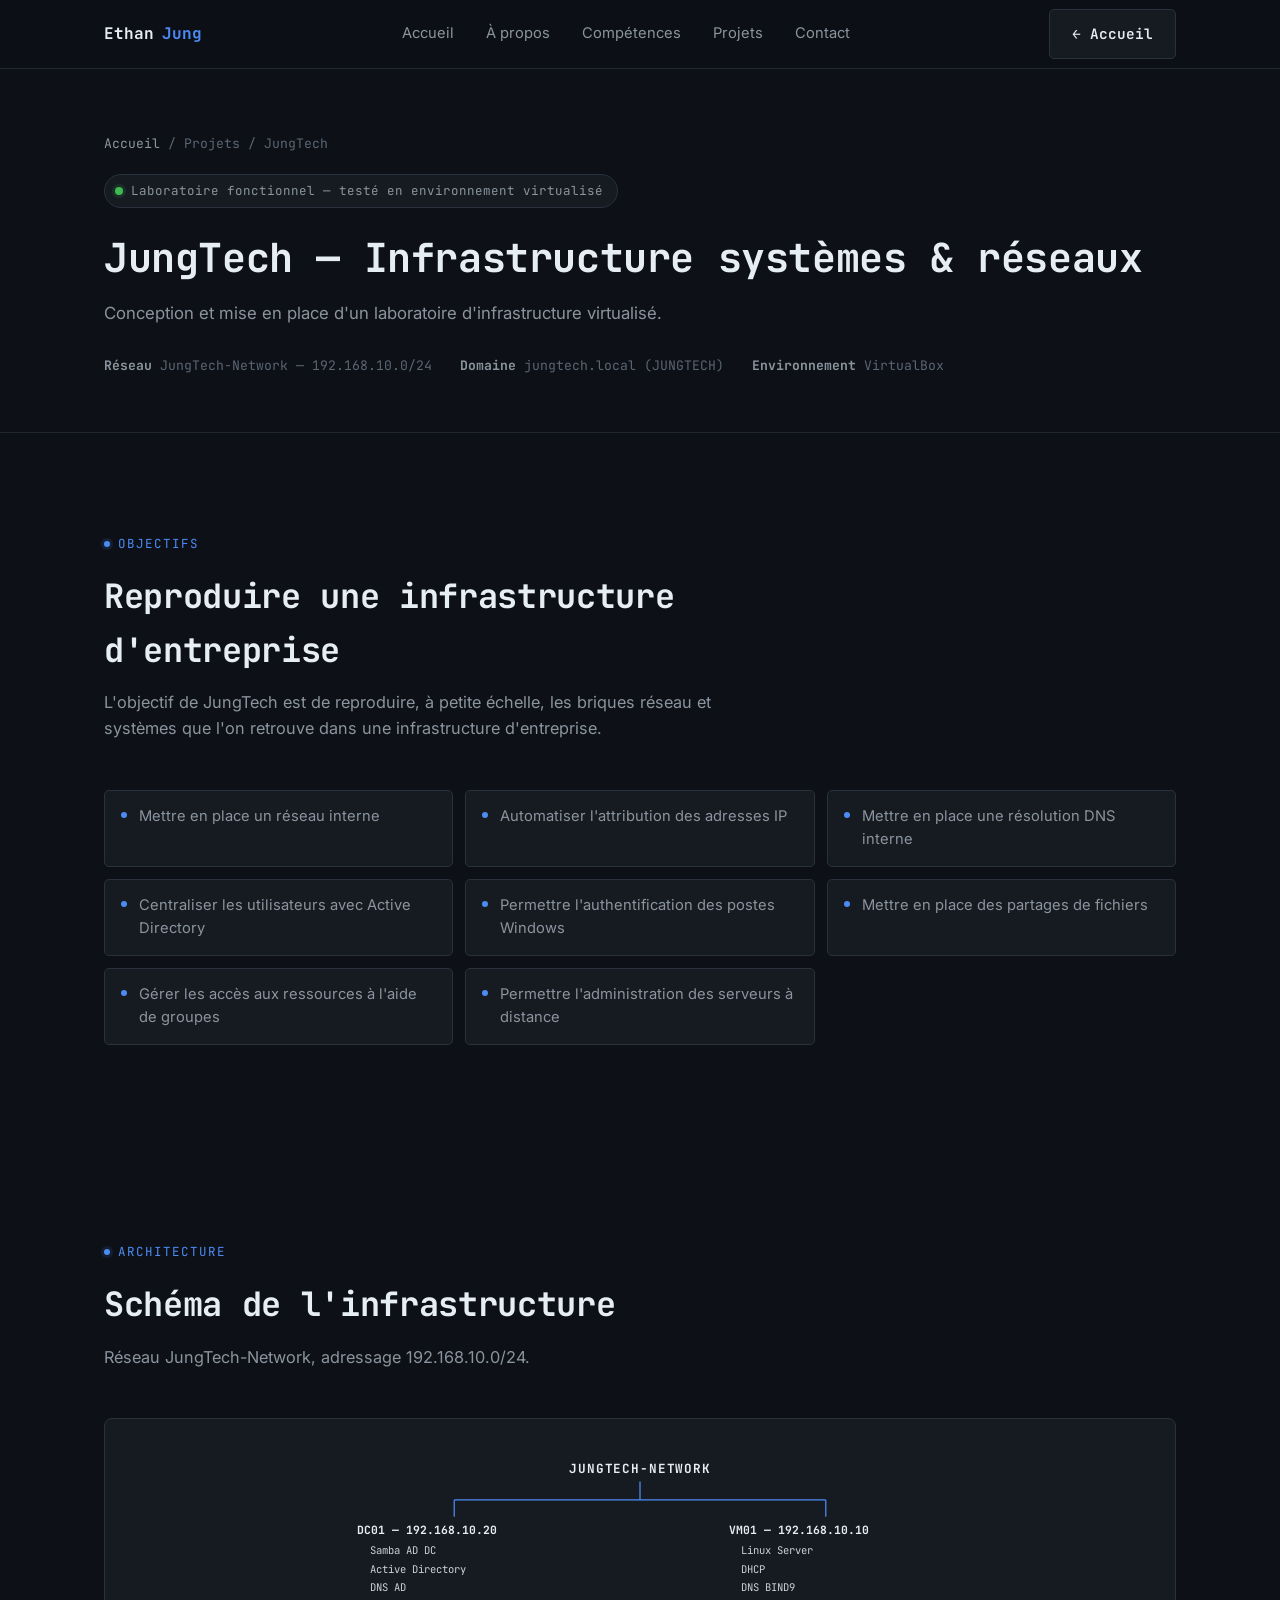
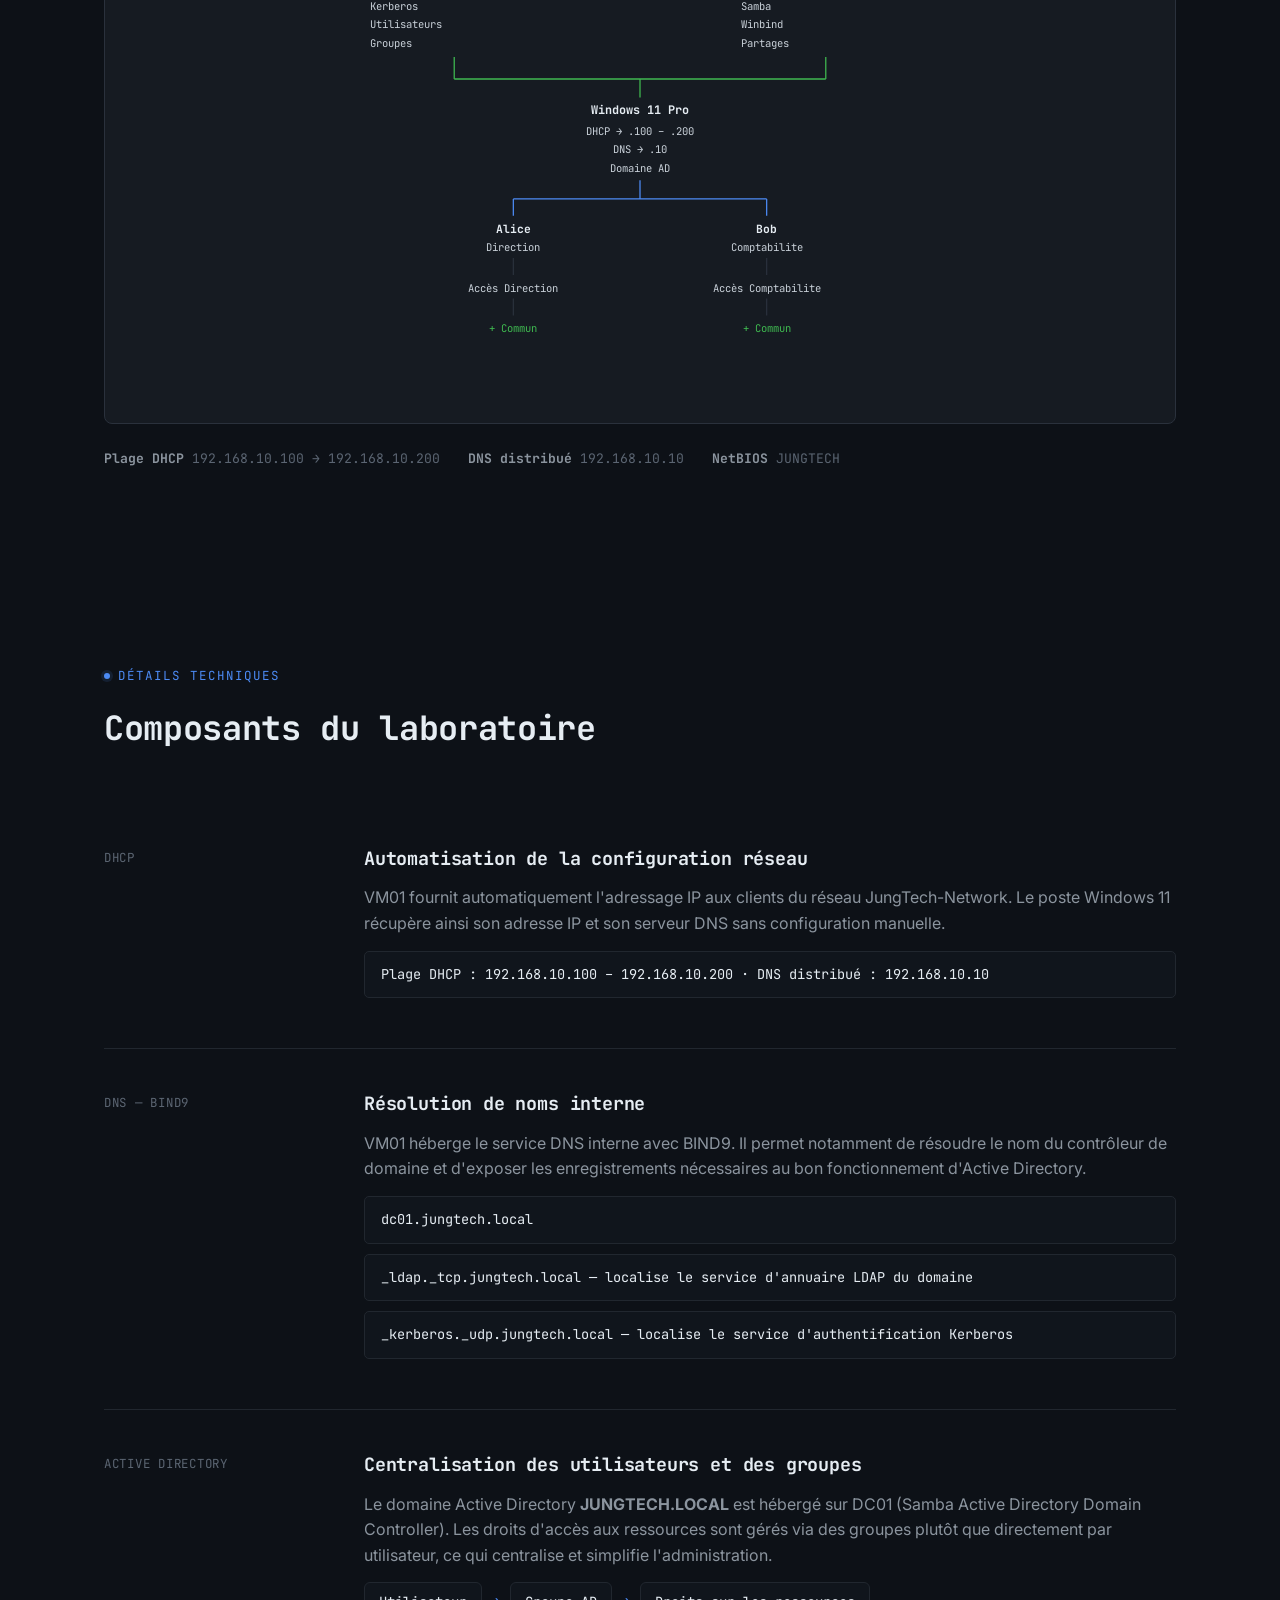
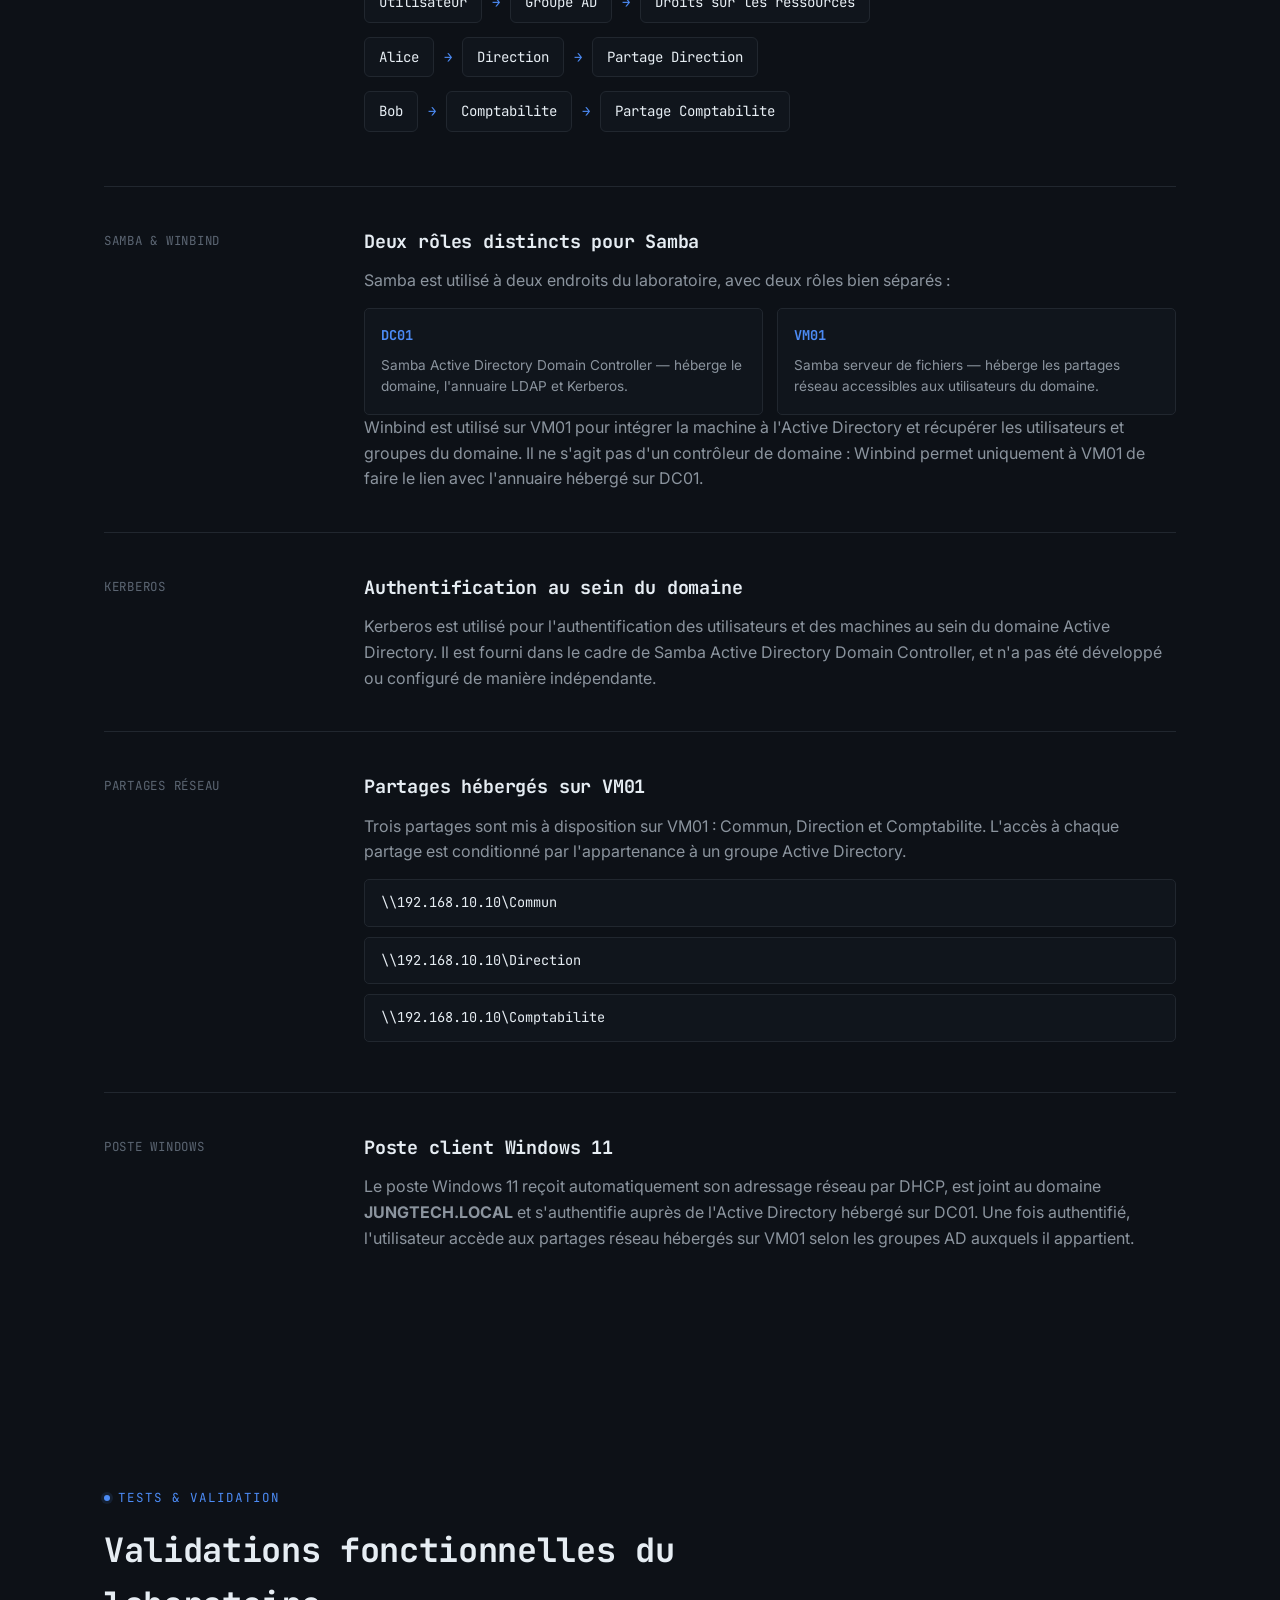
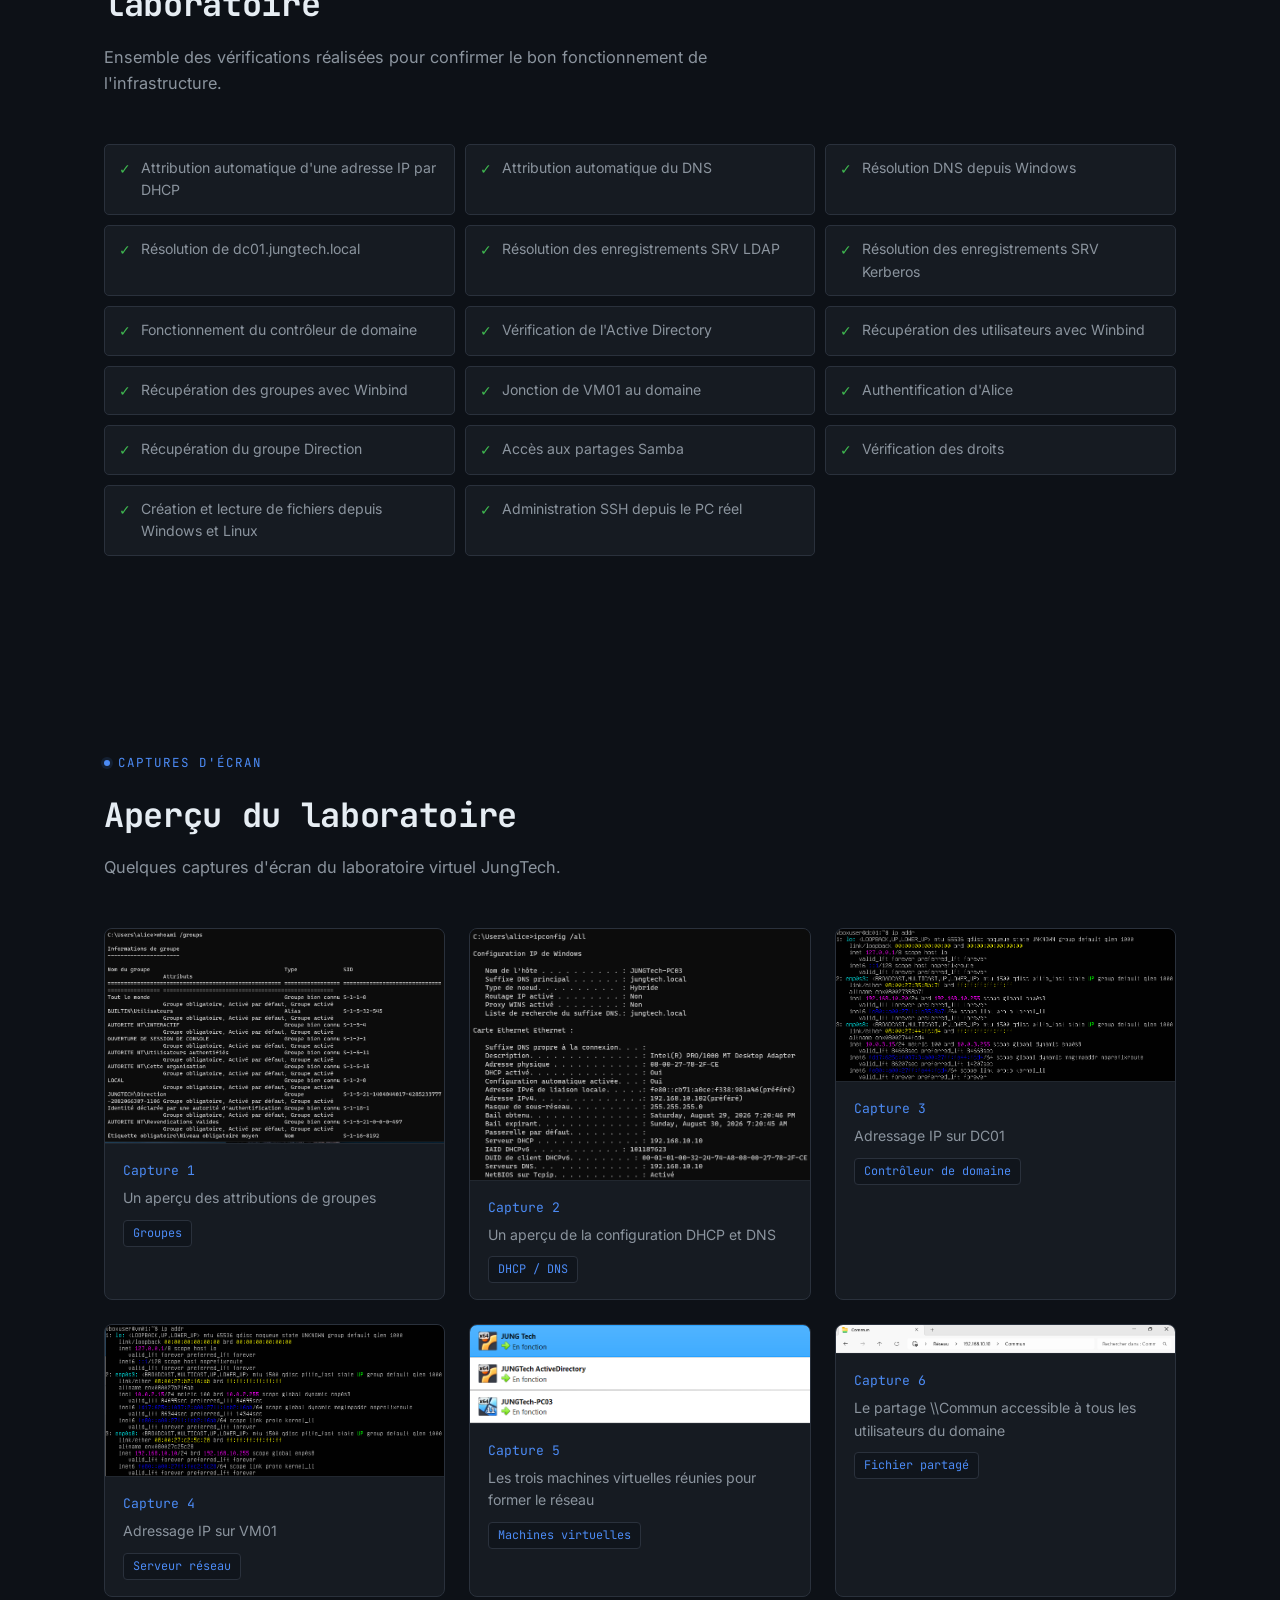
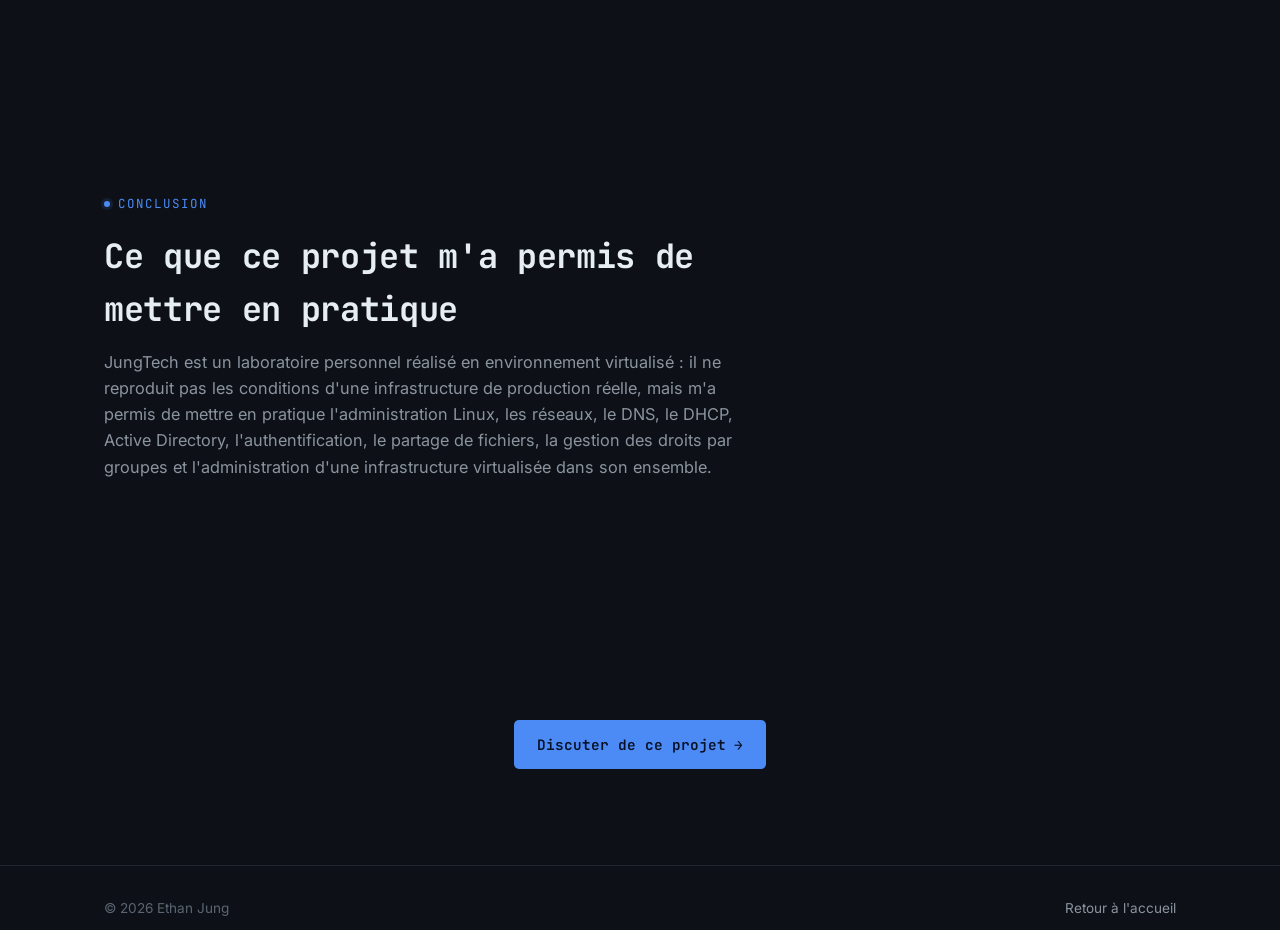
==== Infra-Reseau.html @ 81f97634 "Add files via upload" ====
<!DOCTYPE html>
<html lang="fr">
<head>
<meta charset="UTF-8">
<meta name="viewport" content="width=device-width, initial-scale=1.0">
<title>JungTech — Infrastructure systèmes &amp; réseaux | Ethan Jung</title>
<meta name="description" content="Détail du projet JungTech : laboratoire virtualisé DHCP, DNS BIND9, Active Directory (Samba AD DC), Winbind, Kerberos et partages Samba.">
<link rel="preconnect" href="https://fonts.googleapis.com">
<link rel="preconnect" href="https://fonts.gstatic.com" crossorigin>
<link href="https://fonts.googleapis.com/css2?family=Inter:wght@400;500;600;700&family=JetBrains+Mono:wght@500;700&display=swap" rel="stylesheet">
<link rel="stylesheet" href="style.css">
</head>
<body>

<header class="site-header">
  <nav class="nav container" id="nav">
    <a href="index.html" class="logo">Ethan<span>Jung</span></a>
    <ul class="nav-links">
      <li><a href="index.html#accueil">Accueil</a></li>
      <li><a href="index.html#a-propos">À propos</a></li>
      <li><a href="index.html#competences">Compétences</a></li>
      <li><a href="index.html#projets">Projets</a></li>
      <li><a href="index.html#contact">Contact</a></li>
    </ul>
    <div class="nav-cta">
      <a href="index.html" class="btn btn-outline">← Accueil</a>
    </div>
    <button class="nav-toggle" id="navToggle" aria-label="Ouvrir le menu" aria-expanded="false">
      <span></span><span></span><span></span>
    </button>
  </nav>
</header>

<main>

  <!-- ============ HERO PROJET ============ -->
  <section class="page-hero">
    <div class="container">
      <div class="breadcrumb"><a href="index.html">Accueil</a> / Projets / JungTech</div>
      <div class="status-pill" style="margin-bottom:18px;">
        <span class="status-dot"></span> Laboratoire fonctionnel — testé en environnement virtualisé
      </div>
      <h1>JungTech — Infrastructure systèmes &amp; réseaux</h1>
      <p class="subtitle">Conception et mise en place d'un laboratoire d'infrastructure virtualisé.</p>
      <div class="info-strip">
        <span><strong>Réseau</strong> JungTech-Network — 192.168.10.0/24</span>
        <span><strong>Domaine</strong> jungtech.local (JUNGTECH)</span>
        <span><strong>Environnement</strong> VirtualBox</span>
      </div>
    </div>
  </section>

  <!-- ============ OBJECTIFS ============ -->
  <section>
    <div class="container">
      <div class="eyebrow">Objectifs</div>
      <div class="section-intro">
        <h2>Reproduire une infrastructure d'entreprise</h2>
        <p>
          L'objectif de JungTech est de reproduire, à petite échelle, les briques
          réseau et systèmes que l'on retrouve dans une infrastructure d'entreprise.
        </p>
      </div>
      <ul class="objectives-list">
        <li>Mettre en place un réseau interne</li>
        <li>Automatiser l'attribution des adresses IP</li>
        <li>Mettre en place une résolution DNS interne</li>
        <li>Centraliser les utilisateurs avec Active Directory</li>
        <li>Permettre l'authentification des postes Windows</li>
        <li>Mettre en place des partages de fichiers</li>
        <li>Gérer les accès aux ressources à l'aide de groupes</li>
        <li>Permettre l'administration des serveurs à distance</li>
      </ul>
    </div>
  </section>

  <!-- ============ ARCHITECTURE ============ -->
  <section>
    <div class="container">
      <div class="eyebrow">Architecture</div>
      <div class="section-intro">
        <h2>Schéma de l'infrastructure</h2>
        <p>Réseau JungTech-Network, adressage 192.168.10.0/24.</p>
      </div>

      <div class="diagram-wrap">
        <svg viewBox="0 0 900 640" xmlns="http://www.w3.org/2000/svg" role="img"
             aria-label="Arbre : JUNGTECH-NETWORK relie DC01 (Samba AD DC, Active Directory, DNS AD, Kerberos, utilisateurs, groupes) et VM01 (Linux Server, DHCP, DNS BIND9, Samba, Winbind, partages) ; les deux mènent au poste Windows 11 Pro (DHCP .100-.200, DNS .10, domaine AD) ; qui se sépare vers Alice (groupe Direction, accès Direction, partage Commun) et Bob (groupe Comptabilite, accès Comptabilite, partage Commun).">

          <!-- Racine -->
          <text x="450" y="26" fill="#e6edf3" font-family="JetBrains Mono, monospace" font-size="15" font-weight="700" text-anchor="middle" letter-spacing="1">JUNGTECH-NETWORK</text>
          <line x1="450" y1="36" x2="450" y2="58" stroke="#4c8bf5" stroke-width="1.5"/>
          <line x1="230" y1="58" x2="670" y2="58" stroke="#4c8bf5" stroke-width="1.5"/>
          <line x1="230" y1="58" x2="230" y2="78" stroke="#4c8bf5" stroke-width="1.5"/>
          <line x1="670" y1="58" x2="670" y2="78" stroke="#4c8bf5" stroke-width="1.5"/>

          <!-- DC01 -->
          <text x="115" y="98" fill="#e6edf3" font-family="JetBrains Mono, monospace" font-size="13.5" font-weight="700">DC01 — 192.168.10.20</text>
          <text x="130" y="122" fill="#c9d1d9" font-family="JetBrains Mono, monospace" font-size="12.5">Samba AD DC</text>
          <text x="130" y="144" fill="#c9d1d9" font-family="JetBrains Mono, monospace" font-size="12.5">Active Directory</text>
          <text x="130" y="166" fill="#c9d1d9" font-family="JetBrains Mono, monospace" font-size="12.5">DNS AD</text>
          <text x="130" y="188" fill="#c9d1d9" font-family="JetBrains Mono, monospace" font-size="12.5">Kerberos</text>
          <text x="130" y="210" fill="#c9d1d9" font-family="JetBrains Mono, monospace" font-size="12.5">Utilisateurs</text>
          <text x="130" y="232" fill="#c9d1d9" font-family="JetBrains Mono, monospace" font-size="12.5">Groupes</text>

          <!-- VM01 -->
          <text x="555" y="98" fill="#e6edf3" font-family="JetBrains Mono, monospace" font-size="13.5" font-weight="700">VM01 — 192.168.10.10</text>
          <text x="570" y="122" fill="#c9d1d9" font-family="JetBrains Mono, monospace" font-size="12.5">Linux Server</text>
          <text x="570" y="144" fill="#c9d1d9" font-family="JetBrains Mono, monospace" font-size="12.5">DHCP</text>
          <text x="570" y="166" fill="#c9d1d9" font-family="JetBrains Mono, monospace" font-size="12.5">DNS BIND9</text>
          <text x="570" y="188" fill="#c9d1d9" font-family="JetBrains Mono, monospace" font-size="12.5">Samba</text>
          <text x="570" y="210" fill="#c9d1d9" font-family="JetBrains Mono, monospace" font-size="12.5">Winbind</text>
          <text x="570" y="232" fill="#c9d1d9" font-family="JetBrains Mono, monospace" font-size="12.5">Partages</text>

          <!-- Fusion vers le poste client -->
          <line x1="230" y1="244" x2="230" y2="270" stroke="#3fb950" stroke-width="1.5"/>
          <line x1="670" y1="244" x2="670" y2="270" stroke="#3fb950" stroke-width="1.5"/>
          <line x1="230" y1="270" x2="670" y2="270" stroke="#3fb950" stroke-width="1.5"/>
          <line x1="450" y1="270" x2="450" y2="292" stroke="#3fb950" stroke-width="1.5"/>

          <!-- Windows 11 Pro -->
          <text x="450" y="312" fill="#e6edf3" font-family="JetBrains Mono, monospace" font-size="14" font-weight="700" text-anchor="middle">Windows 11 Pro</text>
          <text x="450" y="336" fill="#c9d1d9" font-family="JetBrains Mono, monospace" font-size="12.5" text-anchor="middle">DHCP → .100 – .200</text>
          <text x="450" y="358" fill="#c9d1d9" font-family="JetBrains Mono, monospace" font-size="12.5" text-anchor="middle">DNS → .10</text>
          <text x="450" y="380" fill="#c9d1d9" font-family="JetBrains Mono, monospace" font-size="12.5" text-anchor="middle">Domaine AD</text>

          <!-- Branche vers Alice / Bob -->
          <line x1="450" y1="390" x2="450" y2="412" stroke="#4c8bf5" stroke-width="1.5"/>
          <line x1="300" y1="412" x2="600" y2="412" stroke="#4c8bf5" stroke-width="1.5"/>
          <line x1="300" y1="412" x2="300" y2="432" stroke="#4c8bf5" stroke-width="1.5"/>
          <line x1="600" y1="412" x2="600" y2="432" stroke="#4c8bf5" stroke-width="1.5"/>

          <!-- Alice -->
          <text x="300" y="452" fill="#e6edf3" font-family="JetBrains Mono, monospace" font-size="13.5" font-weight="700" text-anchor="middle">Alice</text>
          <text x="300" y="474" fill="#c9d1d9" font-family="JetBrains Mono, monospace" font-size="12.5" text-anchor="middle">Direction</text>
          <line x1="300" y1="482" x2="300" y2="502" stroke="#2a313c" stroke-width="1.5"/>
          <text x="300" y="522" fill="#c9d1d9" font-family="JetBrains Mono, monospace" font-size="12.5" text-anchor="middle">Accès Direction</text>
          <line x1="300" y1="530" x2="300" y2="550" stroke="#2a313c" stroke-width="1.5"/>
          <text x="300" y="570" fill="#3fb950" font-family="JetBrains Mono, monospace" font-size="12.5" text-anchor="middle">+ Commun</text>

          <!-- Bob -->
          <text x="600" y="452" fill="#e6edf3" font-family="JetBrains Mono, monospace" font-size="13.5" font-weight="700" text-anchor="middle">Bob</text>
          <text x="600" y="474" fill="#c9d1d9" font-family="JetBrains Mono, monospace" font-size="12.5" text-anchor="middle">Comptabilite</text>
          <line x1="600" y1="482" x2="600" y2="502" stroke="#2a313c" stroke-width="1.5"/>
          <text x="600" y="522" fill="#c9d1d9" font-family="JetBrains Mono, monospace" font-size="12.5" text-anchor="middle">Accès Comptabilite</text>
          <line x1="600" y1="530" x2="600" y2="550" stroke="#2a313c" stroke-width="1.5"/>
          <text x="600" y="570" fill="#3fb950" font-family="JetBrains Mono, monospace" font-size="12.5" text-anchor="middle">+ Commun</text>
        </svg>
      </div>

      <div class="info-strip" style="margin-top:24px;">
        <span><strong>Plage DHCP</strong> 192.168.10.100 → 192.168.10.200</span>
        <span><strong>DNS distribué</strong> 192.168.10.10</span>
        <span><strong>NetBIOS</strong> JUNGTECH</span>
      </div>
    </div>
  </section>

  <!-- ============ DÉTAILS TECHNIQUES ============ -->
  <section>
    <div class="container">
      <div class="eyebrow">Détails techniques</div>
      <div class="section-intro">
        <h2>Composants du laboratoire</h2>
      </div>

      <div class="detail-block">
        <div class="detail-label">DHCP</div>
        <div class="detail-content">
          <h3>Automatisation de la configuration réseau</h3>
          <p>
            VM01 fournit automatiquement l'adressage IP aux clients du réseau JungTech-Network.
            Le poste Windows 11 récupère ainsi son adresse IP et son serveur DNS sans configuration manuelle.
          </p>
          <div class="code-line">Plage DHCP : 192.168.10.100 – 192.168.10.200 · DNS distribué : 192.168.10.10</div>
        </div>
      </div>

      <div class="detail-block">
        <div class="detail-label">DNS — BIND9</div>
        <div class="detail-content">
          <h3>Résolution de noms interne</h3>
          <p>
            VM01 héberge le service DNS interne avec BIND9. Il permet notamment de résoudre
            le nom du contrôleur de domaine et d'exposer les enregistrements nécessaires
            au bon fonctionnement d'Active Directory.
          </p>
          <div class="code-line">dc01.jungtech.local</div>
          <div class="code-line">_ldap._tcp.jungtech.local — localise le service d'annuaire LDAP du domaine</div>
          <div class="code-line">_kerberos._udp.jungtech.local — localise le service d'authentification Kerberos</div>
        </div>
      </div>

      <div class="detail-block">
        <div class="detail-label">Active Directory</div>
        <div class="detail-content">
          <h3>Centralisation des utilisateurs et des groupes</h3>
          <p>
            Le domaine Active Directory <strong>JUNGTECH.LOCAL</strong> est hébergé sur DC01
            (Samba Active Directory Domain Controller). Les droits d'accès aux ressources
            sont gérés via des groupes plutôt que directement par utilisateur, ce qui centralise
            et simplifie l'administration.
          </p>
          <div class="flow-chain">
            <span class="node">Utilisateur</span>
            <span class="arrow">→</span>
            <span class="node">Groupe AD</span>
            <span class="arrow">→</span>
            <span class="node">Droits sur les ressources</span>
          </div>
          <div class="flow-chain">
            <span class="node">Alice</span>
            <span class="arrow">→</span>
            <span class="node">Direction</span>
            <span class="arrow">→</span>
            <span class="node">Partage Direction</span>
          </div>
          <div class="flow-chain">
            <span class="node">Bob</span>
            <span class="arrow">→</span>
            <span class="node">Comptabilite</span>
            <span class="arrow">→</span>
            <span class="node">Partage Comptabilite</span>
          </div>
        </div>
      </div>

      <div class="detail-block">
        <div class="detail-label">Samba &amp; Winbind</div>
        <div class="detail-content">
          <h3>Deux rôles distincts pour Samba</h3>
          <p>Samba est utilisé à deux endroits du laboratoire, avec deux rôles bien séparés :</p>
          <div class="role-split">
            <div class="role-card">
              <h4>DC01</h4>
              <p>Samba Active Directory Domain Controller — héberge le domaine, l'annuaire LDAP et Kerberos.</p>
            </div>
            <div class="role-card">
              <h4>VM01</h4>
              <p>Samba serveur de fichiers — héberge les partages réseau accessibles aux utilisateurs du domaine.</p>
            </div>
          </div>
          <p>
            Winbind est utilisé sur VM01 pour intégrer la machine à l'Active Directory
            et récupérer les utilisateurs et groupes du domaine. Il ne s'agit pas d'un
            contrôleur de domaine : Winbind permet uniquement à VM01 de faire le lien
            avec l'annuaire hébergé sur DC01.
          </p>
        </div>
      </div>

      <div class="detail-block">
        <div class="detail-label">Kerberos</div>
        <div class="detail-content">
          <h3>Authentification au sein du domaine</h3>
          <p>
            Kerberos est utilisé pour l'authentification des utilisateurs et des machines
            au sein du domaine Active Directory. Il est fourni dans le cadre de Samba
            Active Directory Domain Controller, et n'a pas été développé ou configuré
            de manière indépendante.
          </p>
        </div>
      </div>

      <div class="detail-block">
        <div class="detail-label">Partages réseau</div>
        <div class="detail-content">
          <h3>Partages hébergés sur VM01</h3>
          <p>Trois partages sont mis à disposition sur VM01 : Commun, Direction et Comptabilite.
             L'accès à chaque partage est conditionné par l'appartenance à un groupe Active Directory.</p>
          <div class="code-line">\\192.168.10.10\Commun</div>
          <div class="code-line">\\192.168.10.10\Direction</div>
          <div class="code-line">\\192.168.10.10\Comptabilite</div>
        </div>
      </div>

      <div class="detail-block">
        <div class="detail-label">Poste Windows</div>
        <div class="detail-content">
          <h3>Poste client Windows 11</h3>
          <p>
            Le poste Windows 11 reçoit automatiquement son adressage réseau par DHCP,
            est joint au domaine <strong>JUNGTECH.LOCAL</strong> et s'authentifie auprès
            de l'Active Directory hébergé sur DC01. Une fois authentifié, l'utilisateur
            accède aux partages réseau hébergés sur VM01 selon les groupes AD auxquels il appartient.
          </p>
        </div>
      </div>
    </div>
  </section>

  <!-- ============ TESTS & VALIDATION ============ -->
  <section>
    <div class="container">
      <div class="eyebrow">Tests &amp; validation</div>
      <div class="section-intro">
        <h2>Validations fonctionnelles du laboratoire</h2>
        <p>Ensemble des vérifications réalisées pour confirmer le bon fonctionnement de l'infrastructure.</p>
      </div>

      <div class="tests-grid">
        <div class="test-item"><span class="check">✓</span> Attribution automatique d'une adresse IP par DHCP</div>
        <div class="test-item"><span class="check">✓</span> Attribution automatique du DNS</div>
        <div class="test-item"><span class="check">✓</span> Résolution DNS depuis Windows</div>
        <div class="test-item"><span class="check">✓</span> Résolution de dc01.jungtech.local</div>
        <div class="test-item"><span class="check">✓</span> Résolution des enregistrements SRV LDAP</div>
        <div class="test-item"><span class="check">✓</span> Résolution des enregistrements SRV Kerberos</div>
        <div class="test-item"><span class="check">✓</span> Fonctionnement du contrôleur de domaine</div>
        <div class="test-item"><span class="check">✓</span> Vérification de l'Active Directory</div>
        <div class="test-item"><span class="check">✓</span> Récupération des utilisateurs avec Winbind</div>
        <div class="test-item"><span class="check">✓</span> Récupération des groupes avec Winbind</div>
        <div class="test-item"><span class="check">✓</span> Jonction de VM01 au domaine</div>
        <div class="test-item"><span class="check">✓</span> Authentification d'Alice</div>
        <div class="test-item"><span class="check">✓</span> Récupération du groupe Direction</div>
        <div class="test-item"><span class="check">✓</span> Accès aux partages Samba</div>
        <div class="test-item"><span class="check">✓</span> Vérification des droits</div>
        <div class="test-item"><span class="check">✓</span> Création et lecture de fichiers depuis Windows et Linux</div>
        <div class="test-item"><span class="check">✓</span> Administration SSH depuis le PC réel</div>
      </div>
    </div>
  </section>

  <!-- ============ CAPTURES D'ÉCRAN ============ -->
  <section>
    <div class="container">
      <div class="eyebrow">Captures d'écran</div>
      <div class="section-intro">
        <h2>Aperçu du laboratoire</h2>
        <p>Quelques captures d'écran du laboratoire virtuel JungTech.</p>
      </div>

      <div class="gallery-grid">
        <div class="gallery-item">
          <figure>
            <img src="1.png" alt="Attribution des groupes Active Directory dans le laboratoire JungTech">
            <figcaption>
              <div class="cap-title">Capture 1</div>
              <div class="cap-desc">Un aperçu des attributions de groupes</div>
              <span class="cap-tag">Groupes</span>
            </figcaption>
          </figure>
        </div>
        <div class="gallery-item">
          <figure>
            <img src="2.png" alt="Configuration DHCP et DNS sur VM01 dans le laboratoire JungTech">
            <figcaption>
              <div class="cap-title">Capture 2</div>
              <div class="cap-desc">Un aperçu de la configuration DHCP et DNS</div>
              <span class="cap-tag">DHCP / DNS</span>
            </figcaption>
          </figure>
        </div>
        <div class="gallery-item">
          <figure>
            <img src="3.png" alt="Adressage IP du contrôleur de domaine DC01 dans le laboratoire JungTech">
            <figcaption>
              <div class="cap-title">Capture 3</div>
              <div class="cap-desc">Adressage IP sur DC01</div>
              <span class="cap-tag">Contrôleur de domaine</span>
            </figcaption>
          </figure>
        </div>
        <div class="gallery-item">
          <figure>
            <img src="4.png" alt="Adressage IP du serveur réseau VM01 dans le laboratoire JungTech">
            <figcaption>
              <div class="cap-title">Capture 4</div>
              <div class="cap-desc">Adressage IP sur VM01</div>
              <span class="cap-tag">Serveur réseau</span>
            </figcaption>
          </figure>
        </div>
        <div class="gallery-item">
          <figure>
            <img src="5.png" alt="Les trois machines virtuelles du laboratoire JungTech en cours d'exécution">
            <figcaption>
              <div class="cap-title">Capture 5</div>
              <div class="cap-desc">Les trois machines virtuelles réunies pour former le réseau</div>
              <span class="cap-tag">Machines virtuelles</span>
            </figcaption>
          </figure>
        </div>
        <div class="gallery-item">
          <figure>
            <img src="6.png" alt="Accès au partage réseau Commun depuis un poste du domaine JungTech">
            <figcaption>
              <div class="cap-title">Capture 6</div>
              <div class="cap-desc">Le partage \\Commun accessible à tous les utilisateurs du domaine</div>
              <span class="cap-tag">Fichier partagé</span>
            </figcaption>
          </figure>
        </div>
      </div>
    </div>
  </section>

  <!-- ============ CONCLUSION ============ -->
  <section>
    <div class="container">
      <div class="eyebrow">Conclusion</div>
      <div class="section-intro">
        <h2>Ce que ce projet m'a permis de mettre en pratique</h2>
        <p>
          JungTech est un laboratoire personnel réalisé en environnement virtualisé : il ne
          reproduit pas les conditions d'une infrastructure de production réelle, mais m'a permis
          de mettre en pratique l'administration Linux, les réseaux, le DNS, le DHCP,
          Active Directory, l'authentification, le partage de fichiers, la gestion des droits
          par groupes et l'administration d'une infrastructure virtualisée dans son ensemble.
        </p>
      </div>
    </div>
  </section>

  <!-- ============ CTA RETOUR ============ -->
  <section>
    <div class="container" style="text-align:center;">
      <a href="index.html#contact" class="btn btn-primary">Discuter de ce projet <span class="btn-arrow">→</span></a>
    </div>
  </section>

</main>

<footer class="site-footer">
  <div class="container footer-row">
    <span>© <span id="year"></span> Ethan Jung</span>
    <span><a href="index.html">Retour à l'accueil</a></span>
  </div>
</footer>

<script src="script.js"></script>
</body>
</html>
---- style.css ----
/* =========================================================
   JungTech Portfolio — Ethan Jung
   Design : esthétique "monitoring systèmes/réseaux" sobre
   ========================================================= */

:root {
  /* Couleurs */
  --bg: #0d1117;
  --bg-alt: #10151c;
  --surface: #161b22;
  --surface-elevated: #1c222b;
  --border: #2a313c;
  --border-soft: #21272f;
  --text: #e6edf3;
  --text-muted: #8b949e;
  --text-faint: #5b6572;
  --accent: #4c8bf5;
  --accent-soft: rgba(76, 139, 245, 0.12);
  --status-ok: #3fb950;
  --status-ok-soft: rgba(63, 185, 80, 0.12);
  --warn: #d29922;

  /* Typographie */
  --font-display: 'JetBrains Mono', 'IBM Plex Mono', ui-monospace, monospace;
  --font-body: 'Inter', -apple-system, BlinkMacSystemFont, 'Segoe UI', sans-serif;

  /* Layout */
  --max-width: 1120px;
  --radius: 8px;
  --radius-sm: 5px;
}

* {
  margin: 0;
  padding: 0;
  box-sizing: border-box;
}

html {
  scroll-behavior: smooth;
}

@media (prefers-reduced-motion: reduce) {
  html {
    scroll-behavior: auto;
  }
  * {
    animation-duration: 0.001ms !important;
    animation-iteration-count: 1 !important;
    transition-duration: 0.001ms !important;
    scroll-behavior: auto !important;
  }
}

body {
  background:
    radial-gradient(ellipse 900px 500px at 15% -10%, rgba(76, 139, 245, 0.08), transparent),
    var(--bg);
  color: var(--text);
  font-family: var(--font-body);
  font-size: 16px;
  line-height: 1.6;
  -webkit-font-smoothing: antialiased;
}

a {
  color: inherit;
  text-decoration: none;
}

img {
  max-width: 100%;
  display: block;
}

ul {
  list-style: none;
}

section {
  padding: 96px 0;
}

.container {
  max-width: var(--max-width);
  margin: 0 auto;
  padding: 0 24px;
}

.eyebrow {
  display: inline-flex;
  align-items: center;
  gap: 8px;
  font-family: var(--font-display);
  font-size: 12.5px;
  letter-spacing: 0.08em;
  text-transform: uppercase;
  color: var(--accent);
  margin-bottom: 16px;
}

.eyebrow::before {
  content: '';
  width: 6px;
  height: 6px;
  border-radius: 50%;
  background: var(--accent);
  box-shadow: 0 0 0 3px var(--accent-soft);
}

h1, h2, h3, h4 {
  font-family: var(--font-display);
  font-weight: 700;
  letter-spacing: -0.01em;
  color: var(--text);
}

h2 {
  font-size: clamp(1.6rem, 3vw, 2.1rem);
  margin-bottom: 12px;
}

.section-intro {
  max-width: 640px;
  margin-bottom: 48px;
}

.section-intro p {
  color: var(--text-muted);
  font-size: 1.02rem;
}

/* -------------------- Status pill (élément signature) -------------------- */

.status-pill {
  display: inline-flex;
  align-items: center;
  gap: 8px;
  padding: 6px 14px 6px 10px;
  border: 1px solid var(--border);
  border-radius: 999px;
  background: var(--surface);
  font-family: var(--font-display);
  font-size: 12.5px;
  color: var(--text-muted);
}

.status-dot {
  width: 8px;
  height: 8px;
  border-radius: 50%;
  background: var(--status-ok);
  box-shadow: 0 0 0 3px var(--status-ok-soft);
  animation: pulse 2.4s ease-in-out infinite;
  flex-shrink: 0;
}

@keyframes pulse {
  0%, 100% { opacity: 1; }
  50% { opacity: 0.45; }
}

/* -------------------- Header / Nav -------------------- */

.site-header {
  position: sticky;
  top: 0;
  z-index: 100;
  background: rgba(13, 17, 23, 0.85);
  backdrop-filter: blur(10px);
  border-bottom: 1px solid var(--border-soft);
}

.nav {
  display: flex;
  align-items: center;
  justify-content: space-between;
  height: 68px;
}

.logo {
  font-family: var(--font-display);
  font-weight: 700;
  font-size: 1rem;
  color: var(--text);
  display: flex;
  align-items: baseline;
  gap: 8px;
}

.logo span {
  color: var(--accent);
}

.nav-links {
  display: flex;
  gap: 32px;
  font-size: 0.92rem;
  color: var(--text-muted);
}

.nav-links a {
  transition: color 0.15s ease;
  position: relative;
}

.nav-links a:hover,
.nav-links a:focus-visible {
  color: var(--text);
}

.nav-cta {
  display: inline-flex;
  align-items: center;
  gap: 8px;
}

.nav-toggle {
  display: none;
  flex-direction: column;
  gap: 5px;
  background: none;
  border: none;
  cursor: pointer;
  padding: 8px;
}

.nav-toggle span {
  width: 22px;
  height: 2px;
  background: var(--text);
  border-radius: 2px;
}

/* -------------------- Buttons -------------------- */

.btn {
  display: inline-flex;
  align-items: center;
  gap: 8px;
  padding: 12px 22px;
  border-radius: var(--radius-sm);
  font-family: var(--font-display);
  font-size: 0.9rem;
  font-weight: 600;
  border: 1px solid transparent;
  cursor: pointer;
  transition: transform 0.15s ease, border-color 0.15s ease, background 0.15s ease;
}

.btn:hover {
  transform: translateY(-1px);
}

.btn-primary {
  background: var(--accent);
  color: #061024;
}

.btn-primary:hover {
  background: #5f99f7;
}

.btn-outline {
  border-color: var(--border);
  color: var(--text);
  background: var(--surface);
}

.btn-outline:hover {
  border-color: var(--accent);
  color: var(--accent);
}

.btn-arrow {
  transition: transform 0.15s ease;
}

.btn:hover .btn-arrow {
  transform: translateX(3px);
}

/* -------------------- Hero -------------------- */

.hero {
  padding: 120px 0 96px;
  border-bottom: 1px solid var(--border-soft);
}

.hero-grid {
  display: grid;
  grid-template-columns: 1.1fr 0.9fr;
  gap: 56px;
  align-items: center;
}

.hero h1 {
  font-size: clamp(2.1rem, 5vw, 3.1rem);
  line-height: 1.15;
  margin-bottom: 20px;
}

.hero h1 .accent {
  color: var(--accent);
}

.hero-lead {
  color: var(--text-muted);
  font-size: 1.08rem;
  max-width: 520px;
  margin-bottom: 32px;
}

.hero-actions {
  display: flex;
  gap: 14px;
  flex-wrap: wrap;
  margin-bottom: 36px;
}

.hero-meta {
  display: flex;
  gap: 28px;
  flex-wrap: wrap;
  font-family: var(--font-display);
  font-size: 0.82rem;
  color: var(--text-faint);
}

.hero-meta strong {
  color: var(--text-muted);
  font-weight: 600;
}

/* Terminal/monitor card in hero */
.hero-panel {
  background: var(--surface);
  border: 1px solid var(--border);
  border-radius: var(--radius);
  overflow: hidden;
  box-shadow: 0 20px 60px -20px rgba(0, 0, 0, 0.6);
}

.hero-panel-bar {
  display: flex;
  align-items: center;
  gap: 8px;
  padding: 12px 16px;
  border-bottom: 1px solid var(--border-soft);
  background: var(--surface-elevated);
}

.hero-panel-bar .dot {
  width: 9px;
  height: 9px;
  border-radius: 50%;
  background: var(--border);
}

.hero-panel-bar span.label {
  margin-left: auto;
  font-family: var(--font-display);
  font-size: 11px;
  color: var(--text-faint);
}

.hero-panel-body {
  padding: 20px;
  font-family: var(--font-display);
  font-size: 13.5px;
  line-height: 1.9;
}

.hero-panel-row {
  display: flex;
  justify-content: space-between;
  padding: 7px 0;
  border-bottom: 1px dashed var(--border-soft);
  color: var(--text-muted);
}

.hero-panel-row:last-child {
  border-bottom: none;
}

.hero-panel-row .val {
  color: var(--text);
}

.hero-panel-row .ok {
  color: var(--status-ok);
}

/* -------------------- Cards grid (compétences) -------------------- */

.skills-grid {
  display: grid;
  grid-template-columns: repeat(auto-fit, minmax(240px, 1fr));
  gap: 18px;
}

.skill-card {
  background: var(--surface);
  border: 1px solid var(--border);
  border-radius: var(--radius);
  padding: 24px;
  transition: border-color 0.2s ease, transform 0.2s ease;
}

.skill-card:hover {
  border-color: var(--accent);
  transform: translateY(-2px);
}

.skill-card h3 {
  font-size: 0.95rem;
  margin-bottom: 6px;
  display: flex;
  align-items: center;
  gap: 8px;
}

.skill-card .cat-desc {
  color: var(--text-faint);
  font-size: 0.85rem;
  margin-bottom: 16px;
}

.skill-tags {
  display: flex;
  flex-wrap: wrap;
  gap: 8px;
}

.skill-tag {
  font-family: var(--font-display);
  font-size: 0.78rem;
  color: var(--text-muted);
  background: var(--bg-alt);
  border: 1px solid var(--border-soft);
  border-radius: 5px;
  padding: 5px 10px;
}

/* -------------------- Project card -------------------- */

.project-card {
  display: grid;
  grid-template-columns: 1fr 1fr;
  gap: 0;
  background: var(--surface);
  border: 1px solid var(--border);
  border-radius: var(--radius);
  overflow: hidden;
}

.project-card-content {
  padding: 40px;
  display: flex;
  flex-direction: column;
  justify-content: center;
}

.project-card-content h3 {
  font-size: 1.4rem;
  margin-bottom: 10px;
}

.project-card-content .subtitle {
  color: var(--accent);
  font-size: 0.9rem;
  font-family: var(--font-display);
  margin-bottom: 18px;
}

.project-card-content p {
  color: var(--text-muted);
  margin-bottom: 24px;
}

.project-tags {
  display: flex;
  flex-wrap: wrap;
  gap: 8px;
  margin-bottom: 28px;
}

.project-visual {
  background:
    linear-gradient(160deg, var(--surface-elevated), var(--bg-alt));
  display: flex;
  align-items: center;
  justify-content: center;
  padding: 32px;
  border-left: 1px solid var(--border);
  min-height: 280px;
}

/* -------------------- Contact -------------------- */

.contact-grid {
  display: grid;
  grid-template-columns: repeat(auto-fit, minmax(220px, 1fr));
  gap: 18px;
}

.contact-card {
  background: var(--surface);
  border: 1px solid var(--border);
  border-radius: var(--radius);
  padding: 26px;
  transition: border-color 0.2s ease;
}

.contact-card:hover {
  border-color: var(--accent);
}

.contact-card .label {
  font-family: var(--font-display);
  font-size: 11.5px;
  text-transform: uppercase;
  letter-spacing: 0.06em;
  color: var(--text-faint);
  margin-bottom: 10px;
}

.contact-card .value {
  font-size: 1rem;
  color: var(--text);
  word-break: break-word;
}

/* -------------------- Footer -------------------- */

.site-footer {
  border-top: 1px solid var(--border-soft);
  padding: 32px 0;
}

.footer-row {
  display: flex;
  justify-content: space-between;
  align-items: center;
  flex-wrap: wrap;
  gap: 12px;
  font-size: 0.85rem;
  color: var(--text-faint);
}

.footer-row a {
  color: var(--text-muted);
}

.footer-row a:hover {
  color: var(--accent);
}

/* -------------------- Reveal on scroll -------------------- */

.reveal {
  opacity: 0;
  transform: translateY(14px);
  transition: opacity 0.5s ease, transform 0.5s ease;
}

.reveal.is-visible {
  opacity: 1;
  transform: translateY(0);
}

/* =========================================================
   Page projet — Infra-Reseau.html
   ========================================================= */

.page-hero {
  padding: 64px 0 56px;
  border-bottom: 1px solid var(--border-soft);
}

.breadcrumb {
  font-family: var(--font-display);
  font-size: 0.82rem;
  color: var(--text-faint);
  margin-bottom: 20px;
}

.breadcrumb a {
  color: var(--text-muted);
}

.breadcrumb a:hover {
  color: var(--accent);
}

.page-hero h1 {
  font-size: clamp(1.8rem, 4vw, 2.5rem);
  margin-bottom: 10px;
}

.page-hero .subtitle {
  color: var(--text-muted);
  font-size: 1.05rem;
  max-width: 680px;
}

.info-strip {
  display: flex;
  flex-wrap: wrap;
  gap: 28px;
  margin-top: 28px;
  font-family: var(--font-display);
  font-size: 0.82rem;
  color: var(--text-faint);
}

.info-strip strong {
  color: var(--text-muted);
}

.objectives-list {
  display: grid;
  grid-template-columns: repeat(auto-fit, minmax(260px, 1fr));
  gap: 12px;
}

.objectives-list li {
  display: flex;
  gap: 12px;
  padding: 14px 16px;
  background: var(--surface);
  border: 1px solid var(--border);
  border-radius: var(--radius-sm);
  color: var(--text-muted);
  font-size: 0.92rem;
}

.objectives-list li::before {
  content: '';
  width: 6px;
  height: 6px;
  margin-top: 7px;
  border-radius: 50%;
  background: var(--accent);
  flex-shrink: 0;
}

/* Architecture diagram section */

.diagram-wrap {
  background: var(--surface);
  border: 1px solid var(--border);
  border-radius: var(--radius);
  padding: 32px;
  overflow-x: auto;
}

.diagram-wrap svg {
  display: block;
  margin: 0 auto;
  width: 100%;
  height: auto;
  min-width: 560px;
  max-width: 760px;
}

/* Two-column detail sections */

.detail-block {
  display: grid;
  grid-template-columns: 220px 1fr;
  gap: 40px;
  padding: 40px 0;
  border-bottom: 1px solid var(--border-soft);
}

.detail-block:last-child {
  border-bottom: none;
}

.detail-label {
  font-family: var(--font-display);
  font-size: 0.78rem;
  text-transform: uppercase;
  letter-spacing: 0.06em;
  color: var(--text-faint);
  padding-top: 4px;
}

.detail-content h3 {
  font-size: 1.15rem;
  margin-bottom: 12px;
}

.detail-content p {
  color: var(--text-muted);
  margin-bottom: 14px;
}

.detail-content p:last-child {
  margin-bottom: 0;
}

.code-line {
  font-family: var(--font-display);
  font-size: 0.85rem;
  background: var(--bg-alt);
  border: 1px solid var(--border-soft);
  border-radius: var(--radius-sm);
  padding: 12px 16px;
  color: var(--text);
  margin: 10px 0;
  overflow-x: auto;
}

.flow-chain {
  display: flex;
  align-items: center;
  gap: 10px;
  flex-wrap: wrap;
  font-family: var(--font-display);
  font-size: 0.88rem;
  margin: 14px 0;
}

.flow-chain .node {
  padding: 8px 14px;
  background: var(--bg-alt);
  border: 1px solid var(--border-soft);
  border-radius: 6px;
  color: var(--text);
}

.flow-chain .arrow {
  color: var(--accent);
}

.role-split {
  display: grid;
  grid-template-columns: repeat(auto-fit, minmax(220px, 1fr));
  gap: 14px;
  margin-top: 8px;
}

.role-split .role-card {
  background: var(--bg-alt);
  border: 1px solid var(--border-soft);
  border-radius: var(--radius-sm);
  padding: 16px;
}

.role-split .role-card h4 {
  font-size: 0.85rem;
  color: var(--accent);
  margin-bottom: 8px;
}

.role-split .role-card p {
  font-size: 0.85rem;
  margin: 0;
}

/* Tests checklist */

.tests-grid {
  display: grid;
  grid-template-columns: repeat(auto-fit, minmax(300px, 1fr));
  gap: 10px;
}

.test-item {
  display: flex;
  align-items: flex-start;
  gap: 10px;
  padding: 12px 14px;
  background: var(--surface);
  border: 1px solid var(--border);
  border-radius: var(--radius-sm);
  font-size: 0.88rem;
  color: var(--text-muted);
}

.test-item .check {
  color: var(--status-ok);
  font-family: var(--font-display);
  flex-shrink: 0;
  margin-top: 1px;
}

/* Screenshot gallery */

.gallery-grid {
  display: grid;
  grid-template-columns: repeat(auto-fit, minmax(300px, 1fr));
  gap: 24px;
}

.gallery-item {
  background: var(--surface);
  border: 1px solid var(--border);
  border-radius: var(--radius);
  overflow: hidden;
}

.gallery-item figure {
  margin: 0;
}

.gallery-item img {
  width: 100%;
  height: auto;
  border-bottom: 1px solid var(--border-soft);
}

.gallery-item figcaption {
  padding: 16px 18px;
}

.gallery-item .cap-title {
  font-family: var(--font-display);
  font-size: 0.82rem;
  color: var(--accent);
  margin-bottom: 6px;
}

.gallery-item .cap-desc {
  font-size: 0.88rem;
  color: var(--text-muted);
}

.edit-note {
  display: inline-block;
  margin-top: 10px;
  font-size: 0.76rem;
  color: var(--warn);
  border: 1px dashed var(--warn);
  border-radius: 4px;
  padding: 3px 8px;
}

.cap-tag {
  display: inline-block;
  margin-top: 10px;
  font-family: var(--font-display);
  font-size: 0.74rem;
  color: var(--accent);
  border: 1px solid var(--border);
  background: var(--bg-alt);
  border-radius: 4px;
  padding: 3px 9px;
}

/* -------------------- Responsive -------------------- */

@media (max-width: 860px) {
  .hero-grid {
    grid-template-columns: 1fr;
  }

  .project-card {
    grid-template-columns: 1fr;
  }

  .project-visual {
    border-left: none;
    border-top: 1px solid var(--border);
    min-height: 200px;
  }

  .detail-block {
    grid-template-columns: 1fr;
    gap: 12px;
  }
}

@media (max-width: 720px) {
  .nav-links,
  .nav-cta {
    position: fixed;
    top: 68px;
    left: 0;
    right: 0;
    background: var(--bg-alt);
    border-bottom: 1px solid var(--border-soft);
    flex-direction: column;
    align-items: flex-start;
    padding: 20px 24px;
    gap: 18px;
    transform: translateY(-140%);
    opacity: 0;
    transition: transform 0.25s ease, opacity 0.25s ease;
  }

  .nav-cta {
    top: auto;
    position: static;
    display: none;
  }

  .nav.is-open .nav-links {
    transform: translateY(0);
    opacity: 1;
    position: absolute;
  }

  .nav-toggle {
    display: flex;
  }

  section {
    padding: 64px 0;
  }

  .hero {
    padding: 88px 0 64px;
  }
}
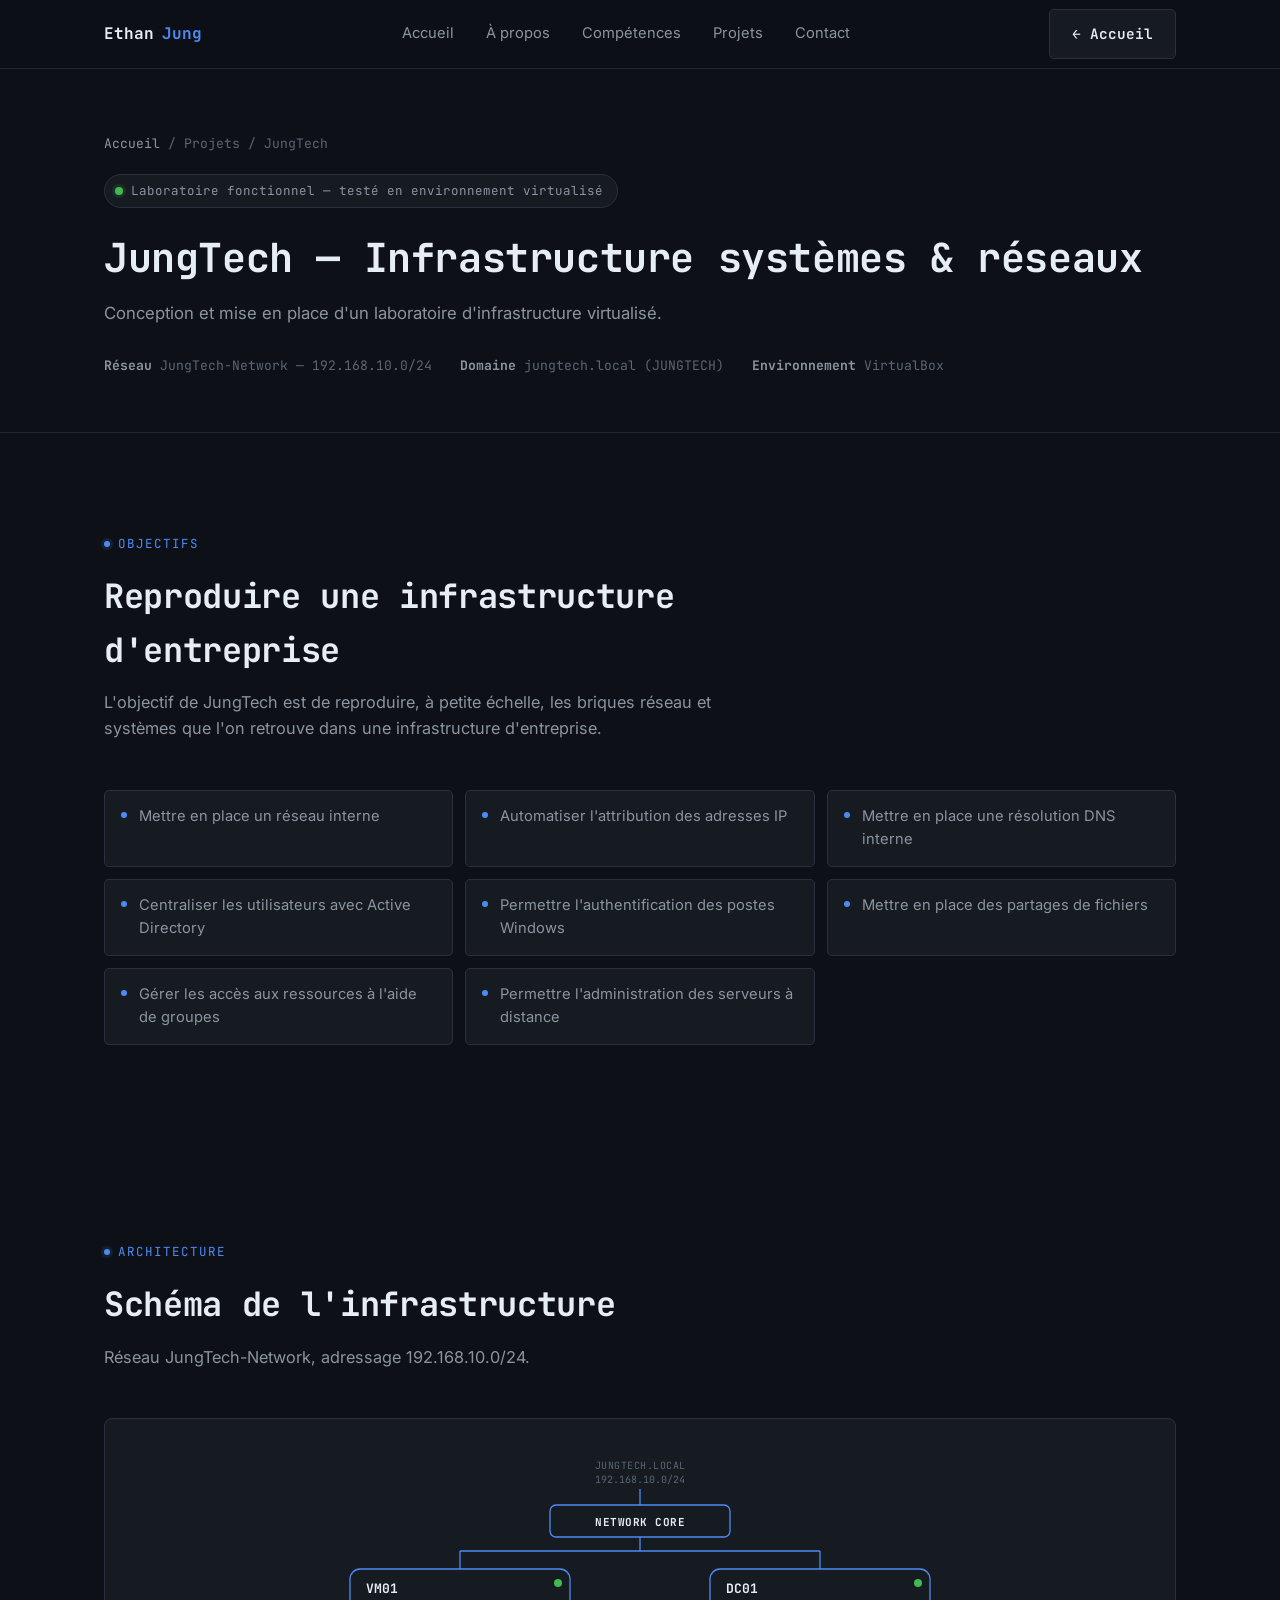
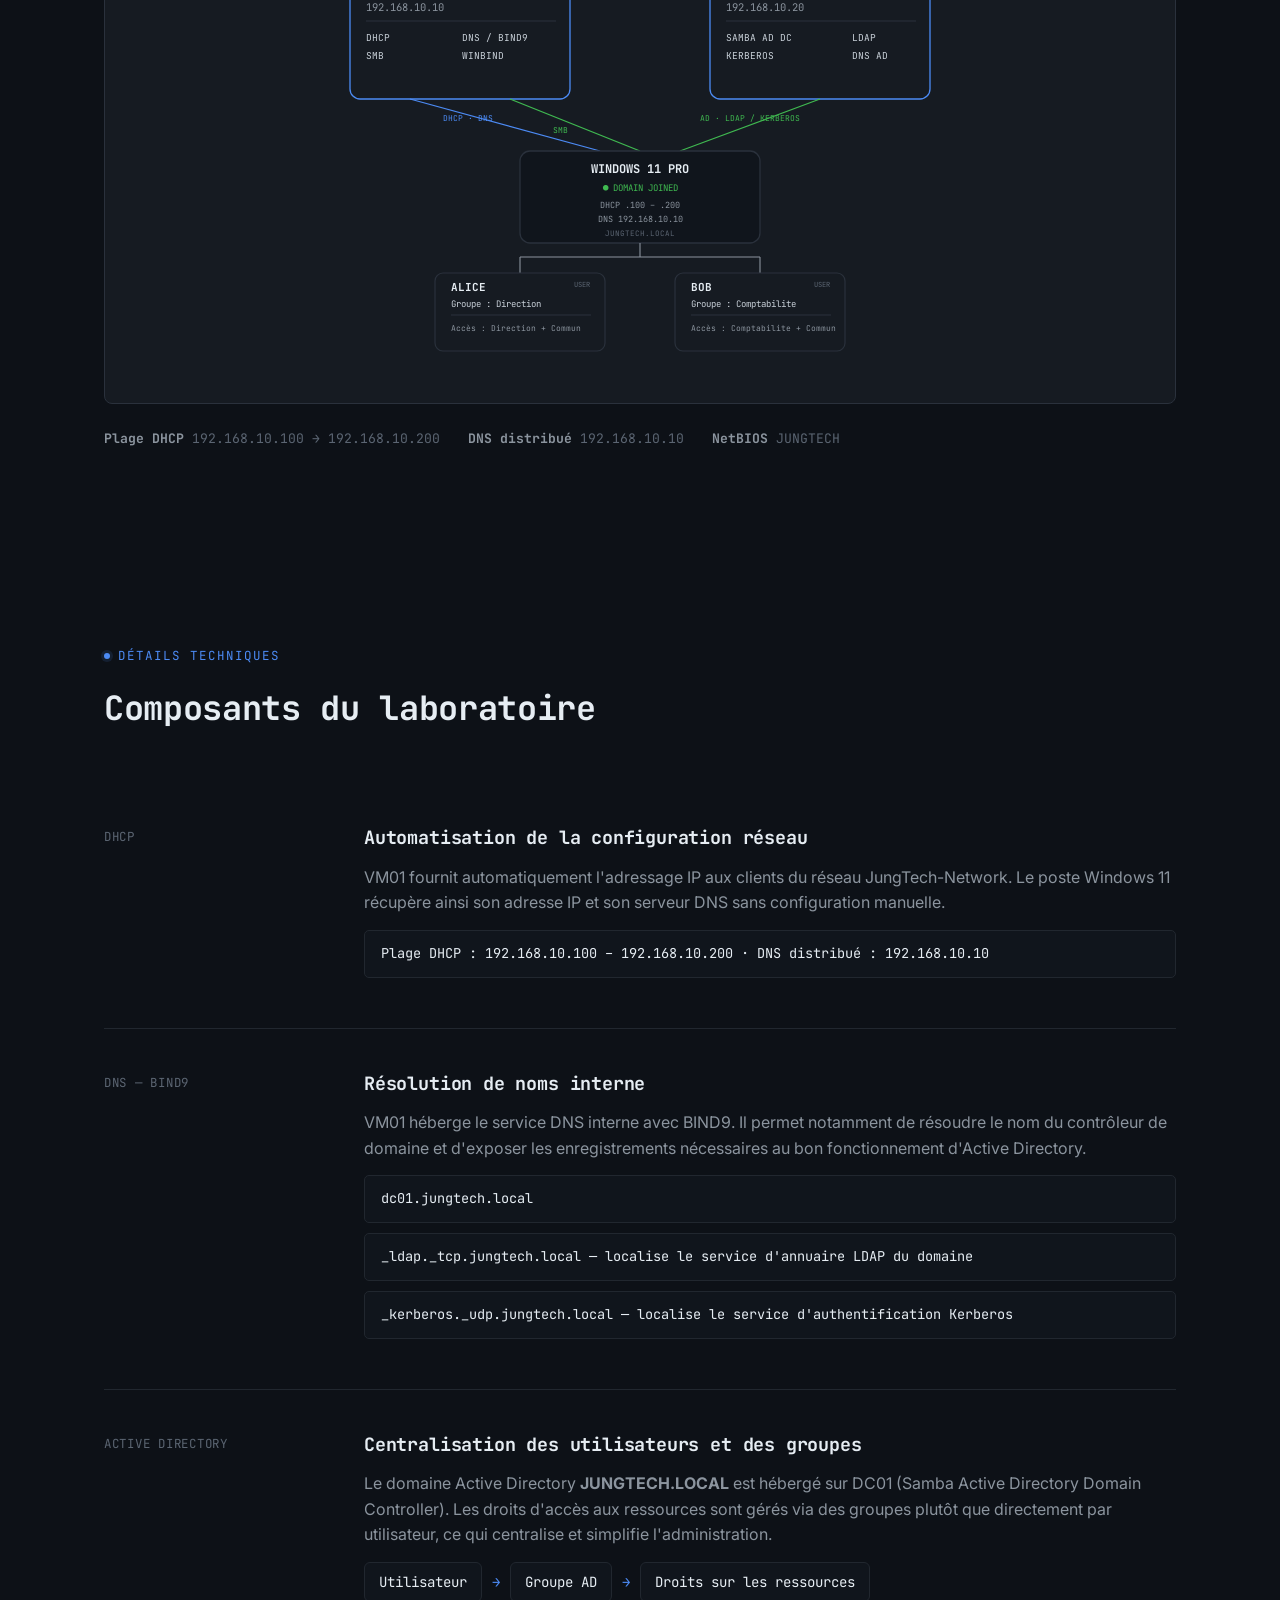
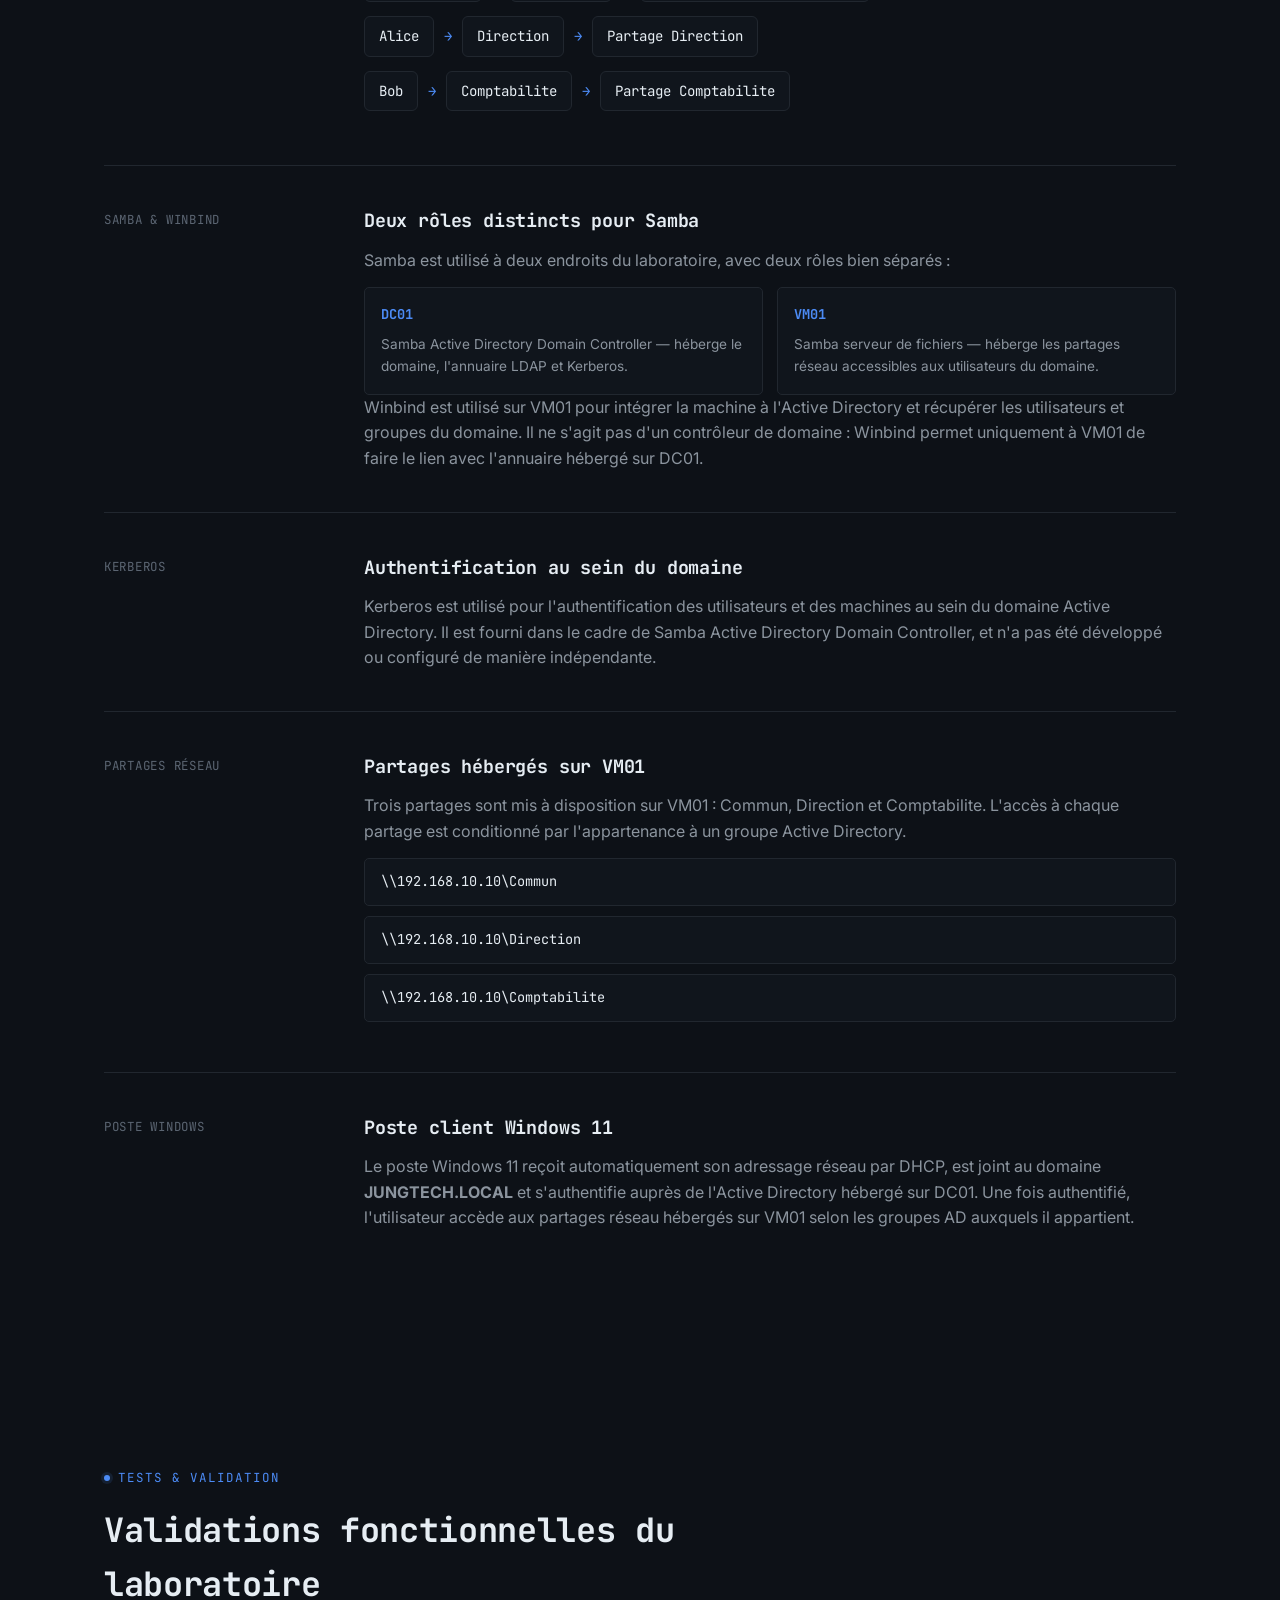
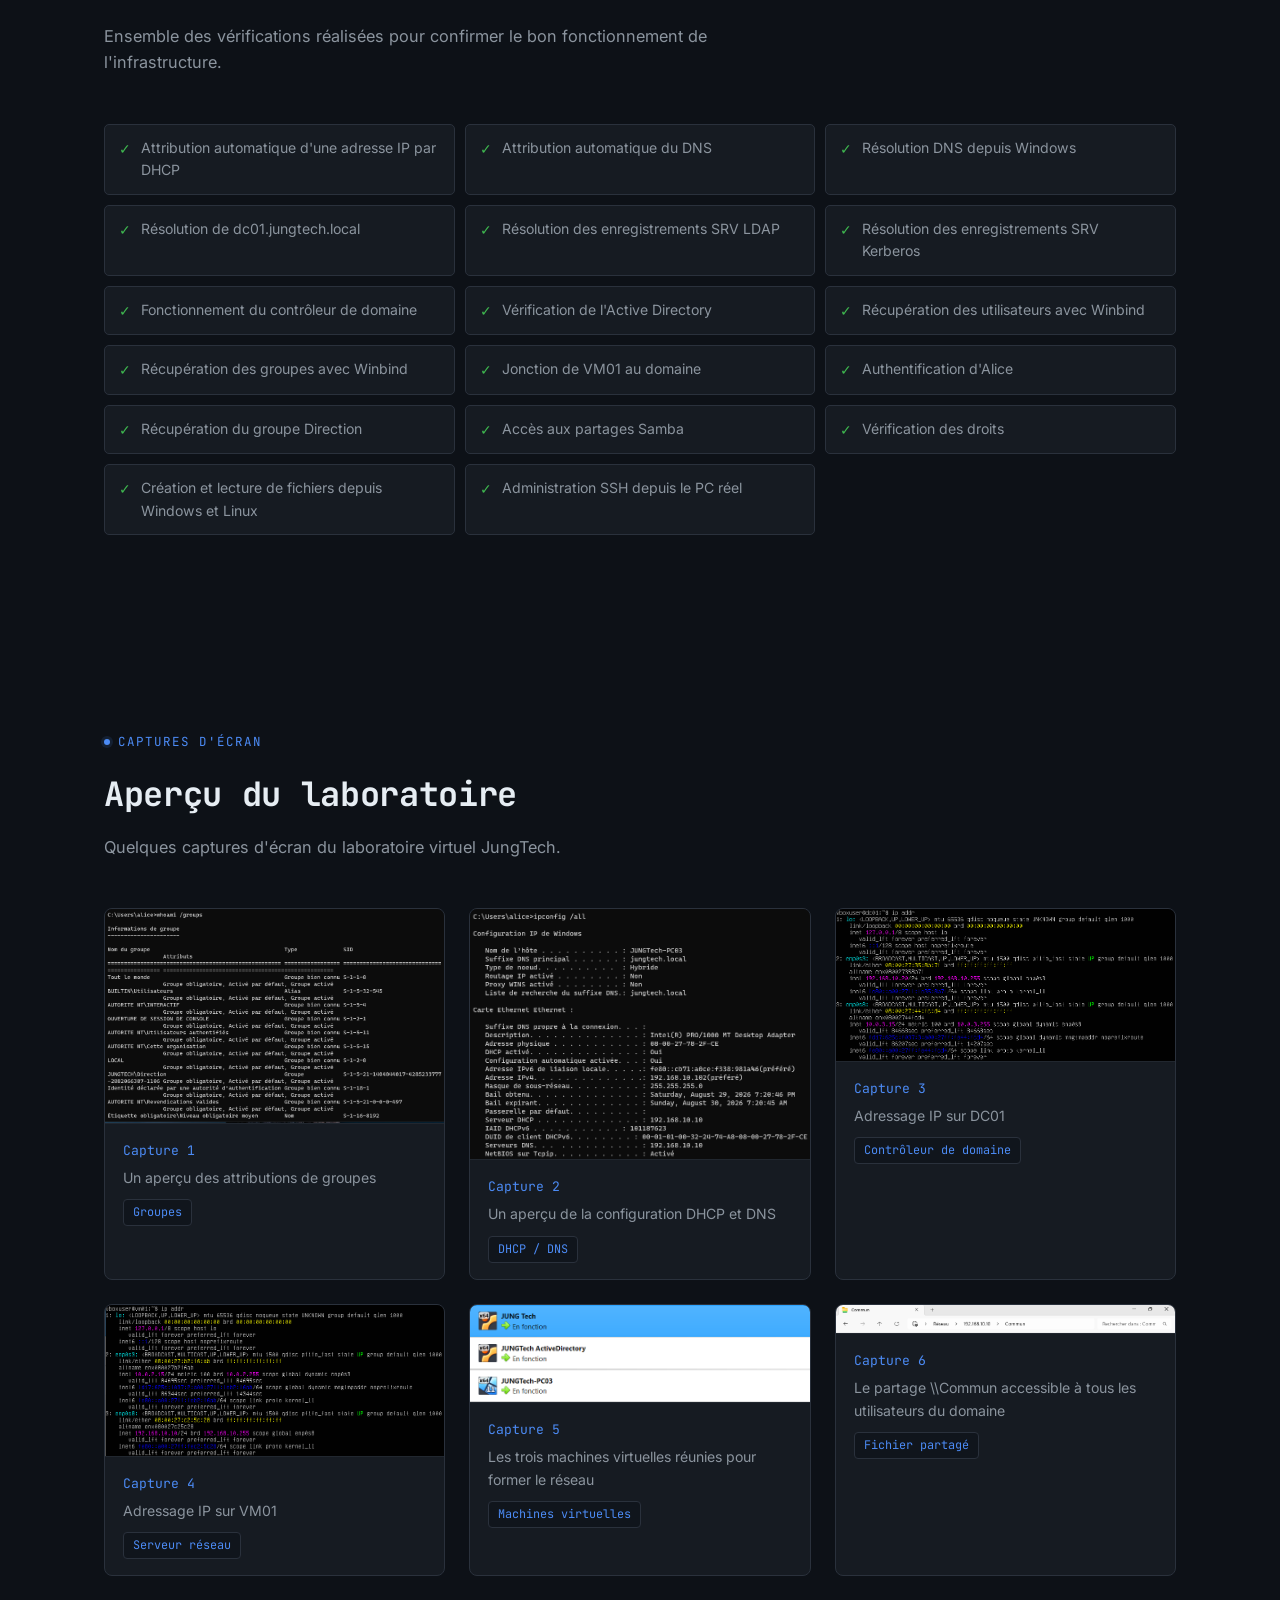
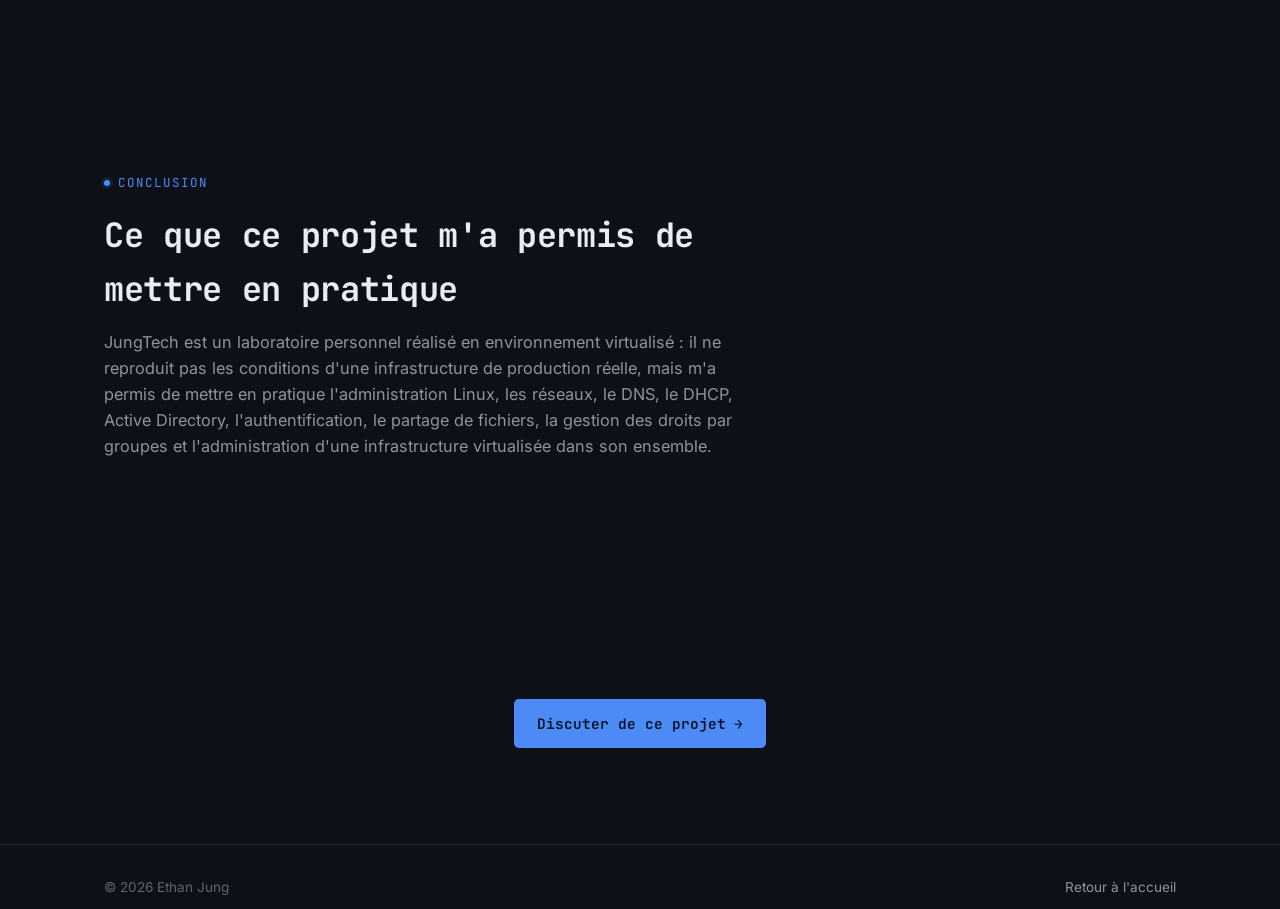
==== commit 0d0e059d: "Add files via upload" ====
--- a/Infra-Reseau.html
+++ b/Infra-Reseau.html
@@ -84,68 +84,86 @@
       </div>
 
       <div class="diagram-wrap">
-        <svg viewBox="0 0 900 640" xmlns="http://www.w3.org/2000/svg" role="img"
-             aria-label="Arbre : JUNGTECH-NETWORK relie DC01 (Samba AD DC, Active Directory, DNS AD, Kerberos, utilisateurs, groupes) et VM01 (Linux Server, DHCP, DNS BIND9, Samba, Winbind, partages) ; les deux mènent au poste Windows 11 Pro (DHCP .100-.200, DNS .10, domaine AD) ; qui se sépare vers Alice (groupe Direction, accès Direction, partage Commun) et Bob (groupe Comptabilite, accès Comptabilite, partage Commun).">
-
-          <!-- Racine -->
-          <text x="450" y="26" fill="#e6edf3" font-family="JetBrains Mono, monospace" font-size="15" font-weight="700" text-anchor="middle" letter-spacing="1">JUNGTECH-NETWORK</text>
-          <line x1="450" y1="36" x2="450" y2="58" stroke="#4c8bf5" stroke-width="1.5"/>
-          <line x1="230" y1="58" x2="670" y2="58" stroke="#4c8bf5" stroke-width="1.5"/>
-          <line x1="230" y1="58" x2="230" y2="78" stroke="#4c8bf5" stroke-width="1.5"/>
-          <line x1="670" y1="58" x2="670" y2="78" stroke="#4c8bf5" stroke-width="1.5"/>
-
-          <!-- DC01 -->
-          <text x="115" y="98" fill="#e6edf3" font-family="JetBrains Mono, monospace" font-size="13.5" font-weight="700">DC01 — 192.168.10.20</text>
-          <text x="130" y="122" fill="#c9d1d9" font-family="JetBrains Mono, monospace" font-size="12.5">Samba AD DC</text>
-          <text x="130" y="144" fill="#c9d1d9" font-family="JetBrains Mono, monospace" font-size="12.5">Active Directory</text>
-          <text x="130" y="166" fill="#c9d1d9" font-family="JetBrains Mono, monospace" font-size="12.5">DNS AD</text>
-          <text x="130" y="188" fill="#c9d1d9" font-family="JetBrains Mono, monospace" font-size="12.5">Kerberos</text>
-          <text x="130" y="210" fill="#c9d1d9" font-family="JetBrains Mono, monospace" font-size="12.5">Utilisateurs</text>
-          <text x="130" y="232" fill="#c9d1d9" font-family="JetBrains Mono, monospace" font-size="12.5">Groupes</text>
-
-          <!-- VM01 -->
-          <text x="555" y="98" fill="#e6edf3" font-family="JetBrains Mono, monospace" font-size="13.5" font-weight="700">VM01 — 192.168.10.10</text>
-          <text x="570" y="122" fill="#c9d1d9" font-family="JetBrains Mono, monospace" font-size="12.5">Linux Server</text>
-          <text x="570" y="144" fill="#c9d1d9" font-family="JetBrains Mono, monospace" font-size="12.5">DHCP</text>
-          <text x="570" y="166" fill="#c9d1d9" font-family="JetBrains Mono, monospace" font-size="12.5">DNS BIND9</text>
-          <text x="570" y="188" fill="#c9d1d9" font-family="JetBrains Mono, monospace" font-size="12.5">Samba</text>
-          <text x="570" y="210" fill="#c9d1d9" font-family="JetBrains Mono, monospace" font-size="12.5">Winbind</text>
-          <text x="570" y="232" fill="#c9d1d9" font-family="JetBrains Mono, monospace" font-size="12.5">Partages</text>
-
-          <!-- Fusion vers le poste client -->
-          <line x1="230" y1="244" x2="230" y2="270" stroke="#3fb950" stroke-width="1.5"/>
-          <line x1="670" y1="244" x2="670" y2="270" stroke="#3fb950" stroke-width="1.5"/>
-          <line x1="230" y1="270" x2="670" y2="270" stroke="#3fb950" stroke-width="1.5"/>
-          <line x1="450" y1="270" x2="450" y2="292" stroke="#3fb950" stroke-width="1.5"/>
-
-          <!-- Windows 11 Pro -->
-          <text x="450" y="312" fill="#e6edf3" font-family="JetBrains Mono, monospace" font-size="14" font-weight="700" text-anchor="middle">Windows 11 Pro</text>
-          <text x="450" y="336" fill="#c9d1d9" font-family="JetBrains Mono, monospace" font-size="12.5" text-anchor="middle">DHCP → .100 – .200</text>
-          <text x="450" y="358" fill="#c9d1d9" font-family="JetBrains Mono, monospace" font-size="12.5" text-anchor="middle">DNS → .10</text>
-          <text x="450" y="380" fill="#c9d1d9" font-family="JetBrains Mono, monospace" font-size="12.5" text-anchor="middle">Domaine AD</text>
-
-          <!-- Branche vers Alice / Bob -->
-          <line x1="450" y1="390" x2="450" y2="412" stroke="#4c8bf5" stroke-width="1.5"/>
-          <line x1="300" y1="412" x2="600" y2="412" stroke="#4c8bf5" stroke-width="1.5"/>
-          <line x1="300" y1="412" x2="300" y2="432" stroke="#4c8bf5" stroke-width="1.5"/>
-          <line x1="600" y1="412" x2="600" y2="432" stroke="#4c8bf5" stroke-width="1.5"/>
-
-          <!-- Alice -->
-          <text x="300" y="452" fill="#e6edf3" font-family="JetBrains Mono, monospace" font-size="13.5" font-weight="700" text-anchor="middle">Alice</text>
-          <text x="300" y="474" fill="#c9d1d9" font-family="JetBrains Mono, monospace" font-size="12.5" text-anchor="middle">Direction</text>
-          <line x1="300" y1="482" x2="300" y2="502" stroke="#2a313c" stroke-width="1.5"/>
-          <text x="300" y="522" fill="#c9d1d9" font-family="JetBrains Mono, monospace" font-size="12.5" text-anchor="middle">Accès Direction</text>
-          <line x1="300" y1="530" x2="300" y2="550" stroke="#2a313c" stroke-width="1.5"/>
-          <text x="300" y="570" fill="#3fb950" font-family="JetBrains Mono, monospace" font-size="12.5" text-anchor="middle">+ Commun</text>
-
-          <!-- Bob -->
-          <text x="600" y="452" fill="#e6edf3" font-family="JetBrains Mono, monospace" font-size="13.5" font-weight="700" text-anchor="middle">Bob</text>
-          <text x="600" y="474" fill="#c9d1d9" font-family="JetBrains Mono, monospace" font-size="12.5" text-anchor="middle">Comptabilite</text>
-          <line x1="600" y1="482" x2="600" y2="502" stroke="#2a313c" stroke-width="1.5"/>
-          <text x="600" y="522" fill="#c9d1d9" font-family="JetBrains Mono, monospace" font-size="12.5" text-anchor="middle">Accès Comptabilite</text>
-          <line x1="600" y1="530" x2="600" y2="550" stroke="#2a313c" stroke-width="1.5"/>
-          <text x="600" y="570" fill="#3fb950" font-family="JetBrains Mono, monospace" font-size="12.5" text-anchor="middle">+ Commun</text>
-        </svg>
+<svg viewBox="0 0 800 520" xmlns="http://www.w3.org/2000/svg" role="img"
+     aria-label="Architecture JungTech (192.168.10.0/24, domaine JUNGTECH.LOCAL) : un cœur réseau relie VM01 (192.168.10.10 — DHCP, DNS BIND9, Samba/SMB, Winbind) et DC01 (192.168.10.20 — Samba AD DC, LDAP, Kerberos, DNS AD). Le poste Windows 11 Pro reçoit son adressage et sa résolution DNS de VM01, accède à ses partages SMB, et s'authentifie auprès du domaine via DC01 (AD, LDAP/Kerberos). Les comptes Alice (groupe Direction, accès aux partages Direction et Commun) et Bob (groupe Comptabilite, accès aux partages Comptabilite et Commun) utilisent ce poste.">
+
+  <!-- En-tête : domaine / réseau -->
+  <text x="400" y="18" fill="#5b6572" font-family="JetBrains Mono, monospace" font-size="10" text-anchor="middle" letter-spacing="0.5">JUNGTECH.LOCAL</text>
+  <text x="400" y="32" fill="#5b6572" font-family="JetBrains Mono, monospace" font-size="10" text-anchor="middle">192.168.10.0/24</text>
+  <line x1="400" y1="38" x2="400" y2="54" stroke="#4c8bf5" stroke-width="1.3"/>
+
+  <!-- Network core -->
+  <rect x="310" y="54" width="180" height="32" rx="6" fill="#161b22" stroke="#4c8bf5" stroke-width="1.3"/>
+  <text x="400" y="75" fill="#e6edf3" font-family="JetBrains Mono, monospace" font-size="11" font-weight="700" text-anchor="middle" letter-spacing="0.5">NETWORK CORE</text>
+
+  <!-- Répartition vers VM01 / DC01 -->
+  <line x1="400" y1="86" x2="400" y2="100" stroke="#4c8bf5" stroke-width="1.3"/>
+  <line x1="220" y1="100" x2="580" y2="100" stroke="#4c8bf5" stroke-width="1.3"/>
+  <line x1="220" y1="100" x2="220" y2="118" stroke="#4c8bf5" stroke-width="1.3"/>
+  <line x1="580" y1="100" x2="580" y2="118" stroke="#4c8bf5" stroke-width="1.3"/>
+
+  <!-- Carte VM01 -->
+  <rect x="110" y="118" width="220" height="130" rx="10" fill="#161b22" stroke="#4c8bf5" stroke-width="1.3"/>
+  <circle cx="318" cy="132" r="4" fill="#3fb950"/>
+  <text x="126" y="142" fill="#e6edf3" font-family="JetBrains Mono, monospace" font-size="13" font-weight="700">VM01</text>
+  <text x="126" y="160" fill="#8b949e" font-family="JetBrains Mono, monospace" font-size="10.5">192.168.10.10</text>
+  <line x1="126" y1="170" x2="316" y2="170" stroke="#2a313c" stroke-width="1"/>
+  <text x="126" y="190" fill="#c9d1d9" font-family="JetBrains Mono, monospace" font-size="9.5">DHCP</text>
+  <text x="222" y="190" fill="#c9d1d9" font-family="JetBrains Mono, monospace" font-size="9.5">DNS / BIND9</text>
+  <text x="126" y="208" fill="#c9d1d9" font-family="JetBrains Mono, monospace" font-size="9.5">SMB</text>
+  <text x="222" y="208" fill="#c9d1d9" font-family="JetBrains Mono, monospace" font-size="9.5">WINBIND</text>
+
+  <!-- Carte DC01 -->
+  <rect x="470" y="118" width="220" height="130" rx="10" fill="#161b22" stroke="#4c8bf5" stroke-width="1.3"/>
+  <circle cx="678" cy="132" r="4" fill="#3fb950"/>
+  <text x="486" y="142" fill="#e6edf3" font-family="JetBrains Mono, monospace" font-size="13" font-weight="700">DC01</text>
+  <text x="486" y="160" fill="#8b949e" font-family="JetBrains Mono, monospace" font-size="10.5">192.168.10.20</text>
+  <line x1="486" y1="170" x2="676" y2="170" stroke="#2a313c" stroke-width="1"/>
+  <text x="486" y="190" fill="#c9d1d9" font-family="JetBrains Mono, monospace" font-size="9.5">SAMBA AD DC</text>
+  <text x="612" y="190" fill="#c9d1d9" font-family="JetBrains Mono, monospace" font-size="9.5">LDAP</text>
+  <text x="486" y="208" fill="#c9d1d9" font-family="JetBrains Mono, monospace" font-size="9.5">KERBEROS</text>
+  <text x="612" y="208" fill="#c9d1d9" font-family="JetBrains Mono, monospace" font-size="9.5">DNS AD</text>
+
+  <!-- Relations annotées vers le client -->
+  <line x1="170" y1="248" x2="360" y2="300" stroke="#4c8bf5" stroke-width="1.2"/>
+  <text x="228" y="270" fill="#4c8bf5" font-family="JetBrains Mono, monospace" font-size="8" text-anchor="middle">DHCP · DNS</text>
+
+  <line x1="270" y1="248" x2="400" y2="300" stroke="#3fb950" stroke-width="1.2"/>
+  <text x="320" y="282" fill="#3fb950" font-family="JetBrains Mono, monospace" font-size="8" text-anchor="middle">SMB</text>
+
+  <line x1="580" y1="248" x2="440" y2="300" stroke="#3fb950" stroke-width="1.2"/>
+  <text x="510" y="270" fill="#3fb950" font-family="JetBrains Mono, monospace" font-size="8" text-anchor="middle">AD · LDAP / KERBEROS</text>
+
+  <!-- Client Windows -->
+  <rect x="280" y="300" width="240" height="92" rx="10" fill="#10151c" stroke="#2a313c" stroke-width="1.3"/>
+  <text x="400" y="322" fill="#e6edf3" font-family="JetBrains Mono, monospace" font-size="12" font-weight="700" text-anchor="middle">WINDOWS 11 PRO</text>
+  <text x="400" y="340" fill="#3fb950" font-family="JetBrains Mono, monospace" font-size="9" text-anchor="middle">● DOMAIN JOINED</text>
+  <text x="400" y="357" fill="#8b949e" font-family="JetBrains Mono, monospace" font-size="8.5" text-anchor="middle">DHCP .100 – .200</text>
+  <text x="400" y="371" fill="#8b949e" font-family="JetBrains Mono, monospace" font-size="8.5" text-anchor="middle">DNS 192.168.10.10</text>
+  <text x="400" y="385" fill="#5b6572" font-family="JetBrains Mono, monospace" font-size="7.5" text-anchor="middle">JUNGTECH.LOCAL</text>
+
+  <!-- Comptes utilisateurs -->
+  <line x1="400" y1="392" x2="400" y2="406" stroke="#8b949e" stroke-width="1.1"/>
+  <line x1="280" y1="406" x2="520" y2="406" stroke="#8b949e" stroke-width="1.1"/>
+  <line x1="280" y1="406" x2="280" y2="422" stroke="#8b949e" stroke-width="1.1"/>
+  <line x1="520" y1="406" x2="520" y2="422" stroke="#8b949e" stroke-width="1.1"/>
+
+  <!-- Alice -->
+  <rect x="195" y="422" width="170" height="78" rx="8" fill="#161b22" stroke="#2a313c" stroke-width="1.2"/>
+  <text x="350" y="436" fill="#5b6572" font-family="JetBrains Mono, monospace" font-size="7" text-anchor="end">USER</text>
+  <text x="211" y="440" fill="#e6edf3" font-family="JetBrains Mono, monospace" font-size="11" font-weight="700">ALICE</text>
+  <text x="211" y="456" fill="#c9d1d9" font-family="JetBrains Mono, monospace" font-size="9">Groupe : Direction</text>
+  <line x1="211" y1="464" x2="351" y2="464" stroke="#2a313c" stroke-width="1"/>
+  <text x="211" y="480" fill="#8b949e" font-family="JetBrains Mono, monospace" font-size="8">Accès : Direction + Commun</text>
+
+  <!-- Bob -->
+  <rect x="435" y="422" width="170" height="78" rx="8" fill="#161b22" stroke="#2a313c" stroke-width="1.2"/>
+  <text x="590" y="436" fill="#5b6572" font-family="JetBrains Mono, monospace" font-size="7" text-anchor="end">USER</text>
+  <text x="451" y="440" fill="#e6edf3" font-family="JetBrains Mono, monospace" font-size="11" font-weight="700">BOB</text>
+  <text x="451" y="456" fill="#c9d1d9" font-family="JetBrains Mono, monospace" font-size="9">Groupe : Comptabilite</text>
+  <line x1="451" y1="464" x2="591" y2="464" stroke="#2a313c" stroke-width="1"/>
+  <text x="451" y="480" fill="#8b949e" font-family="JetBrains Mono, monospace" font-size="8">Accès : Comptabilite + Commun</text>
+</svg>
       </div>
 
       <div class="info-strip" style="margin-top:24px;">
--- a/style.css
+++ b/style.css
@@ -289,9 +289,9 @@
 
 .hero-grid {
   display: grid;
-  grid-template-columns: 1.1fr 0.9fr;
-  gap: 56px;
-  align-items: center;
+  grid-template-columns: minmax(0, 1.15fr) minmax(300px, 0.85fr);
+  gap: 48px;
+  align-items: start;
 }
 
 .hero h1 {
@@ -496,6 +496,14 @@
   min-height: 280px;
 }
 
+.project-visual svg {
+  width: 100%;
+  max-width: 240px;
+  height: auto;
+  display: block;
+  margin: 0 auto;
+}
+
 /* -------------------- Contact -------------------- */
 
 .contact-grid {
@@ -661,7 +669,7 @@
   width: 100%;
   height: auto;
   min-width: 560px;
-  max-width: 760px;
+  max-width: 800px;
 }
 
 /* Two-column detail sections */
@@ -828,16 +836,6 @@
   color: var(--text-muted);
 }
 
-.edit-note {
-  display: inline-block;
-  margin-top: 10px;
-  font-size: 0.76rem;
-  color: var(--warn);
-  border: 1px dashed var(--warn);
-  border-radius: 4px;
-  padding: 3px 8px;
-}
-
 .cap-tag {
   display: inline-block;
   margin-top: 10px;
@@ -852,11 +850,13 @@
 
 /* -------------------- Responsive -------------------- */
 
-@media (max-width: 860px) {
+@media (max-width: 760px) {
   .hero-grid {
     grid-template-columns: 1fr;
   }
-
+}
+
+@media (max-width: 860px) {
   .project-card {
     grid-template-columns: 1fr;
   }
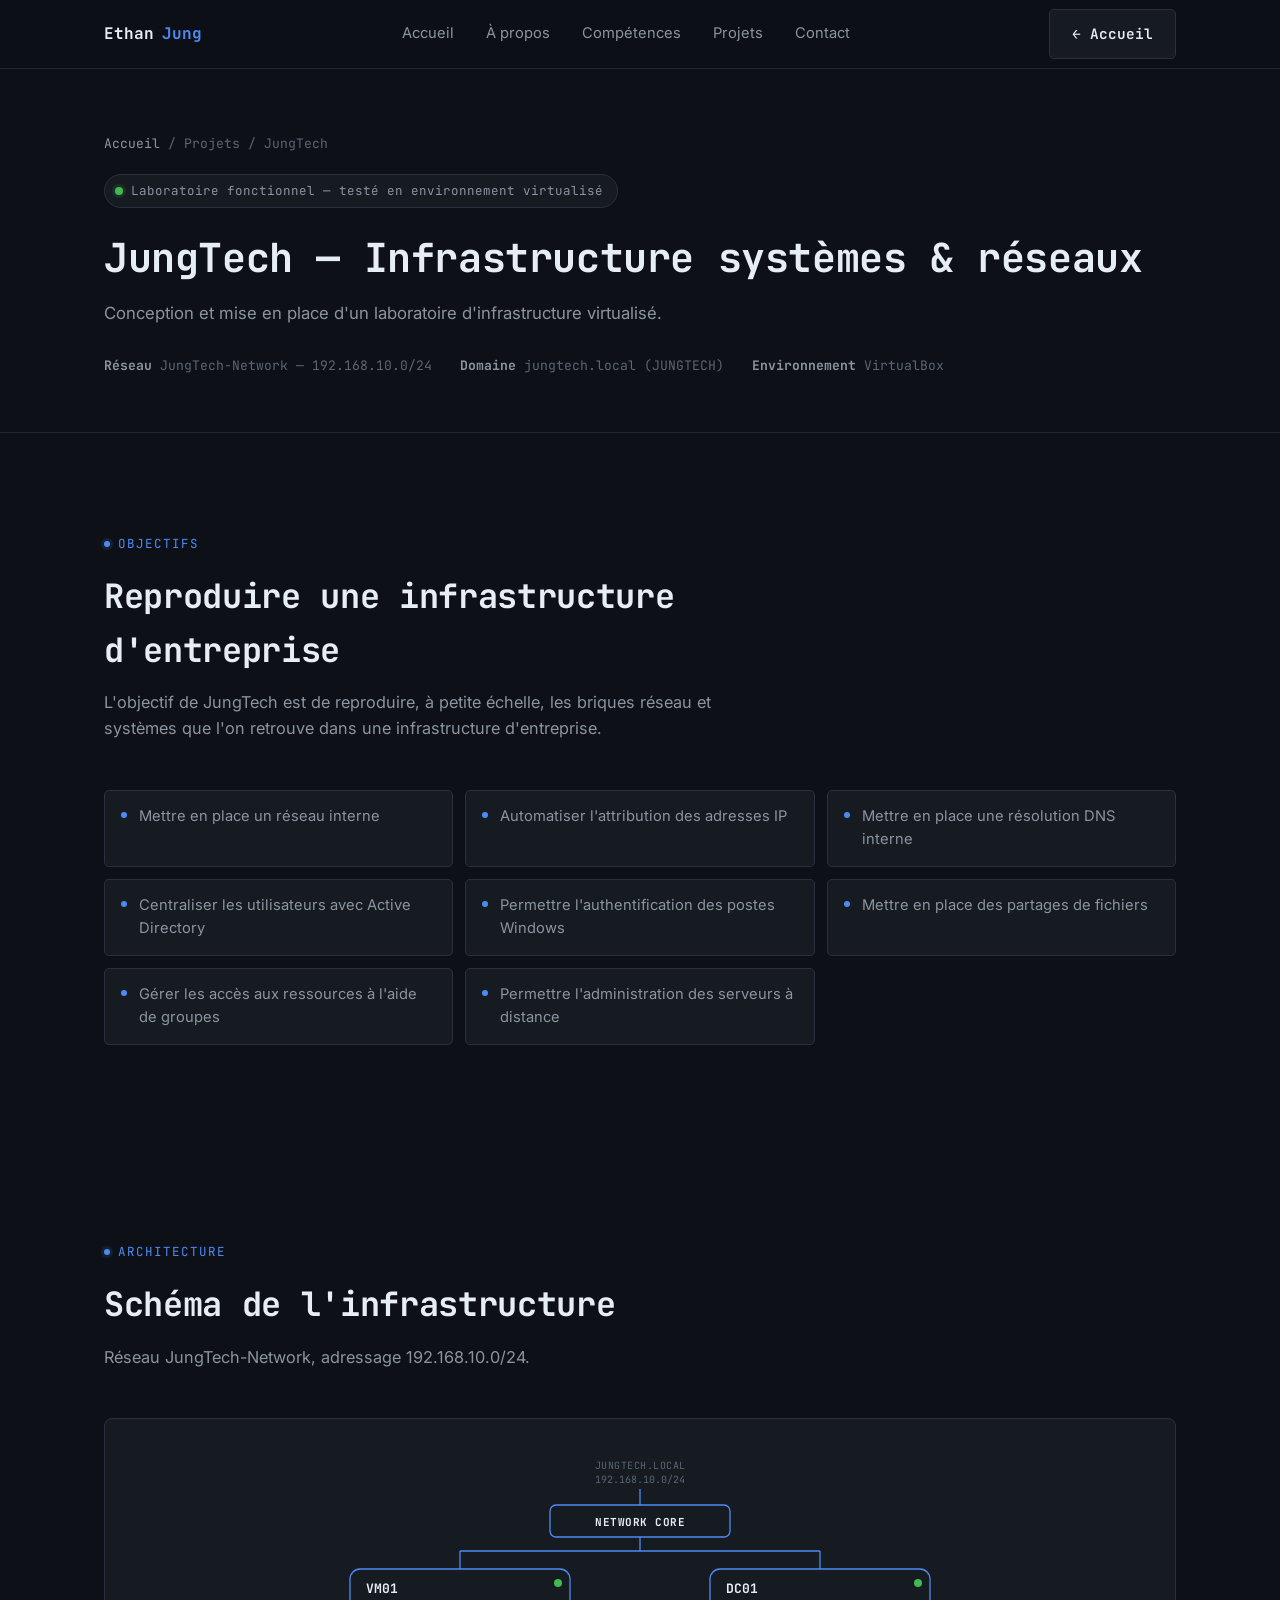
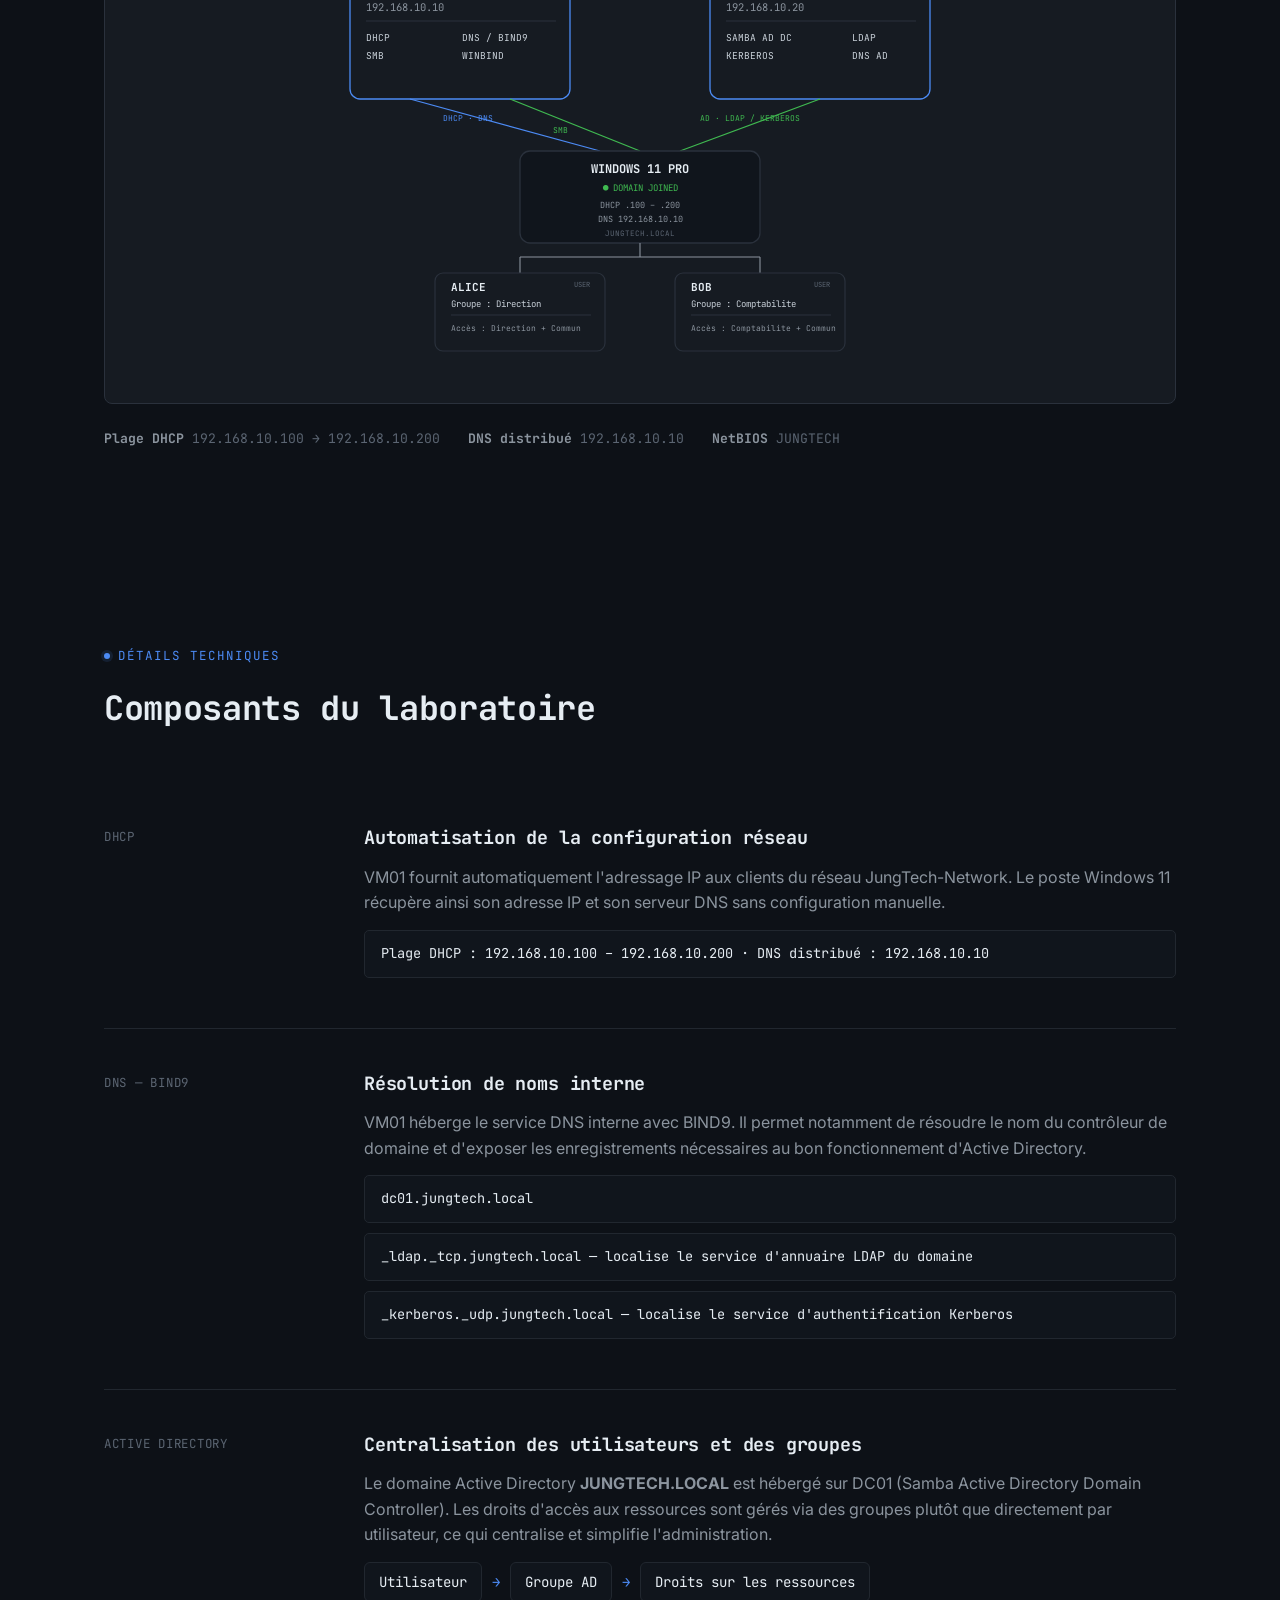
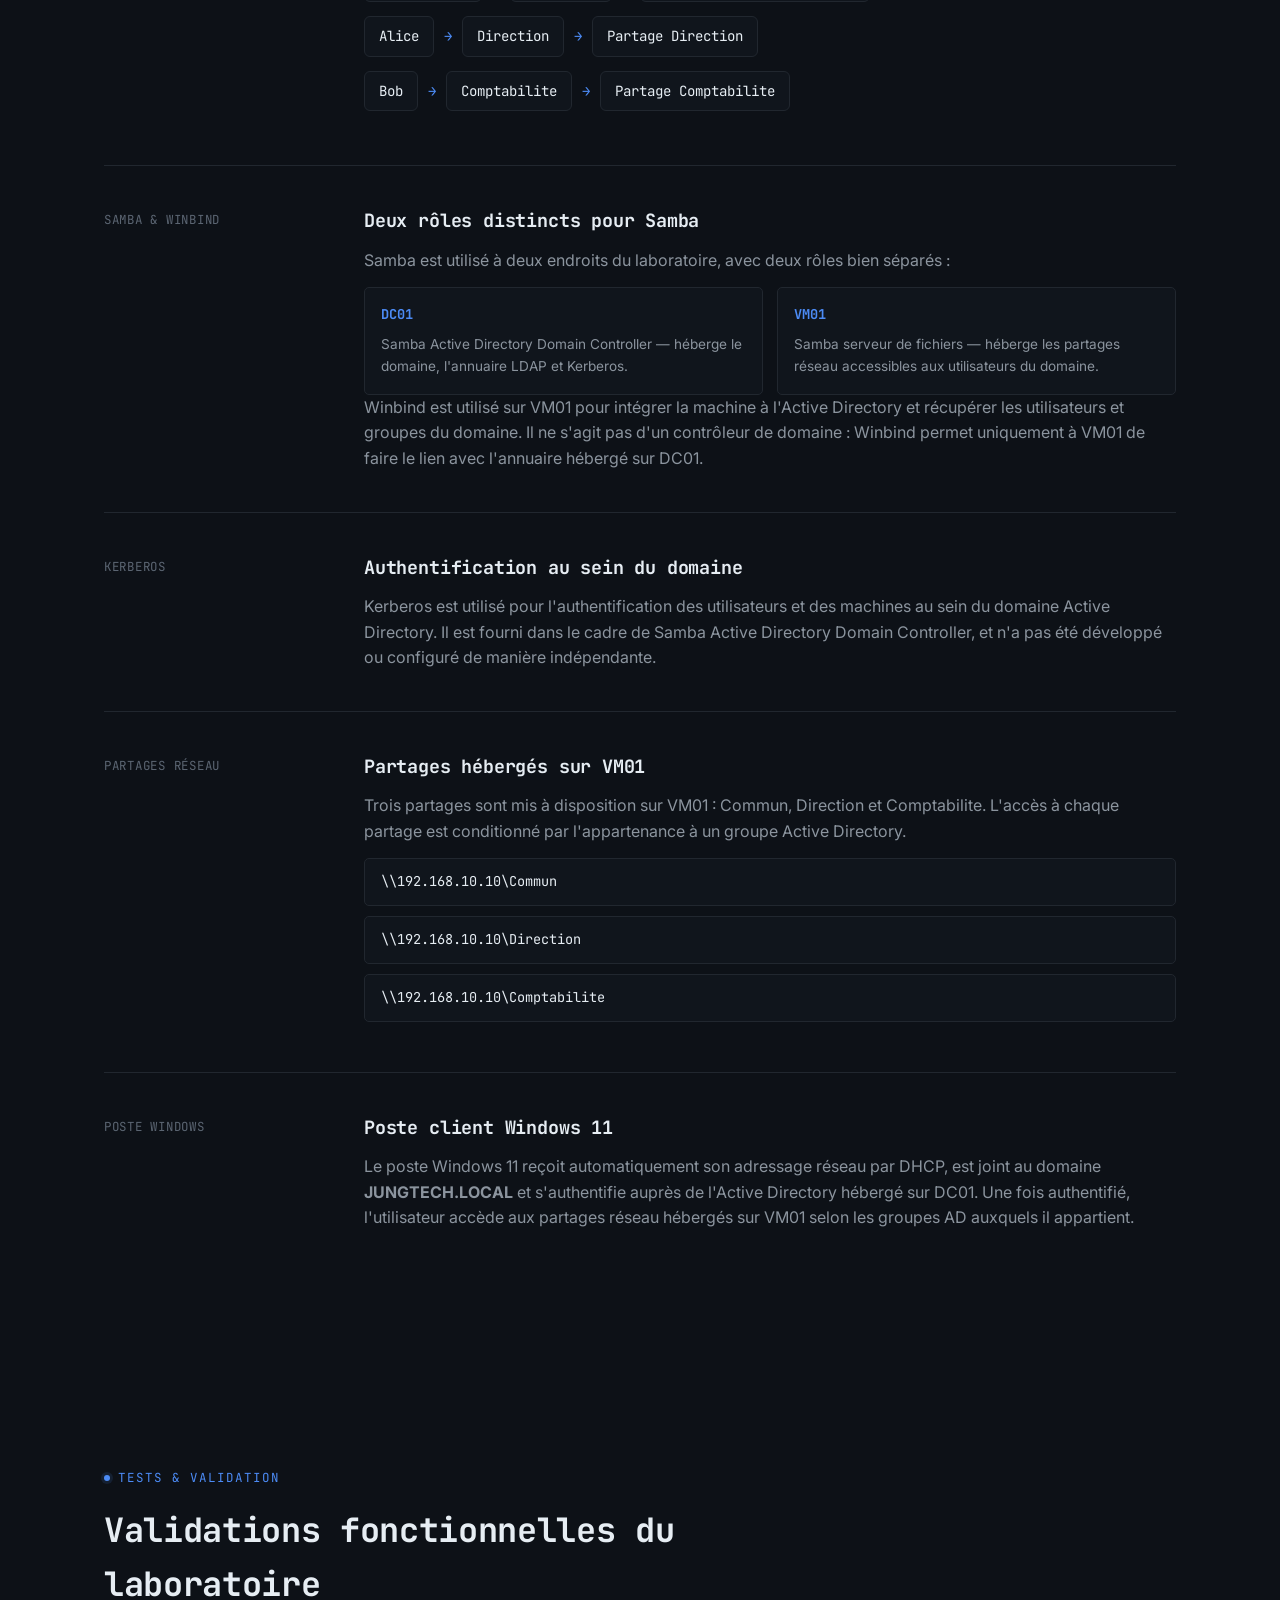
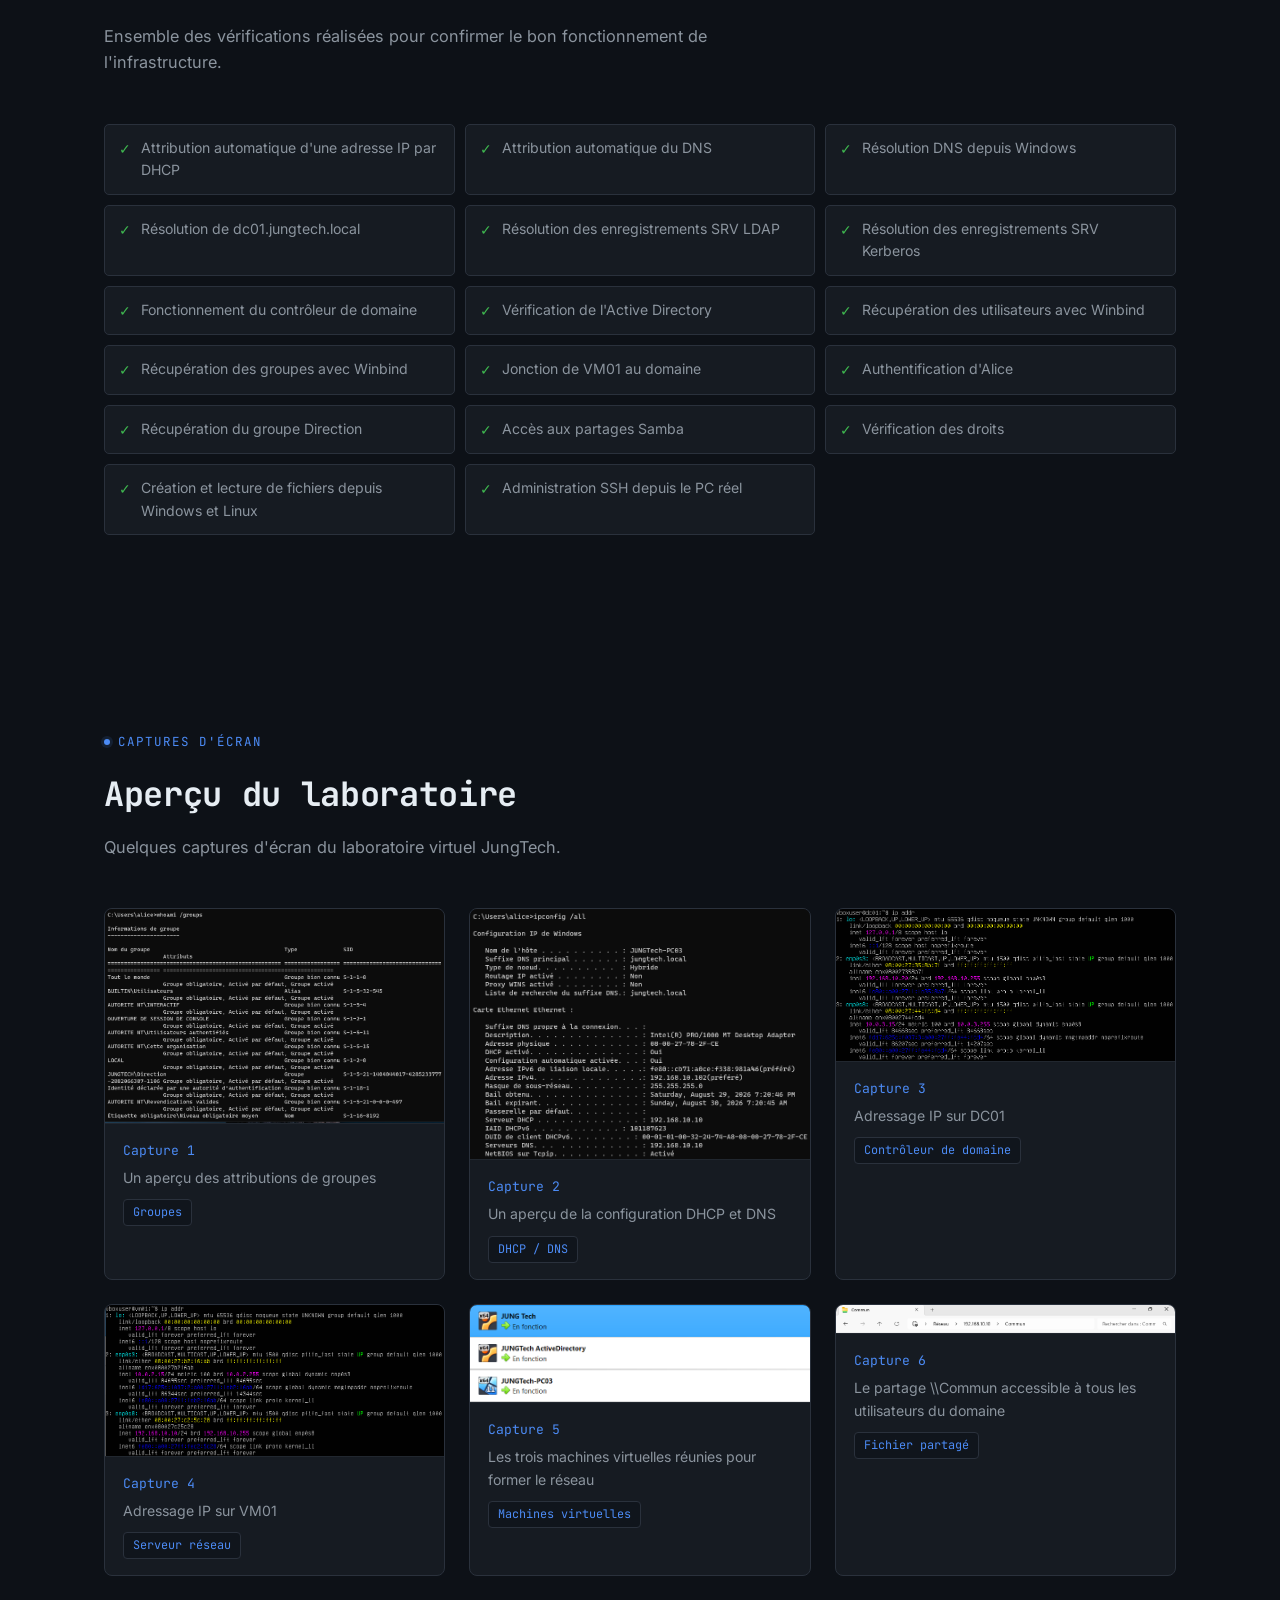
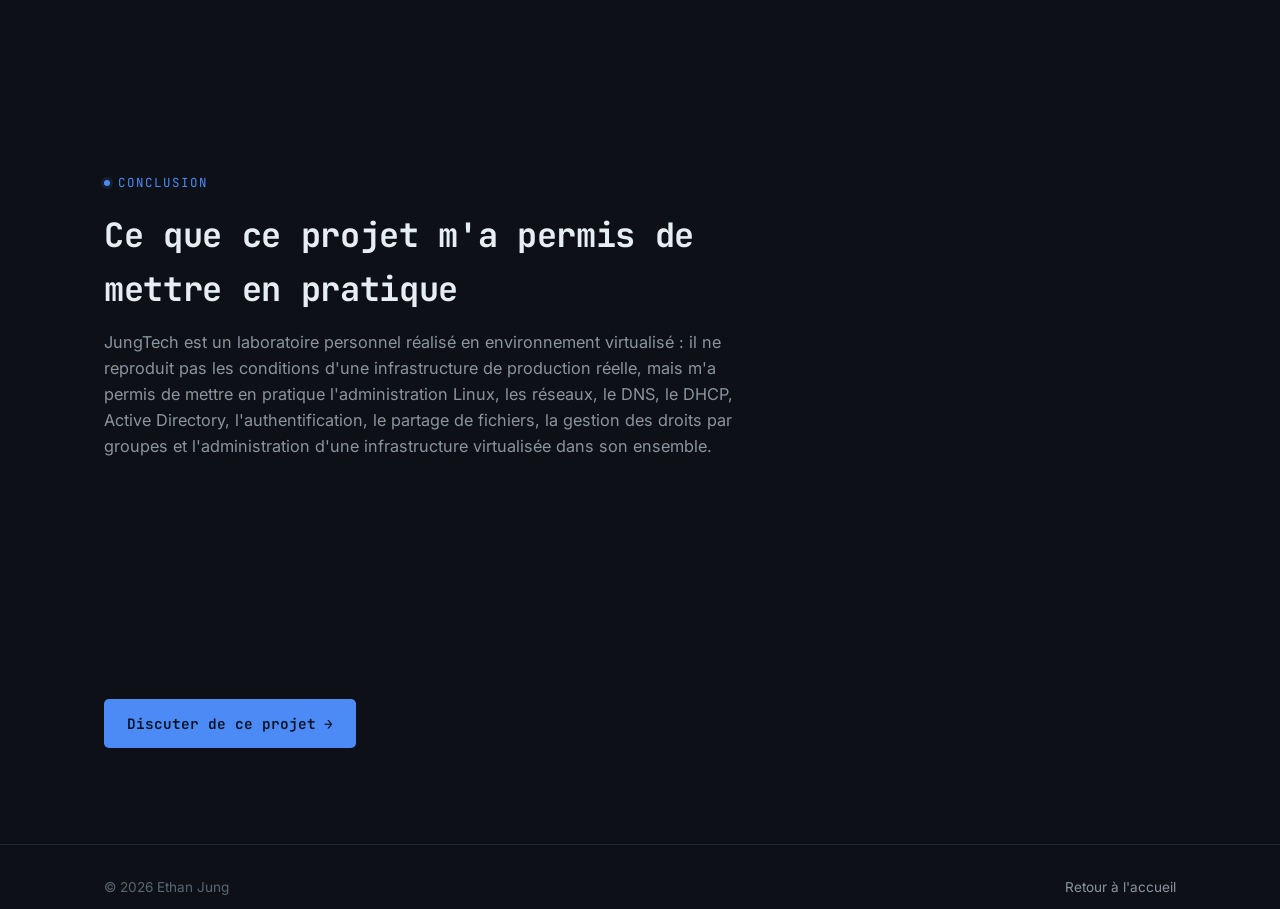
==== commit b2c8a9d5: "Update Infra-Reseau.html" ====
--- a/Infra-Reseau.html
+++ b/Infra-Reseau.html
@@ -1,6 +1,9 @@
 <!DOCTYPE html>
 <html lang="fr">
 <head>
+<link rel="icon" type="image/svg+xml" href="favicon.svg">
+<link rel="icon" type="image/png" sizes="32x32" href="favicon-32.png">
+<link rel="apple-touch-icon" href="apple-touch-icon.png">
 <meta charset="UTF-8">
 <meta name="viewport" content="width=device-width, initial-scale=1.0">
 <title>JungTech — Infrastructure systèmes &amp; réseaux | Ethan Jung</title>
@@ -431,10 +434,10 @@
 
   <!-- ============ CTA RETOUR ============ -->
   <section>
-    <div class="container" style="text-align:center;">
-      <a href="index.html#contact" class="btn btn-primary">Discuter de ce projet <span class="btn-arrow">→</span></a>
-    </div>
-  </section>
+  <div class="container">
+    <a href="index.html#contact" class="btn btn-primary">Discuter de ce projet <span class="btn-arrow">→</span></a>
+  </div>
+</section>
 
 </main>
 
--- a/style.css
+++ b/style.css
@@ -494,11 +494,12 @@
   padding: 32px;
   border-left: 1px solid var(--border);
   min-height: 280px;
+  height: 100%;        /* ajouté */
 }
 
 .project-visual svg {
   width: 100%;
-  max-width: 240px;
+  max-width: 255px;
   height: auto;
   display: block;
   margin: 0 auto;
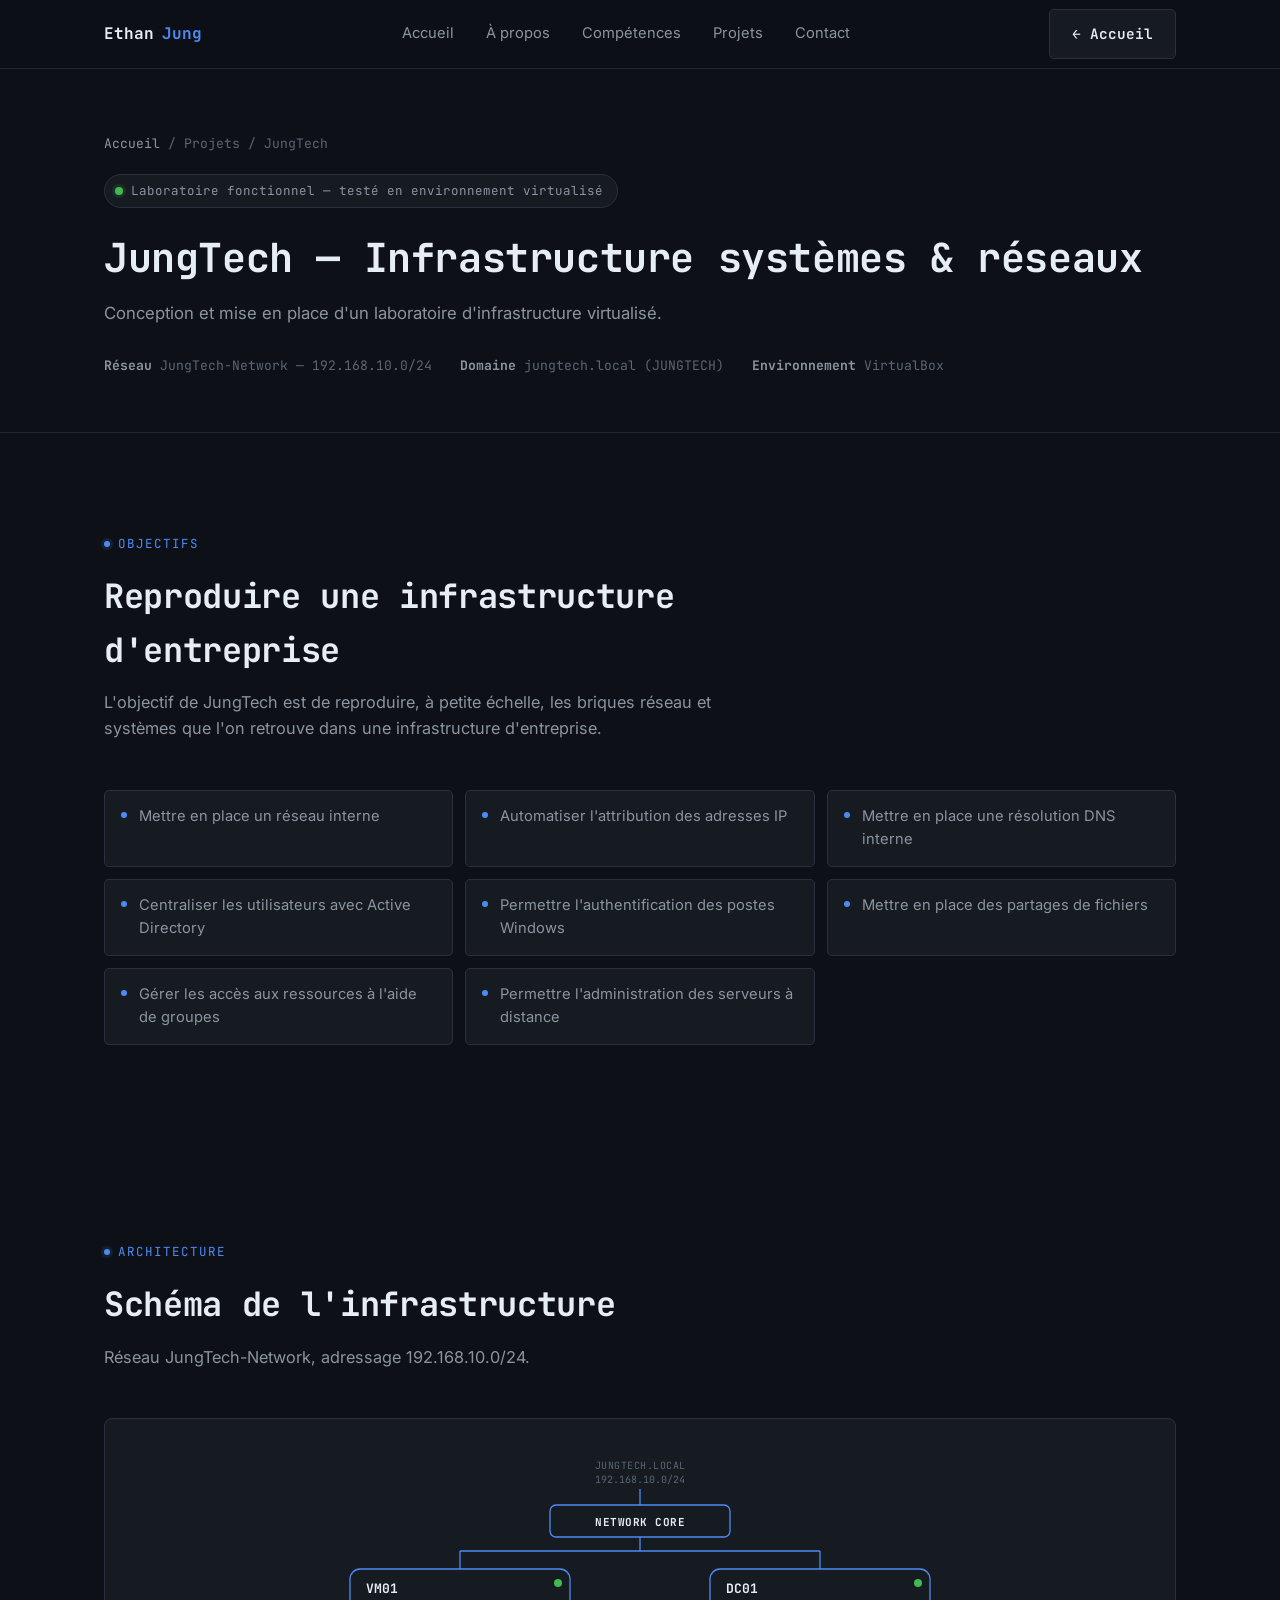
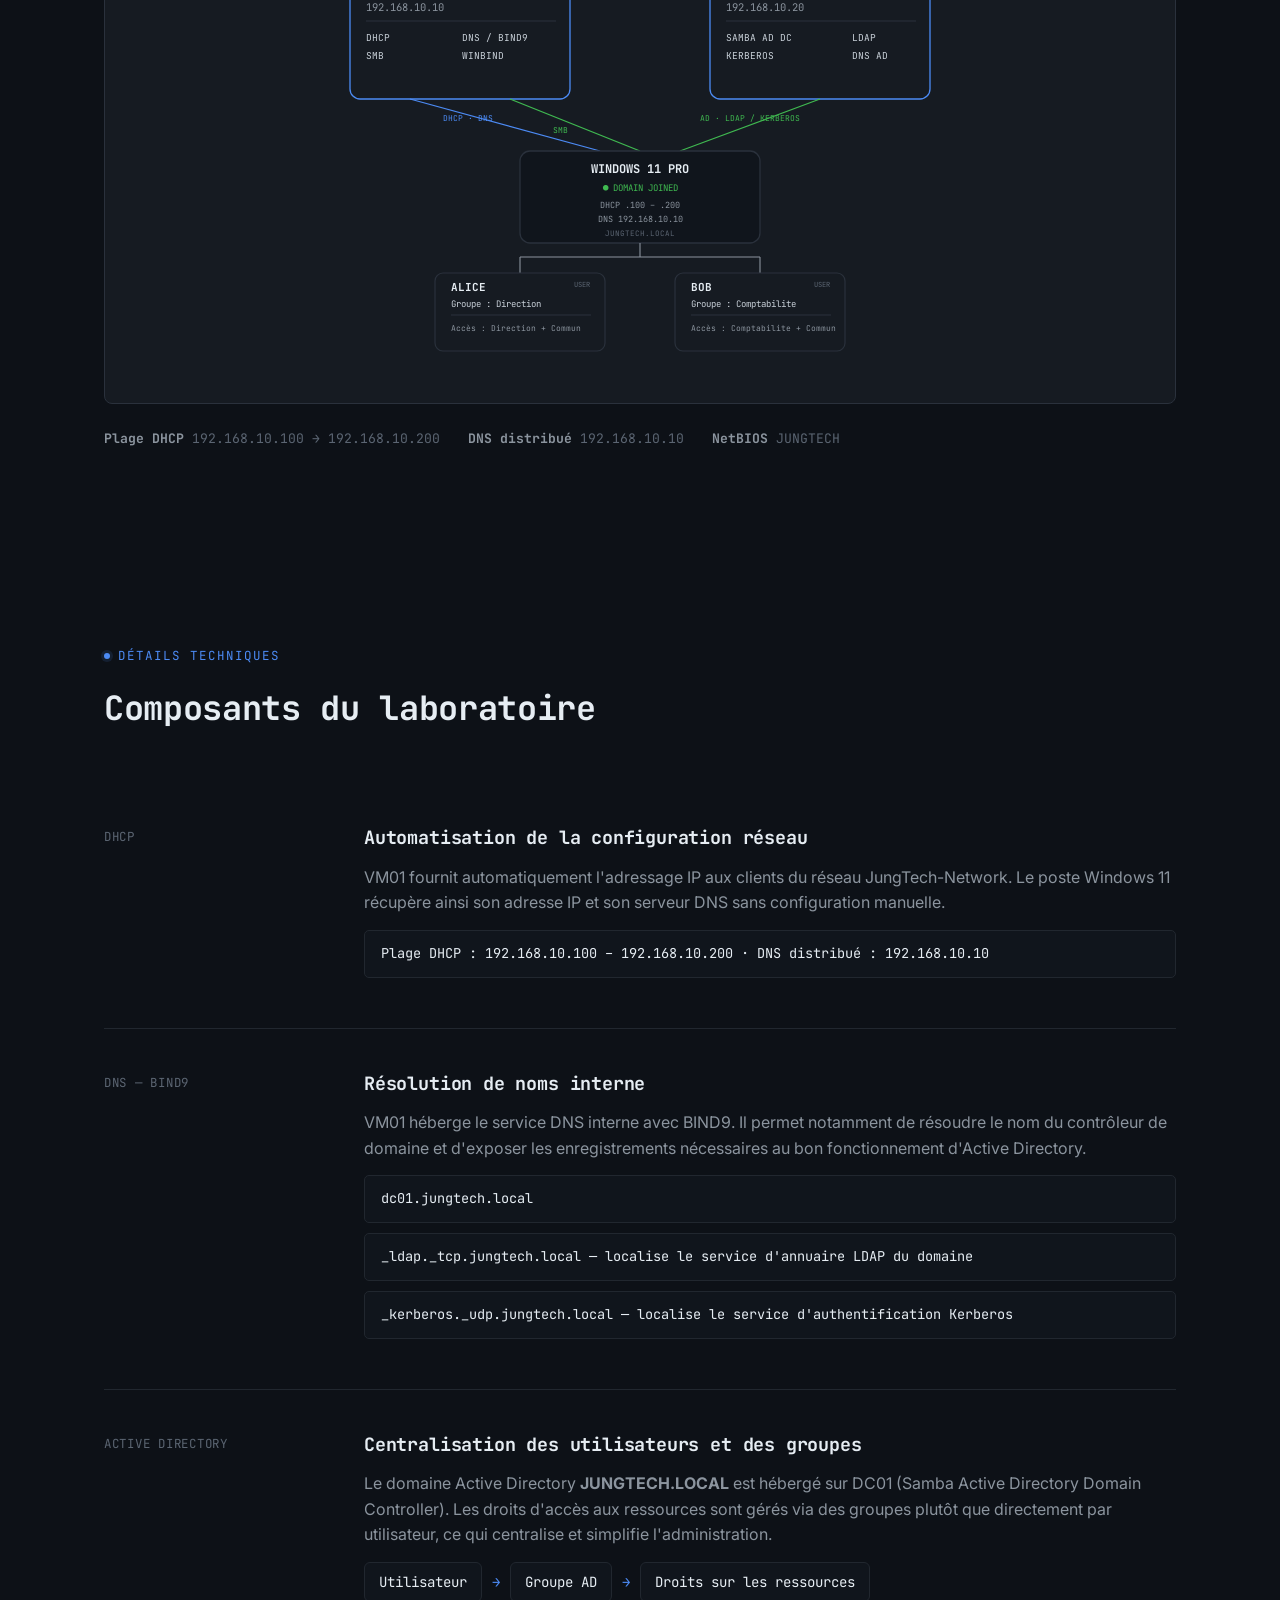
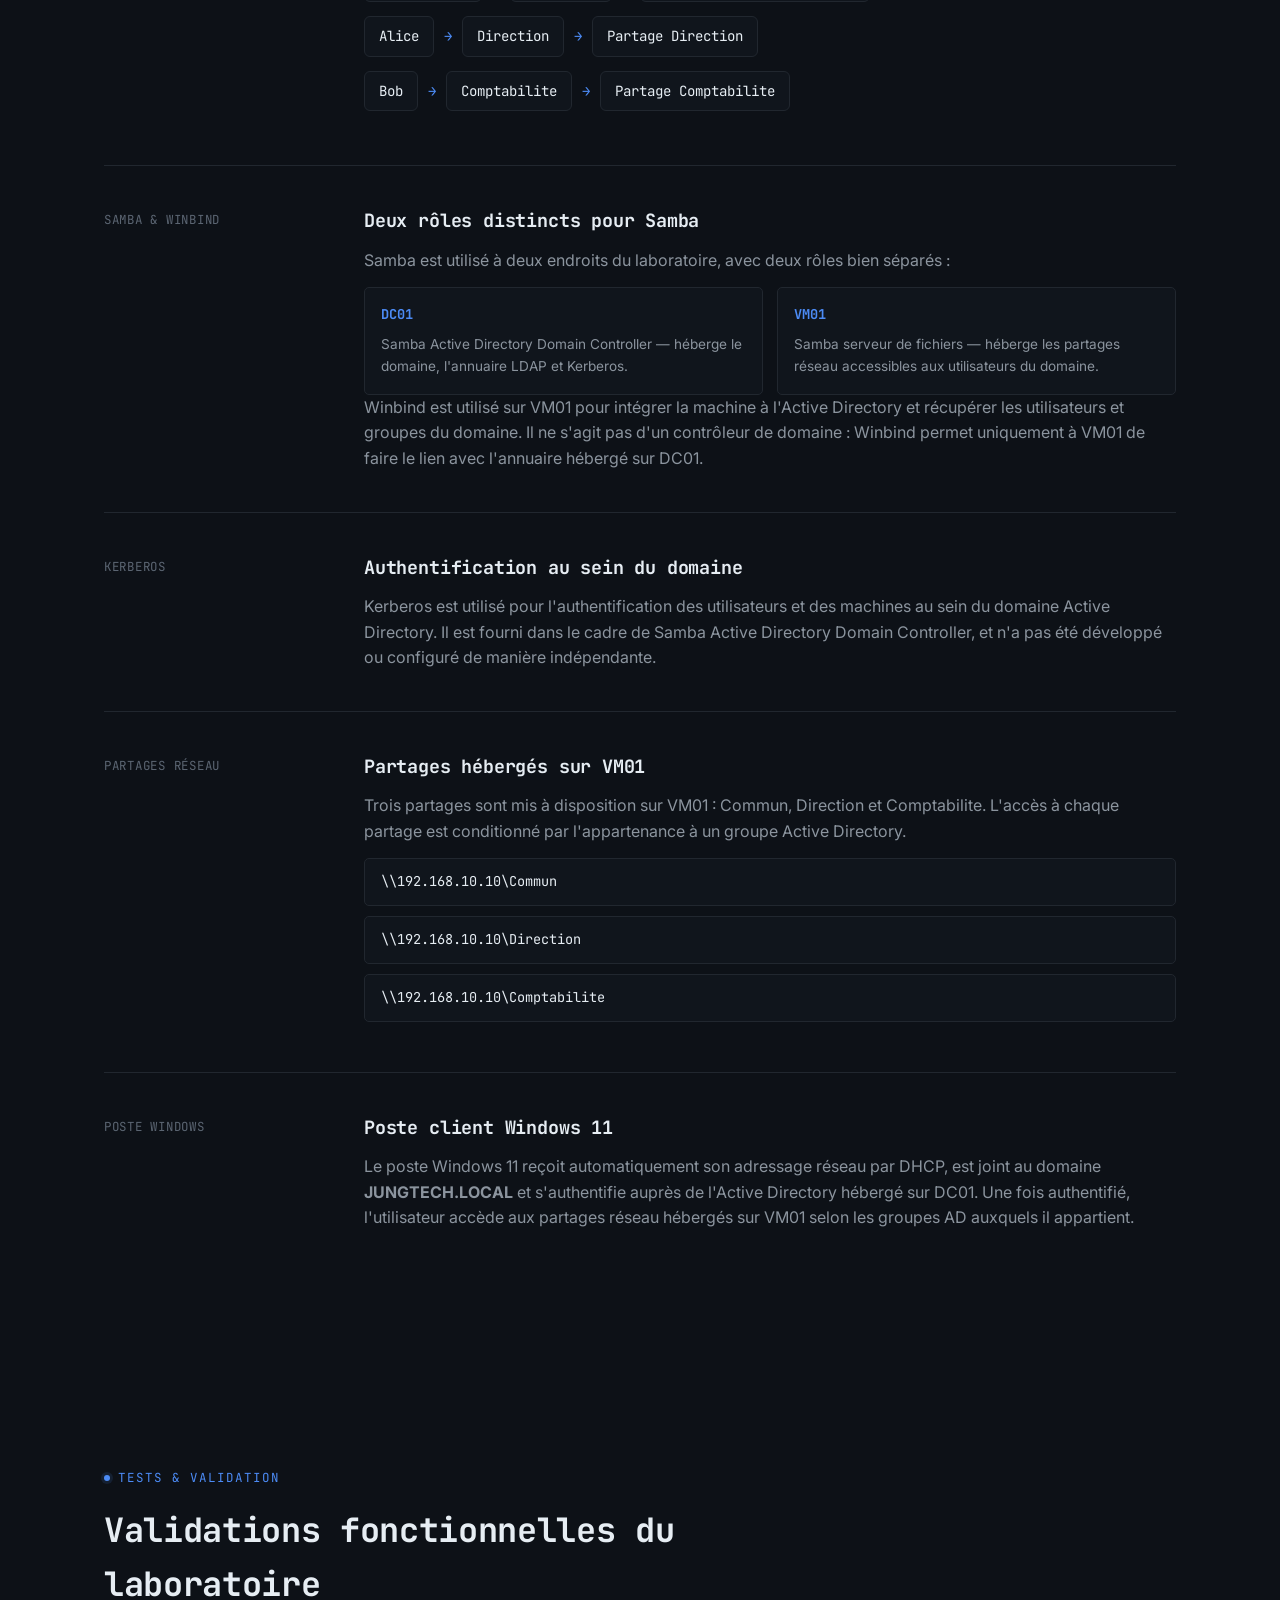
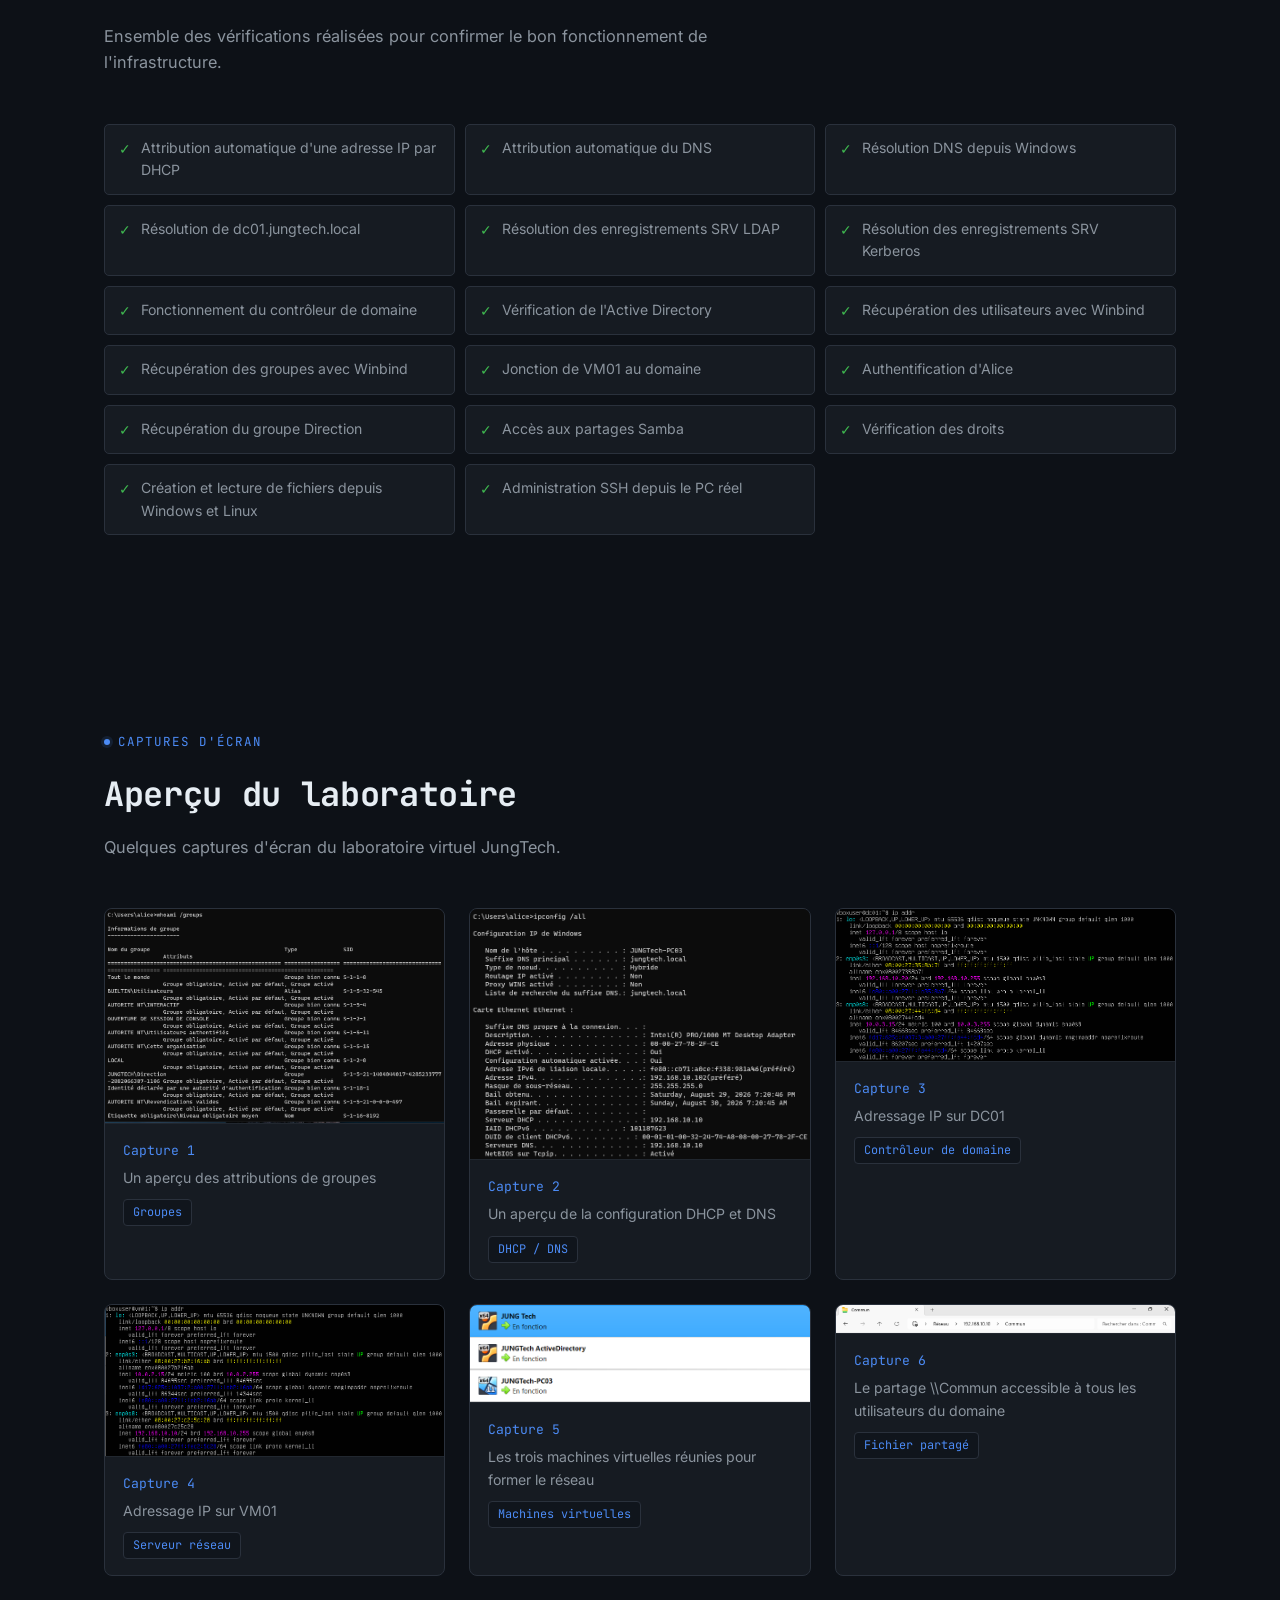
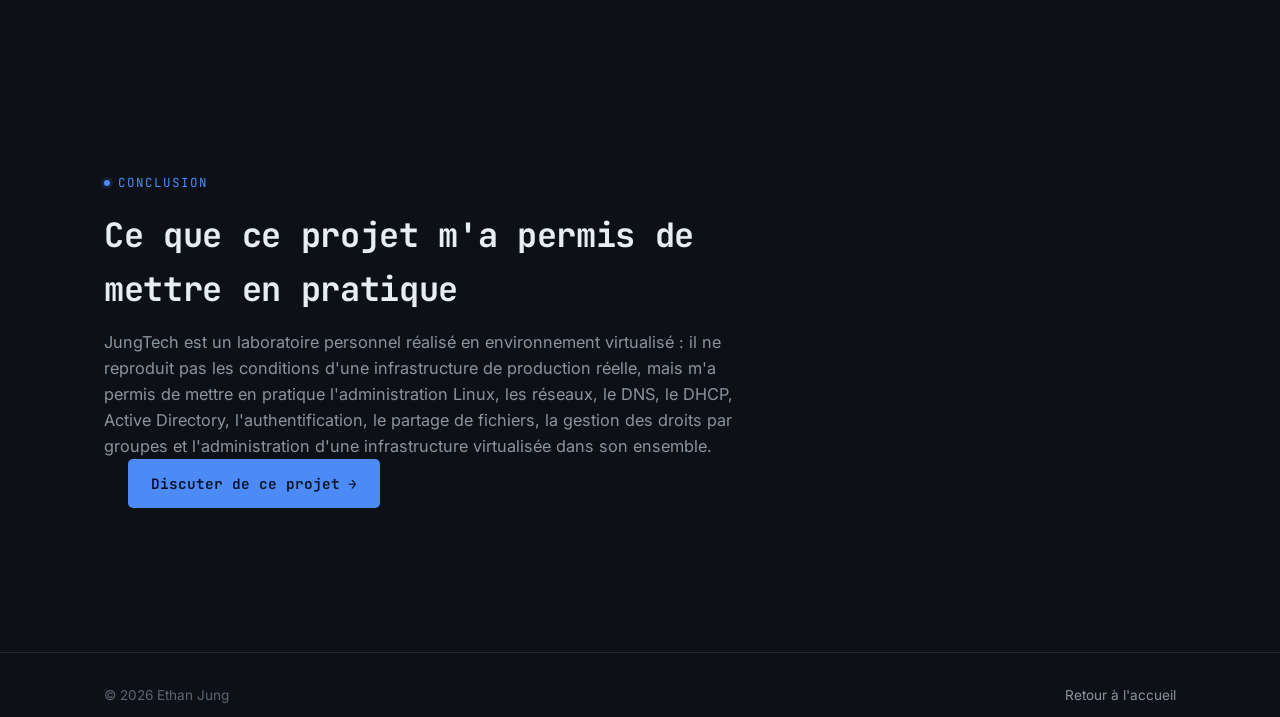
==== commit 61ab7656: "Update Infra-Reseau.html" ====
--- a/Infra-Reseau.html
+++ b/Infra-Reseau.html
@@ -428,19 +428,12 @@
           Active Directory, l'authentification, le partage de fichiers, la gestion des droits
           par groupes et l'administration d'une infrastructure virtualisée dans son ensemble.
         </p>
-      </div>
+        <div class="container">
+    <a href="index.html#contact" class="btn btn-primary">Discuter de ce projet <span class="btn-arrow">→</span></a>
     </div>
   </section>
 
   <!-- ============ CTA RETOUR ============ -->
-  <section>
-  <div class="container">
-    <a href="index.html#contact" class="btn btn-primary">Discuter de ce projet <span class="btn-arrow">→</span></a>
-  </div>
-</section>
-
-</main>
-
 <footer class="site-footer">
   <div class="container footer-row">
     <span>© <span id="year"></span> Ethan Jung</span>
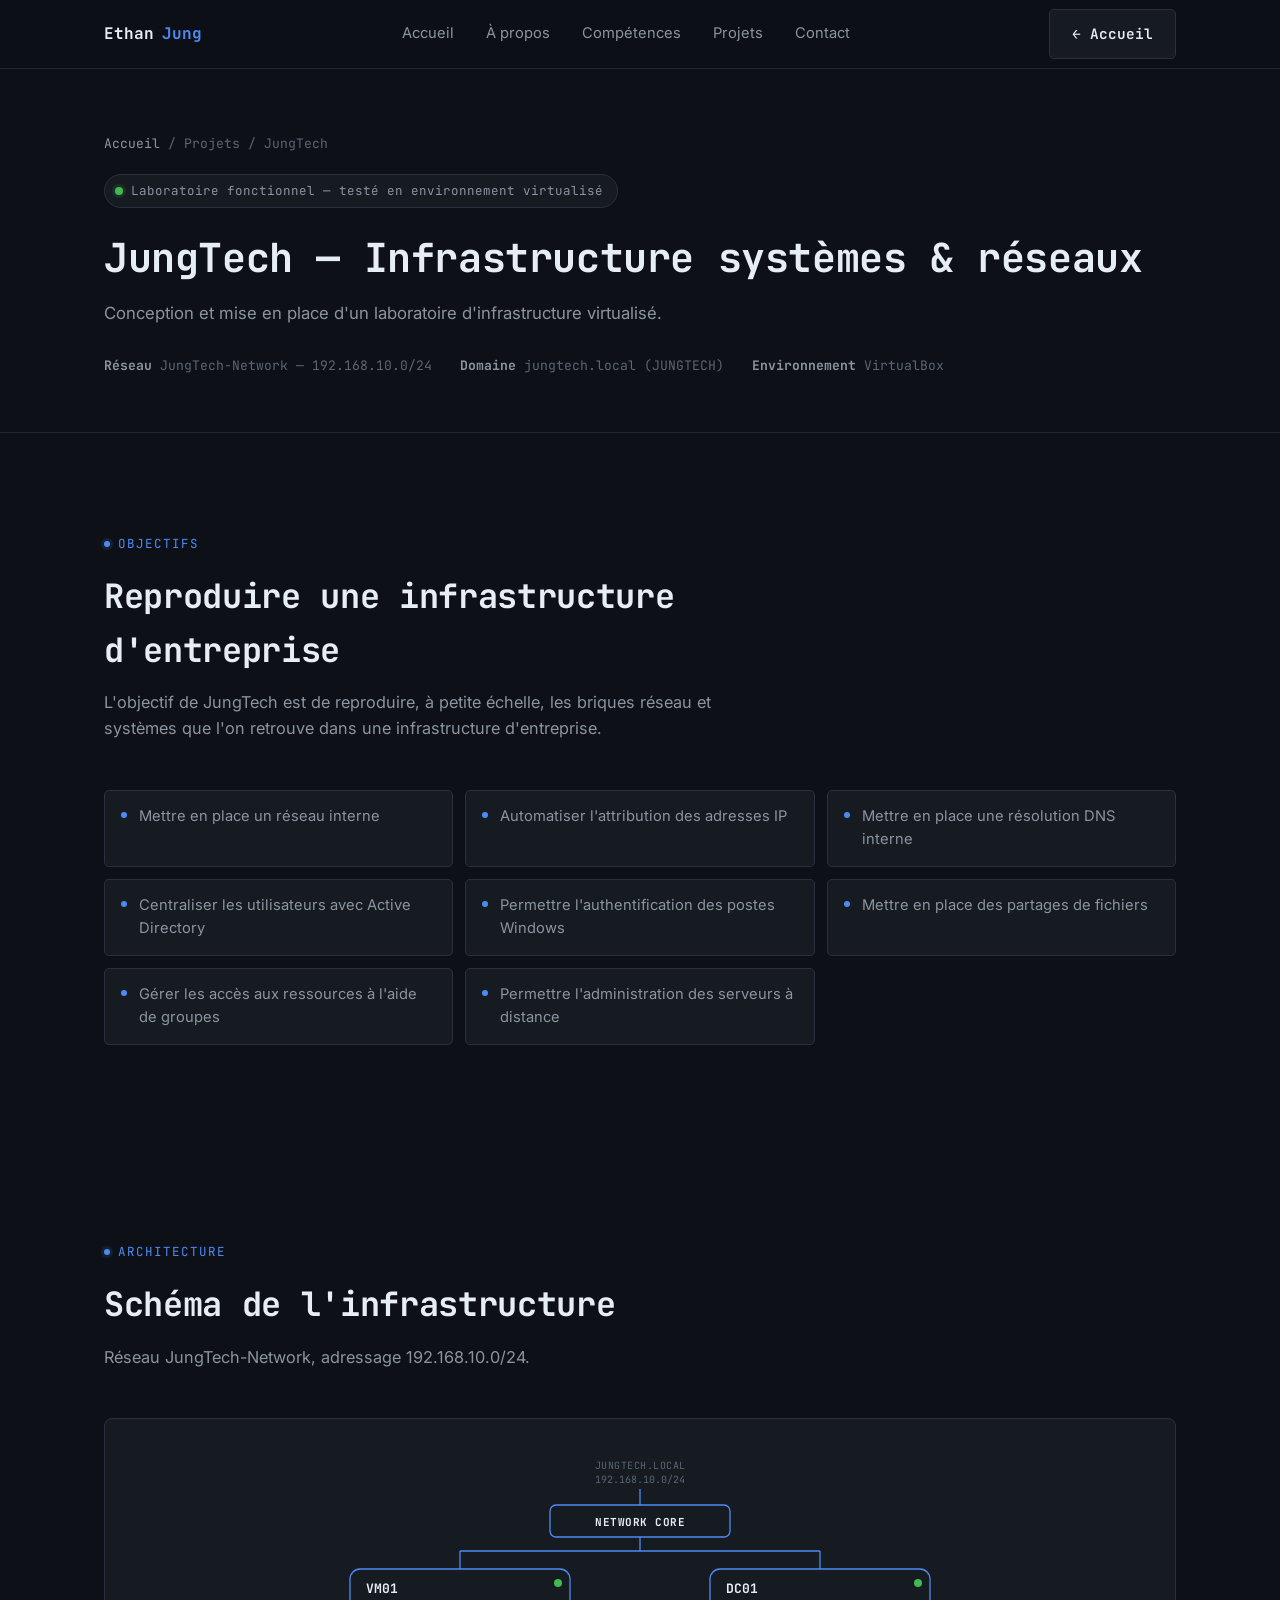
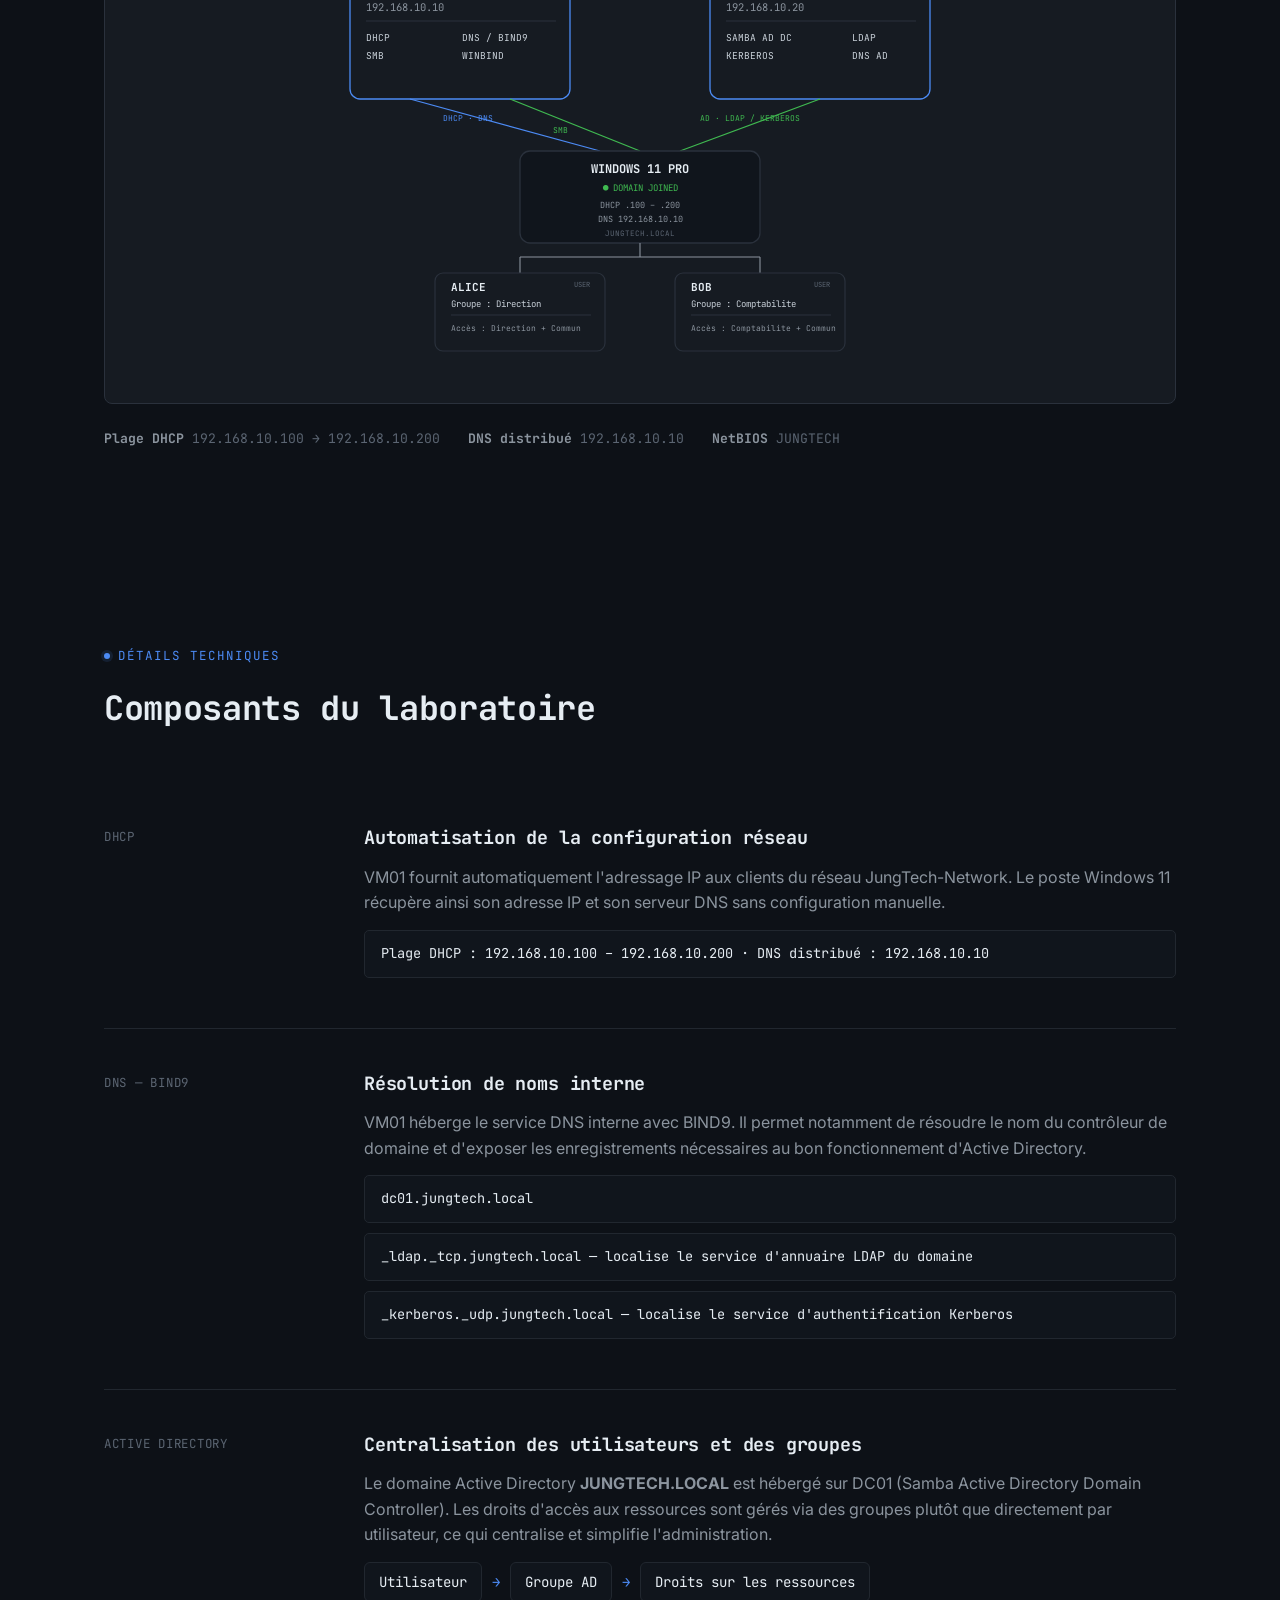
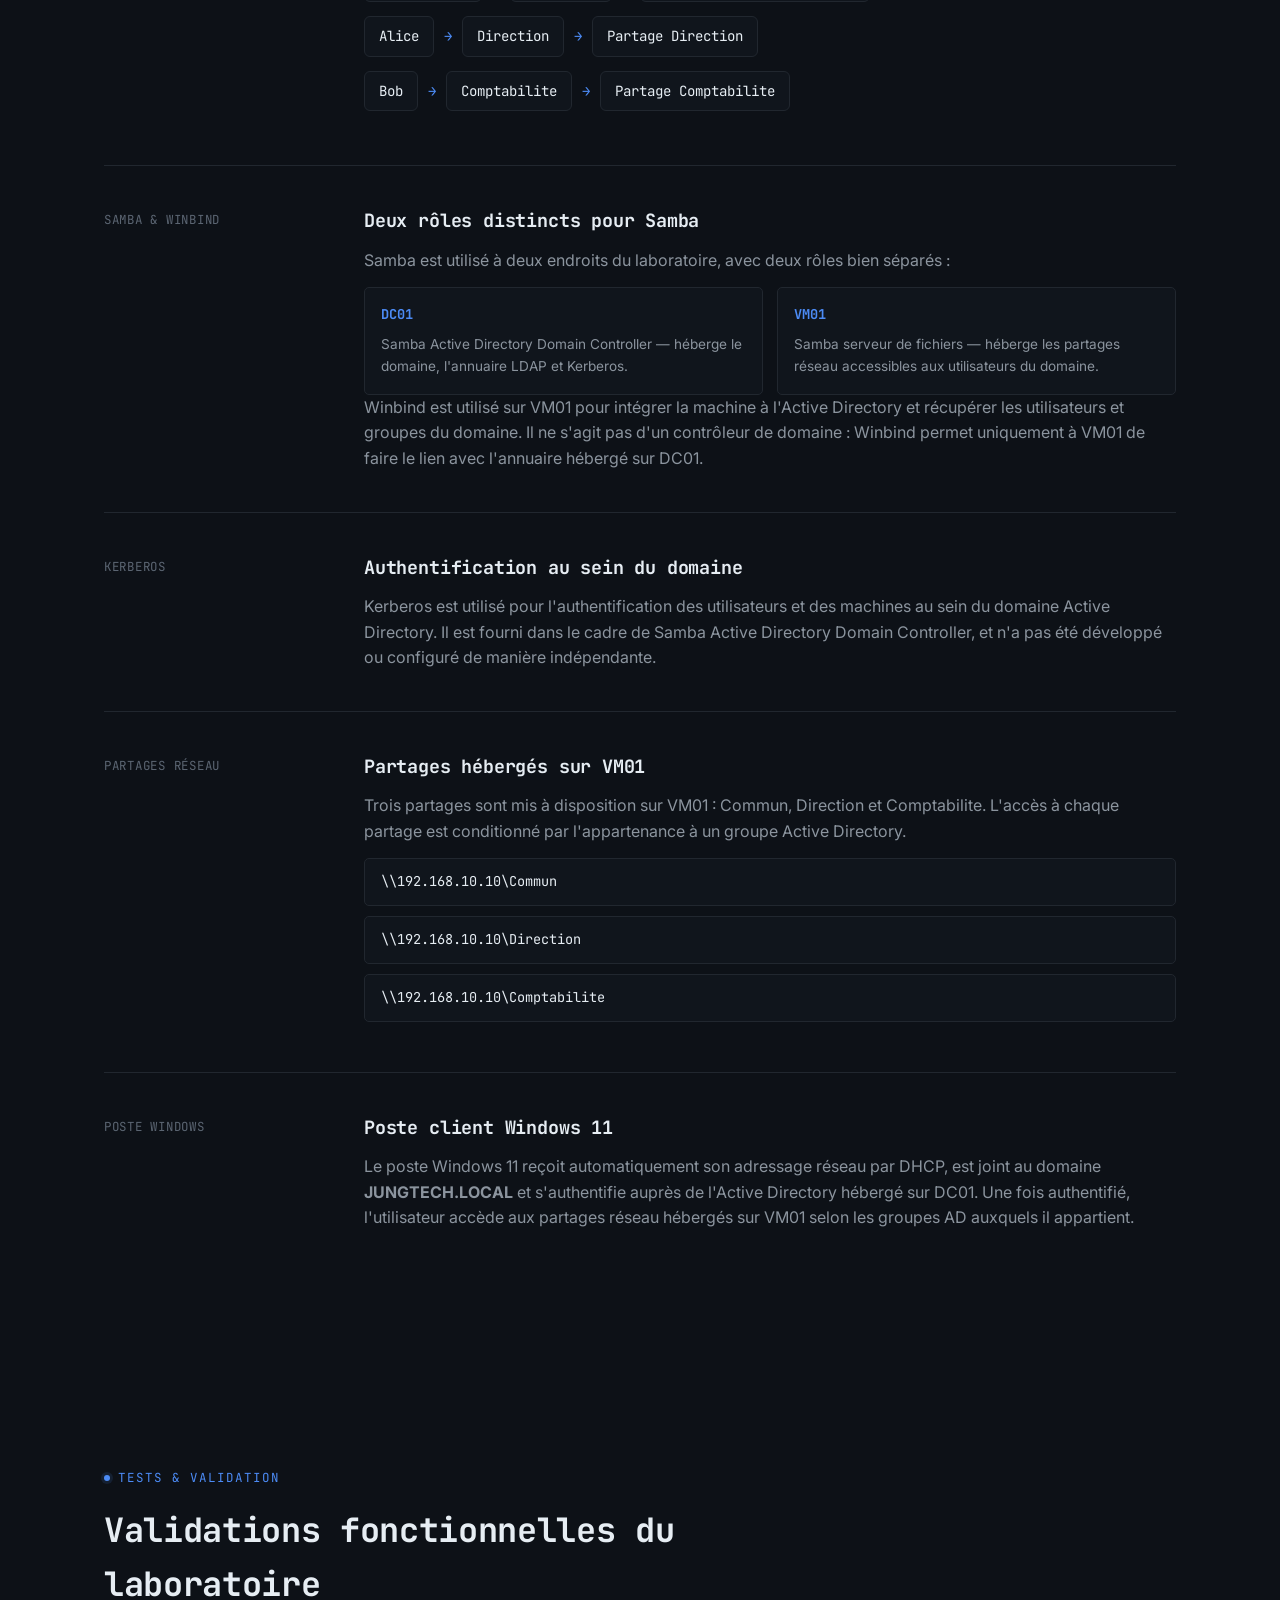
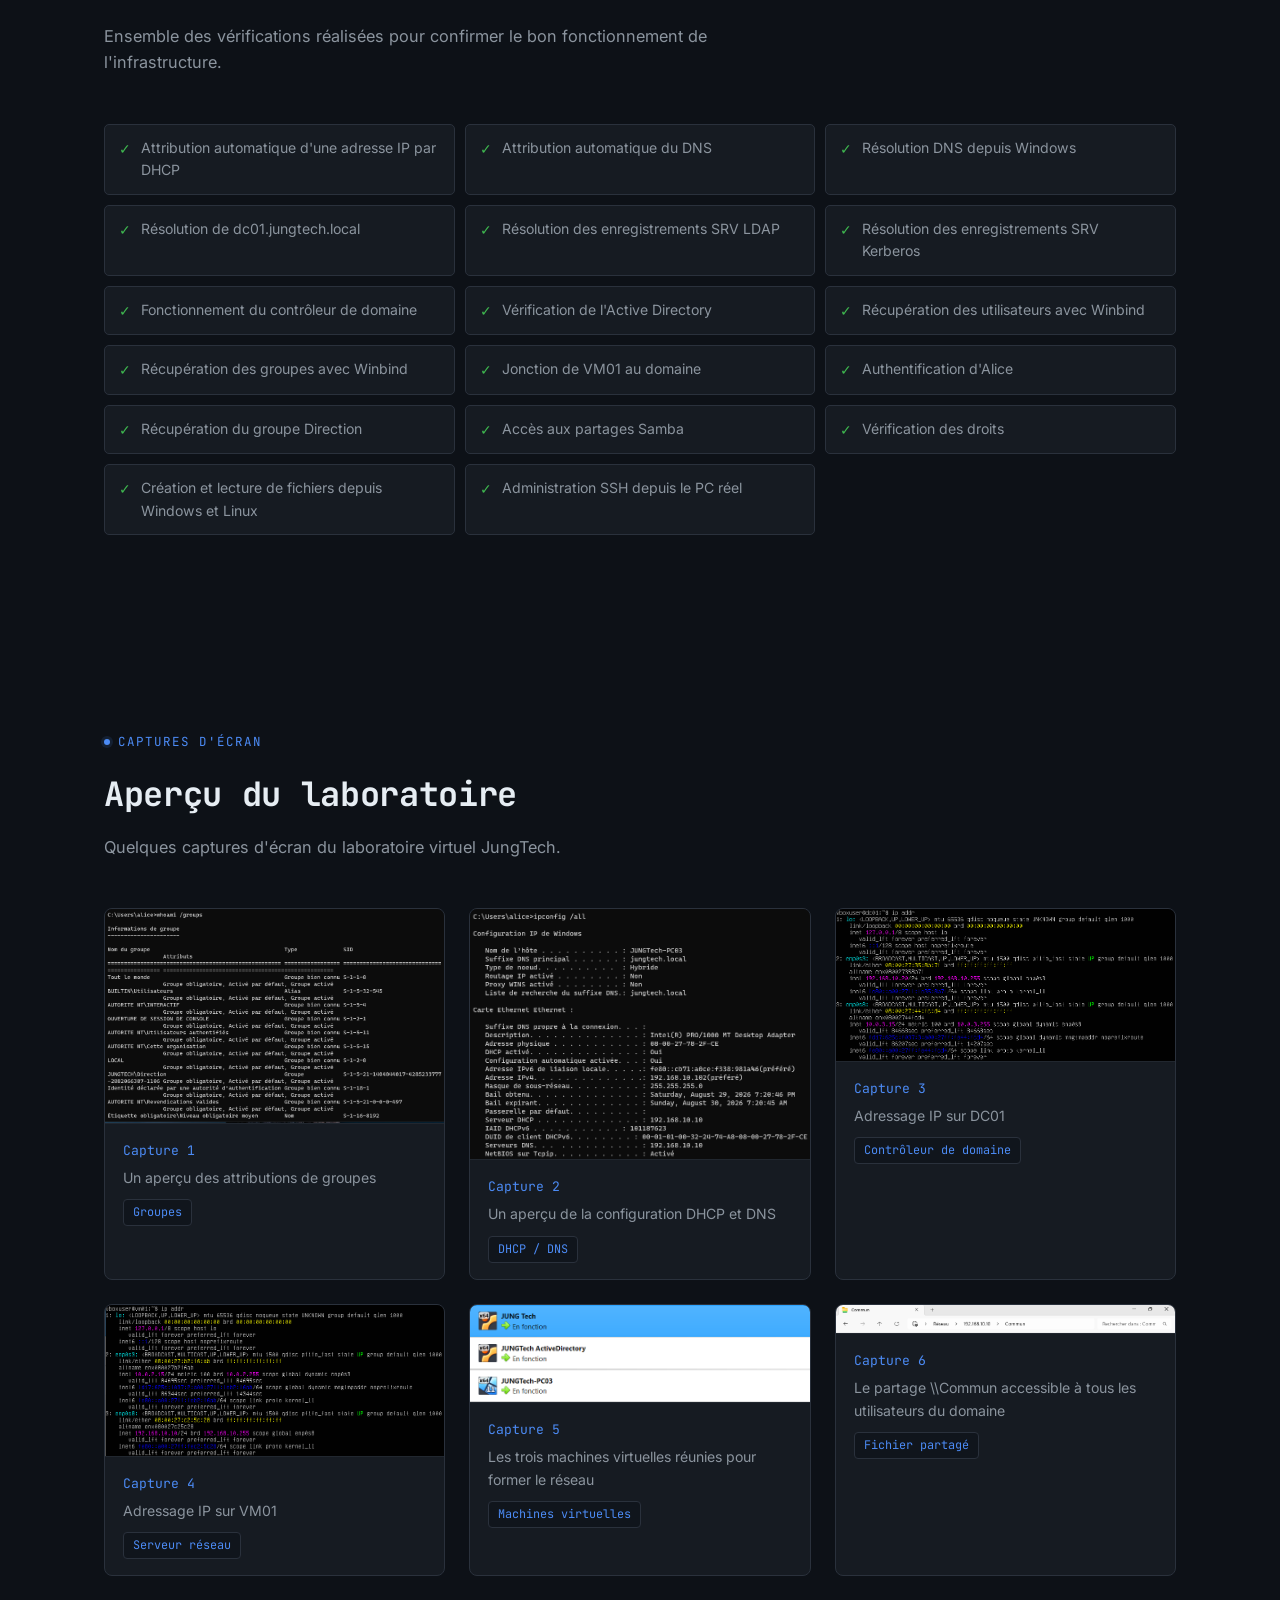
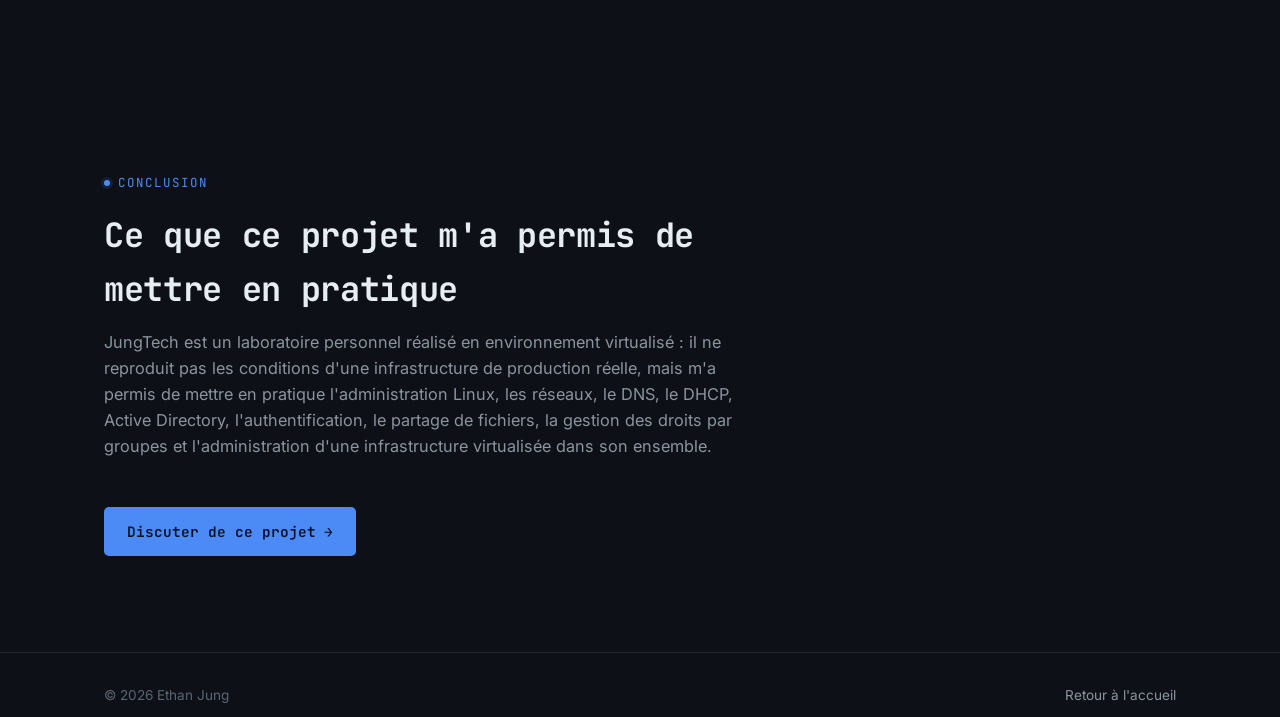
==== commit d8a4a1f4: "Update Infra-Reseau.html" ====
--- a/Infra-Reseau.html
+++ b/Infra-Reseau.html
@@ -416,22 +416,22 @@
   </section>
 
   <!-- ============ CONCLUSION ============ -->
-  <section>
-    <div class="container">
-      <div class="eyebrow">Conclusion</div>
-      <div class="section-intro">
-        <h2>Ce que ce projet m'a permis de mettre en pratique</h2>
-        <p>
-          JungTech est un laboratoire personnel réalisé en environnement virtualisé : il ne
-          reproduit pas les conditions d'une infrastructure de production réelle, mais m'a permis
-          de mettre en pratique l'administration Linux, les réseaux, le DNS, le DHCP,
-          Active Directory, l'authentification, le partage de fichiers, la gestion des droits
-          par groupes et l'administration d'une infrastructure virtualisée dans son ensemble.
-        </p>
-        <div class="container">
+<section>
+  <div class="container">
+    <div class="eyebrow">Conclusion</div>
+    <div class="section-intro">
+      <h2>Ce que ce projet m'a permis de mettre en pratique</h2>
+      <p>
+        JungTech est un laboratoire personnel réalisé en environnement virtualisé : il ne
+        reproduit pas les conditions d'une infrastructure de production réelle, mais m'a permis
+        de mettre en pratique l'administration Linux, les réseaux, le DNS, le DHCP,
+        Active Directory, l'authentification, le partage de fichiers, la gestion des droits
+        par groupes et l'administration d'une infrastructure virtualisée dans son ensemble.
+      </p>
+    </div>
     <a href="index.html#contact" class="btn btn-primary">Discuter de ce projet <span class="btn-arrow">→</span></a>
-    </div>
-  </section>
+  </div>
+</section>
 
   <!-- ============ CTA RETOUR ============ -->
 <footer class="site-footer">
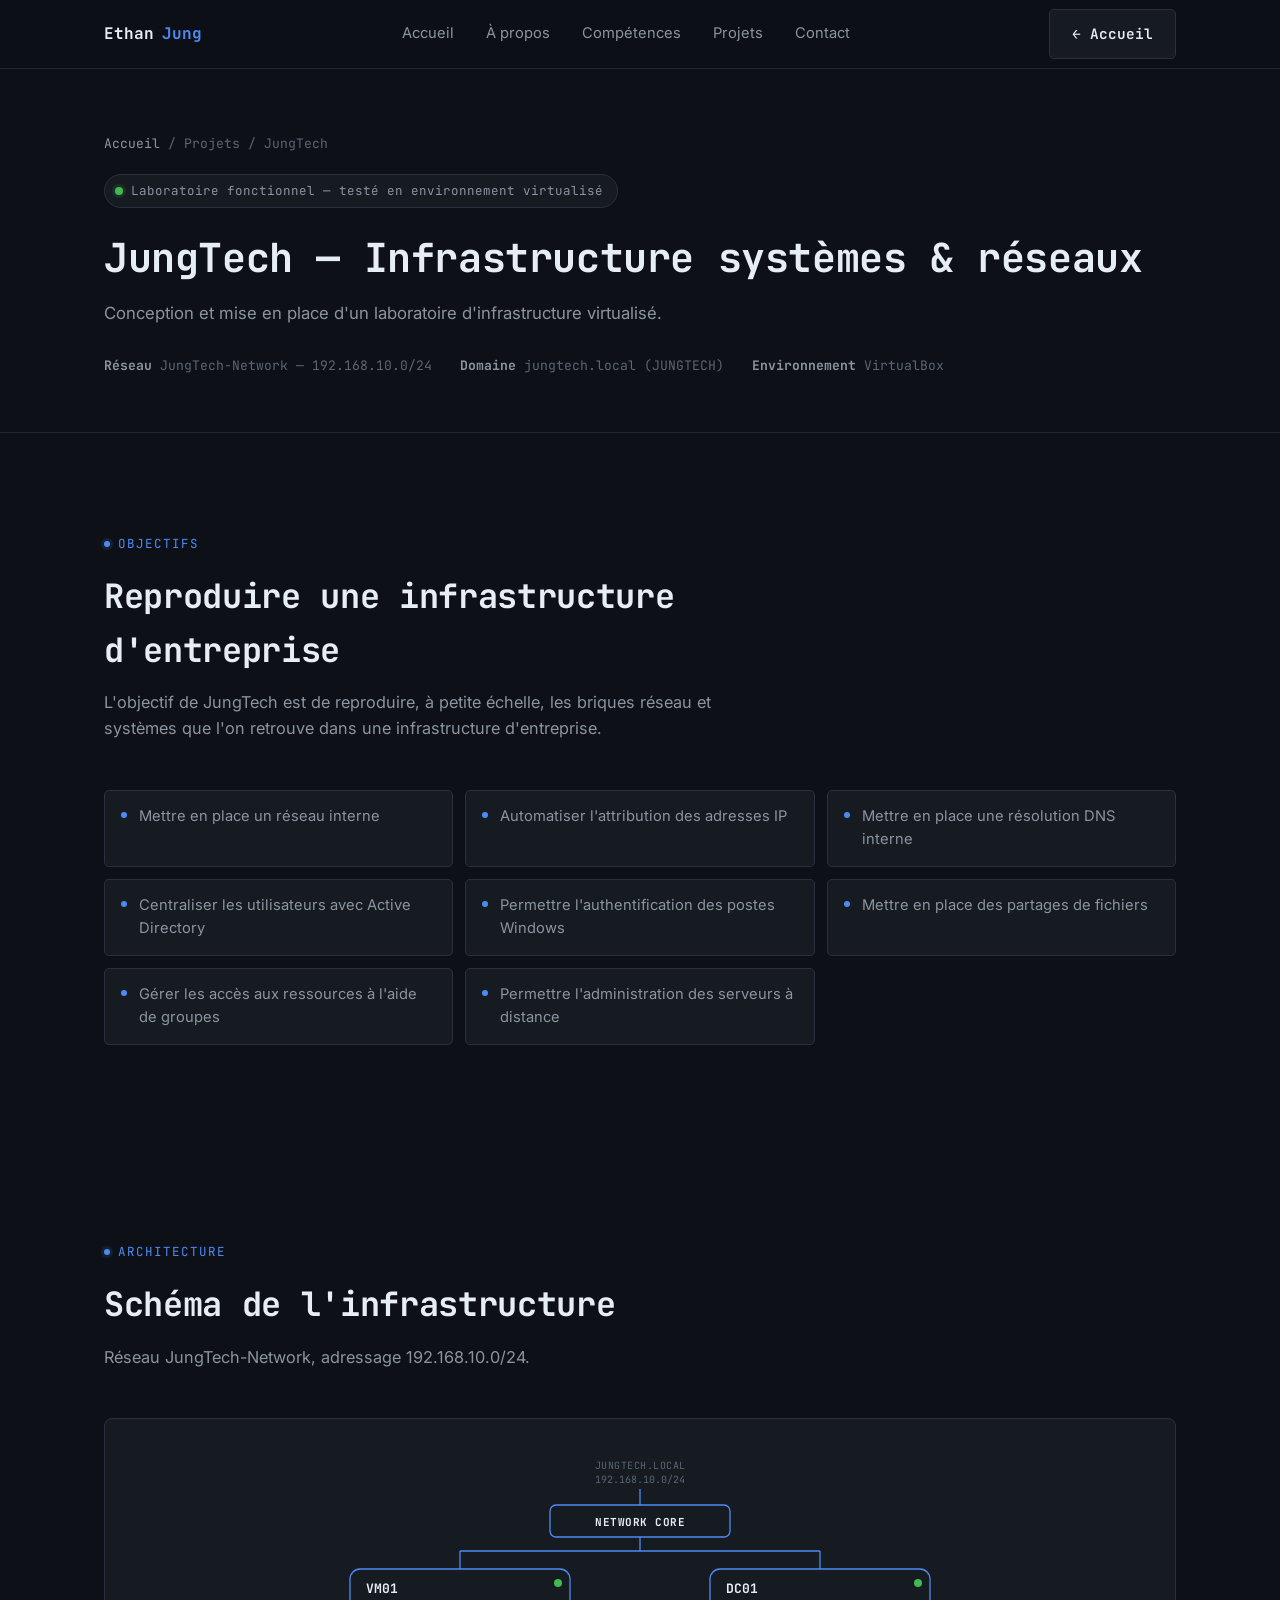
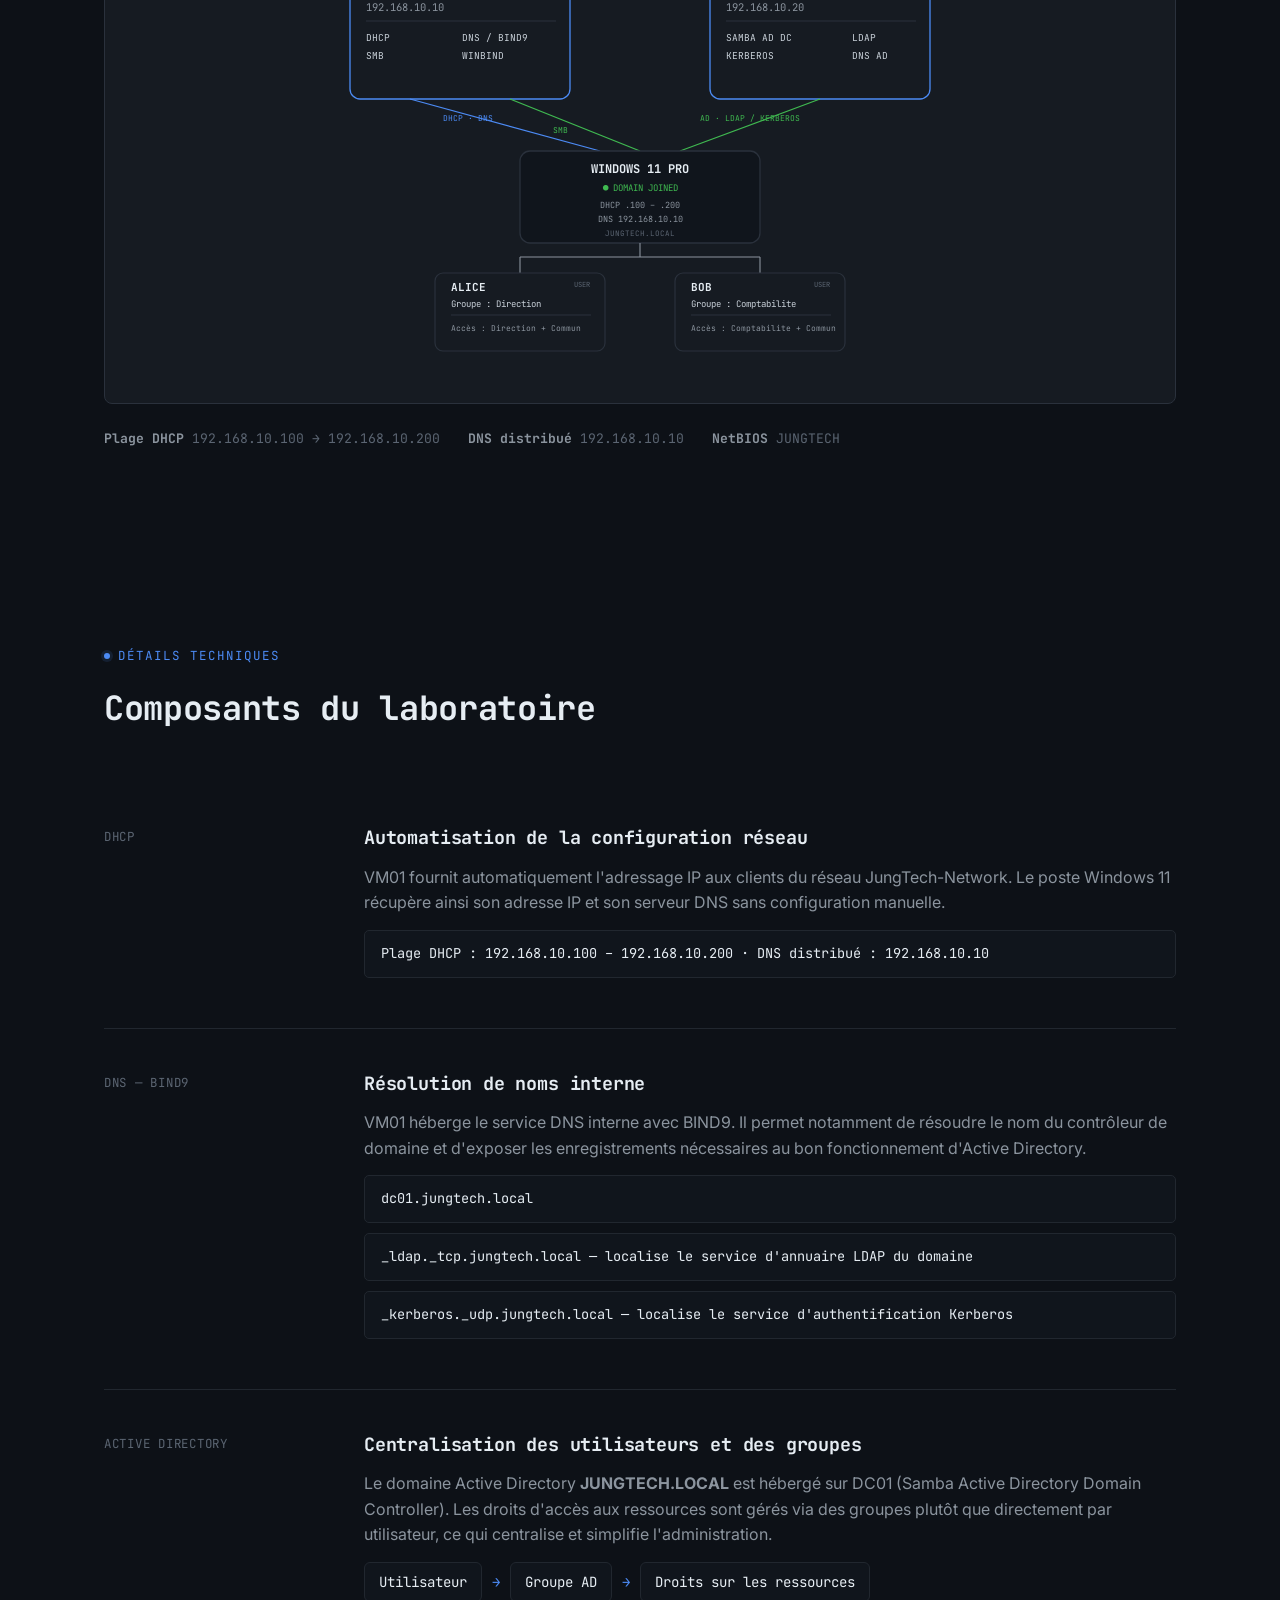
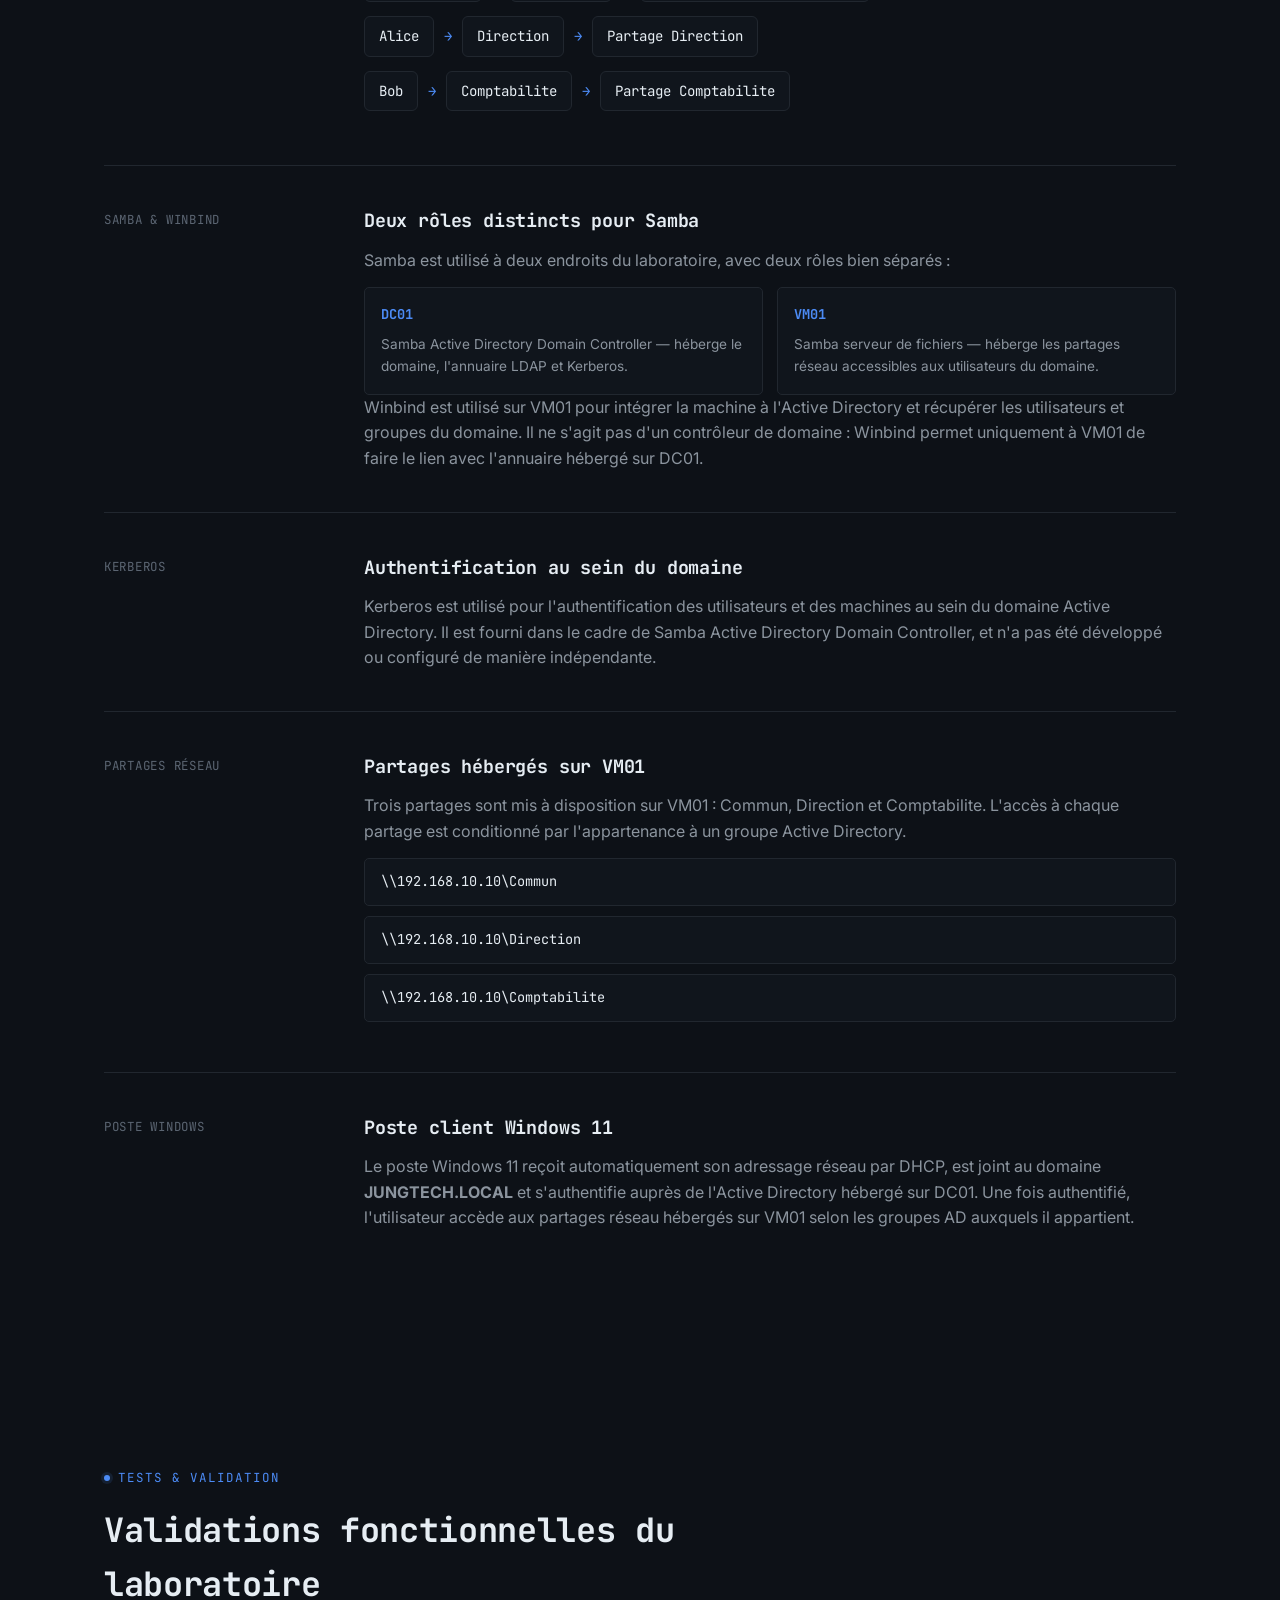
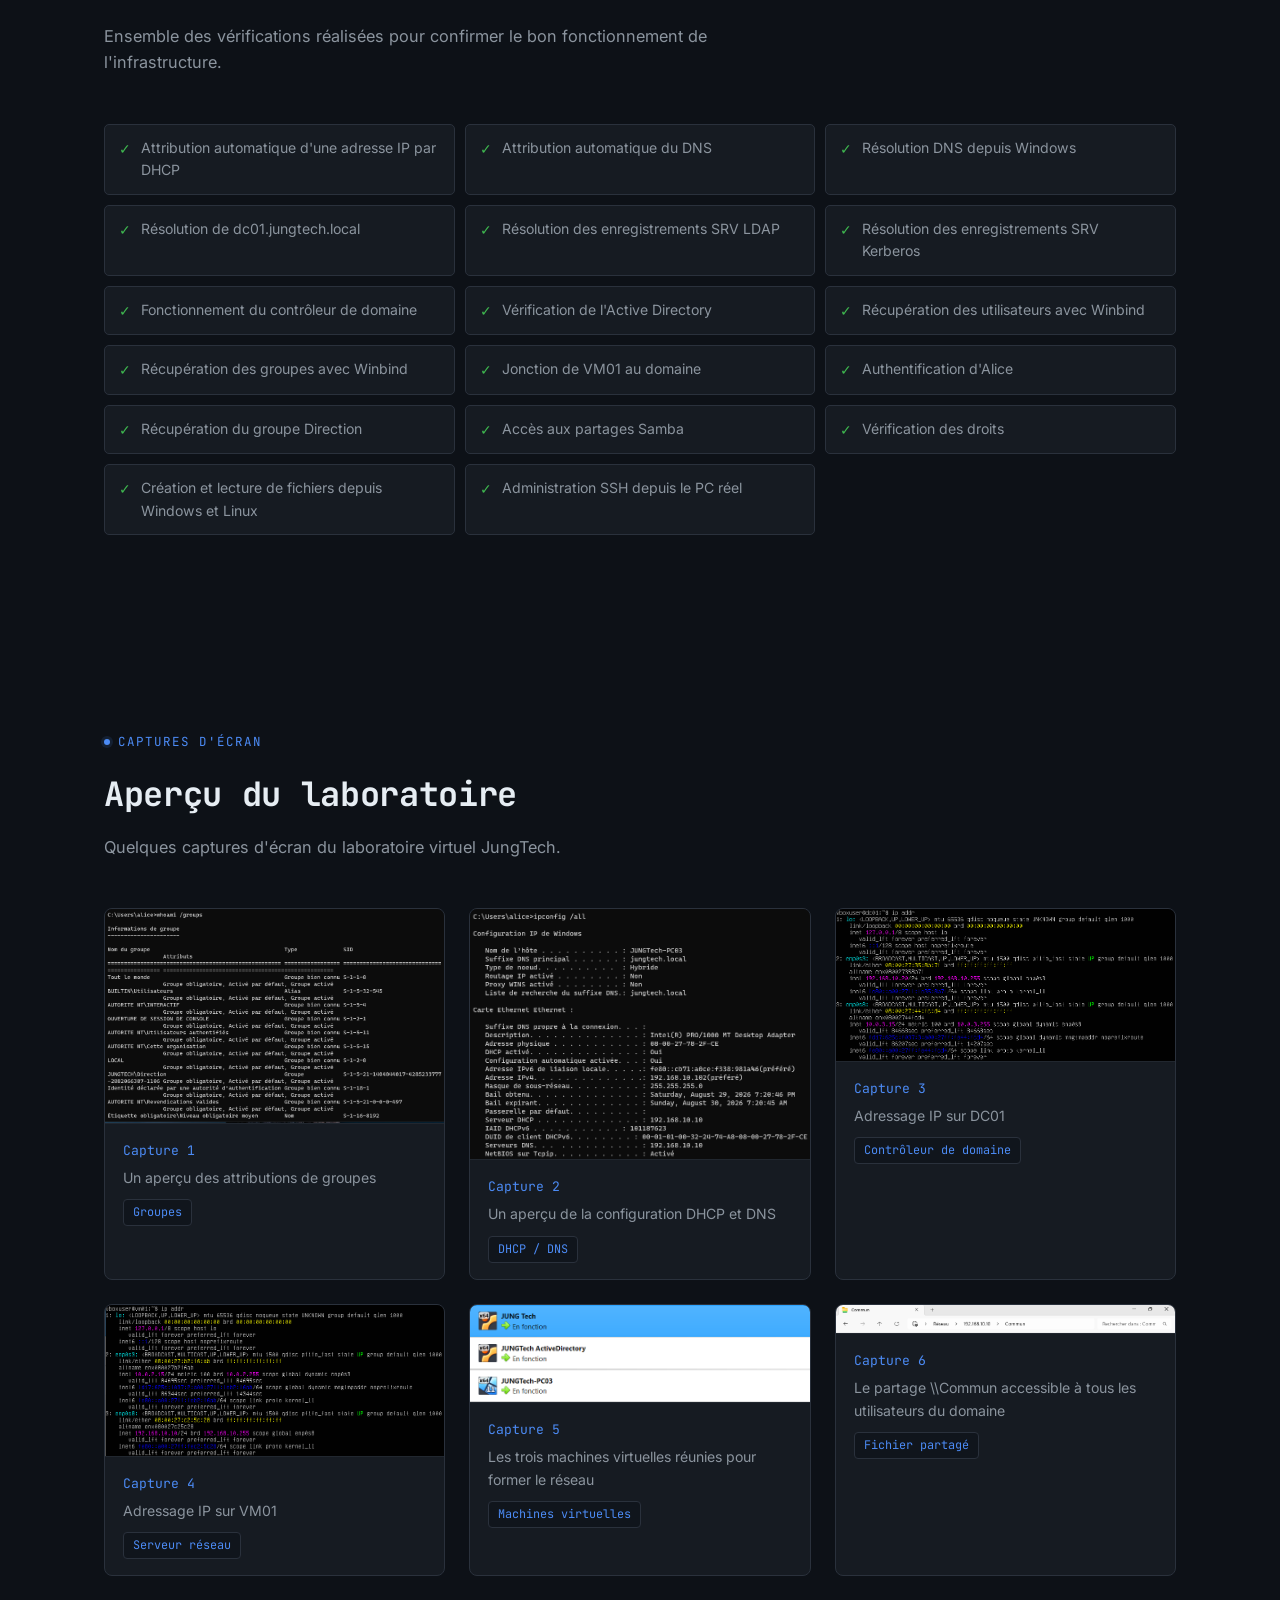
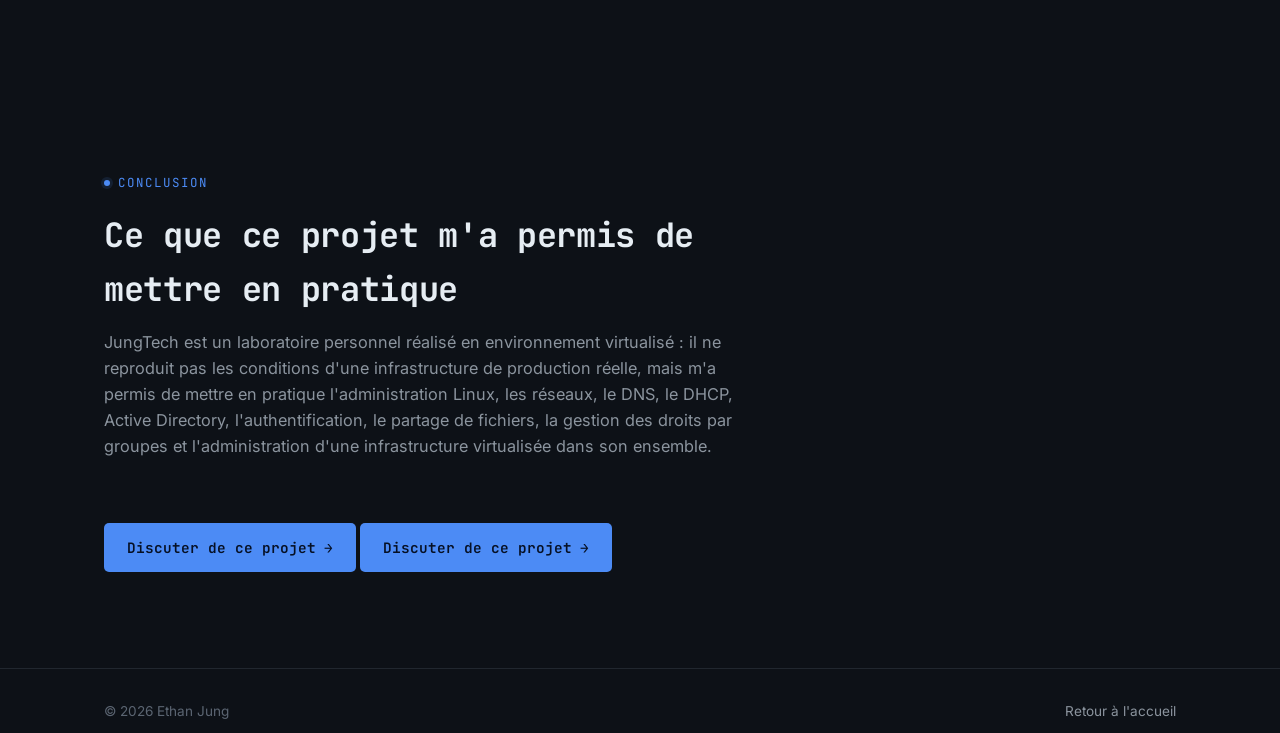
==== commit 150550be: "Update Infra-Reseau.html" ====
--- a/Infra-Reseau.html
+++ b/Infra-Reseau.html
@@ -430,6 +430,7 @@
       </p>
     </div>
     <a href="index.html#contact" class="btn btn-primary">Discuter de ce projet <span class="btn-arrow">→</span></a>
+    <a href="index.html#contact" class="btn btn-primary" style="margin-top: 16px;">Discuter de ce projet <span class="btn-arrow">→</span></a>
   </div>
 </section>
 
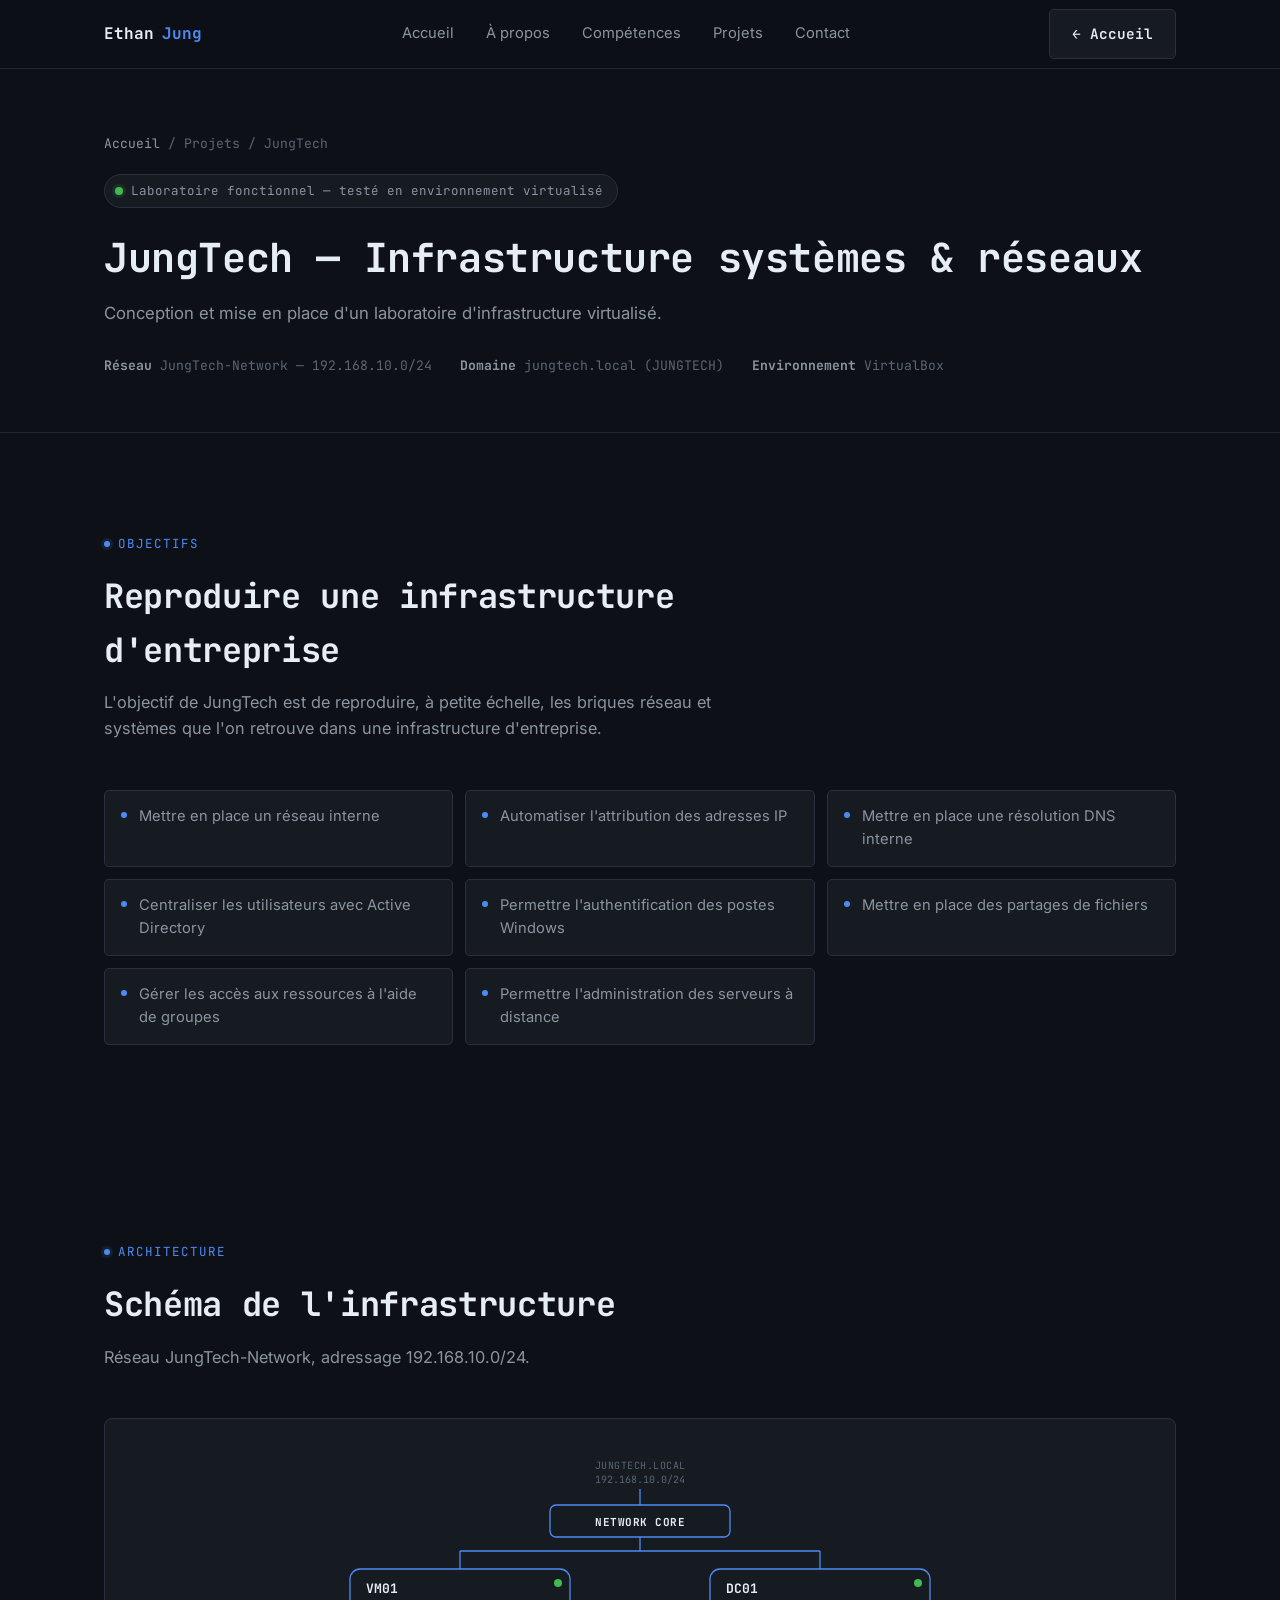
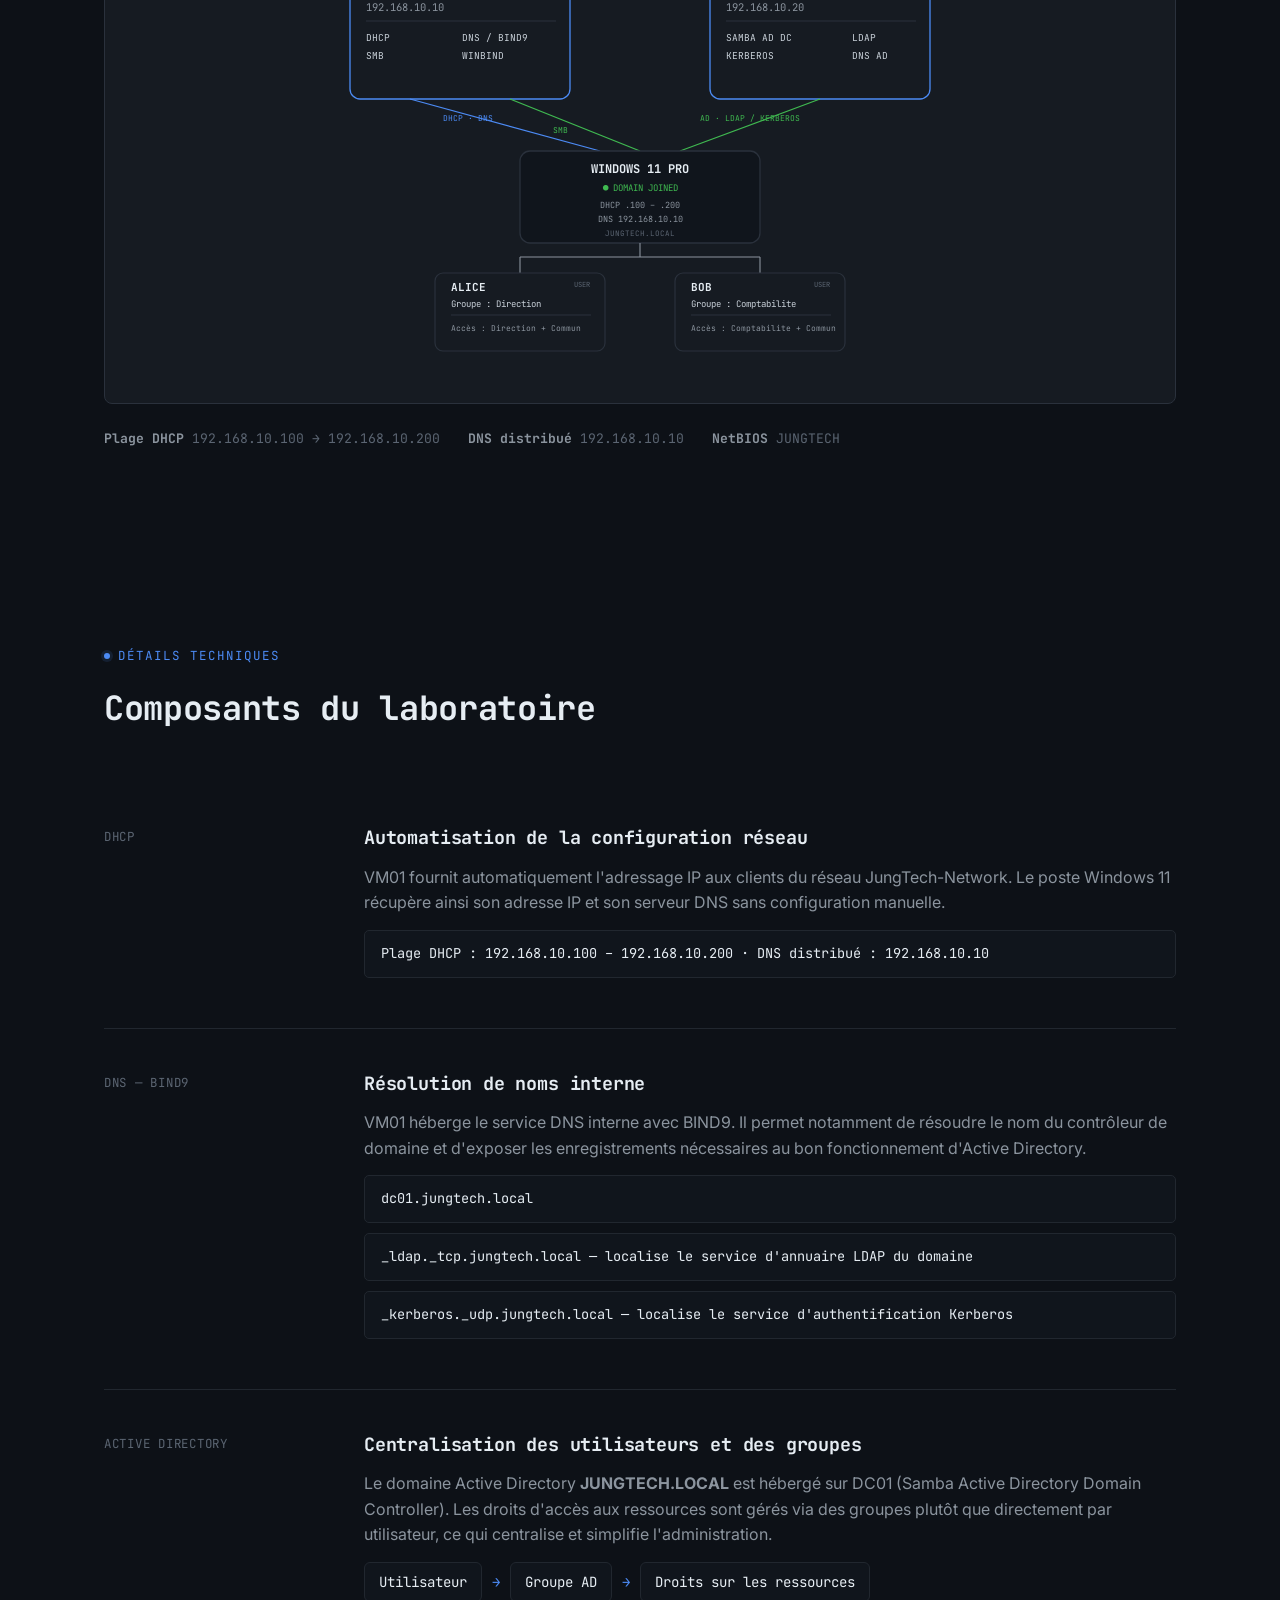
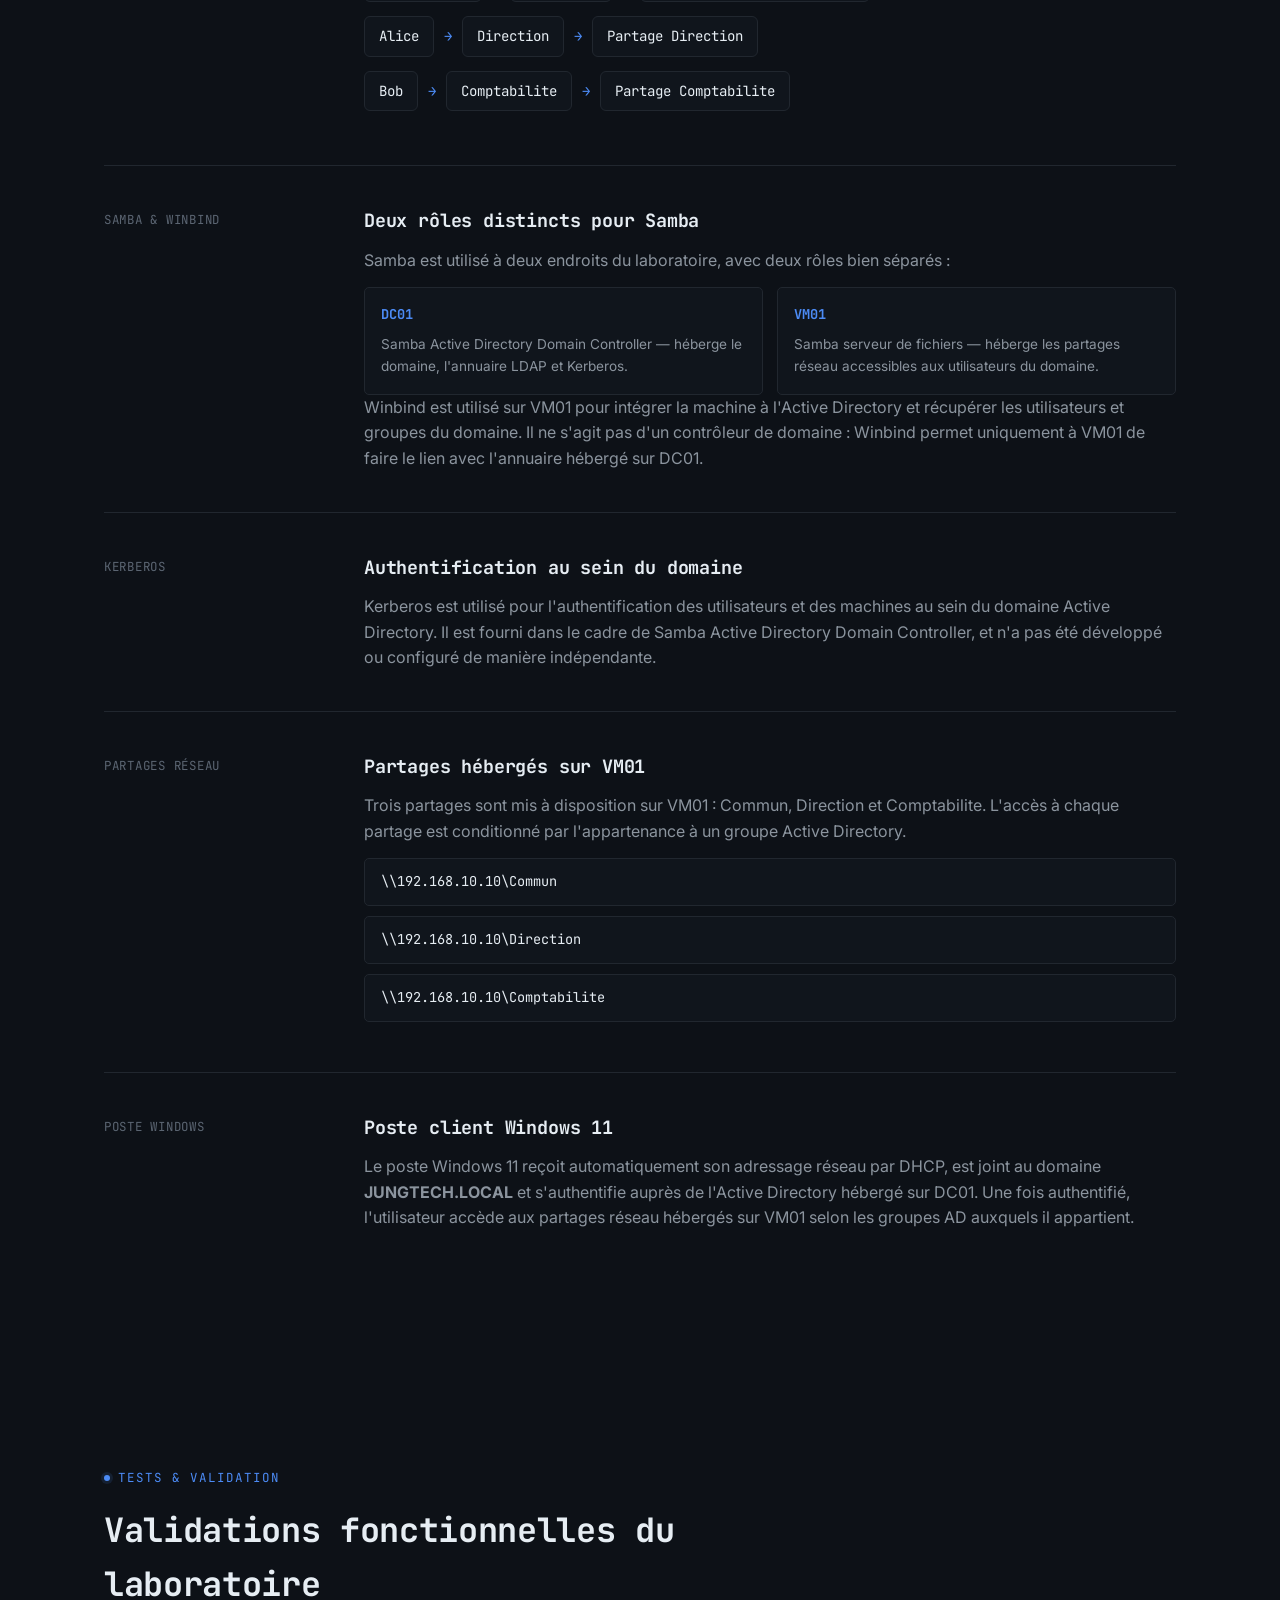
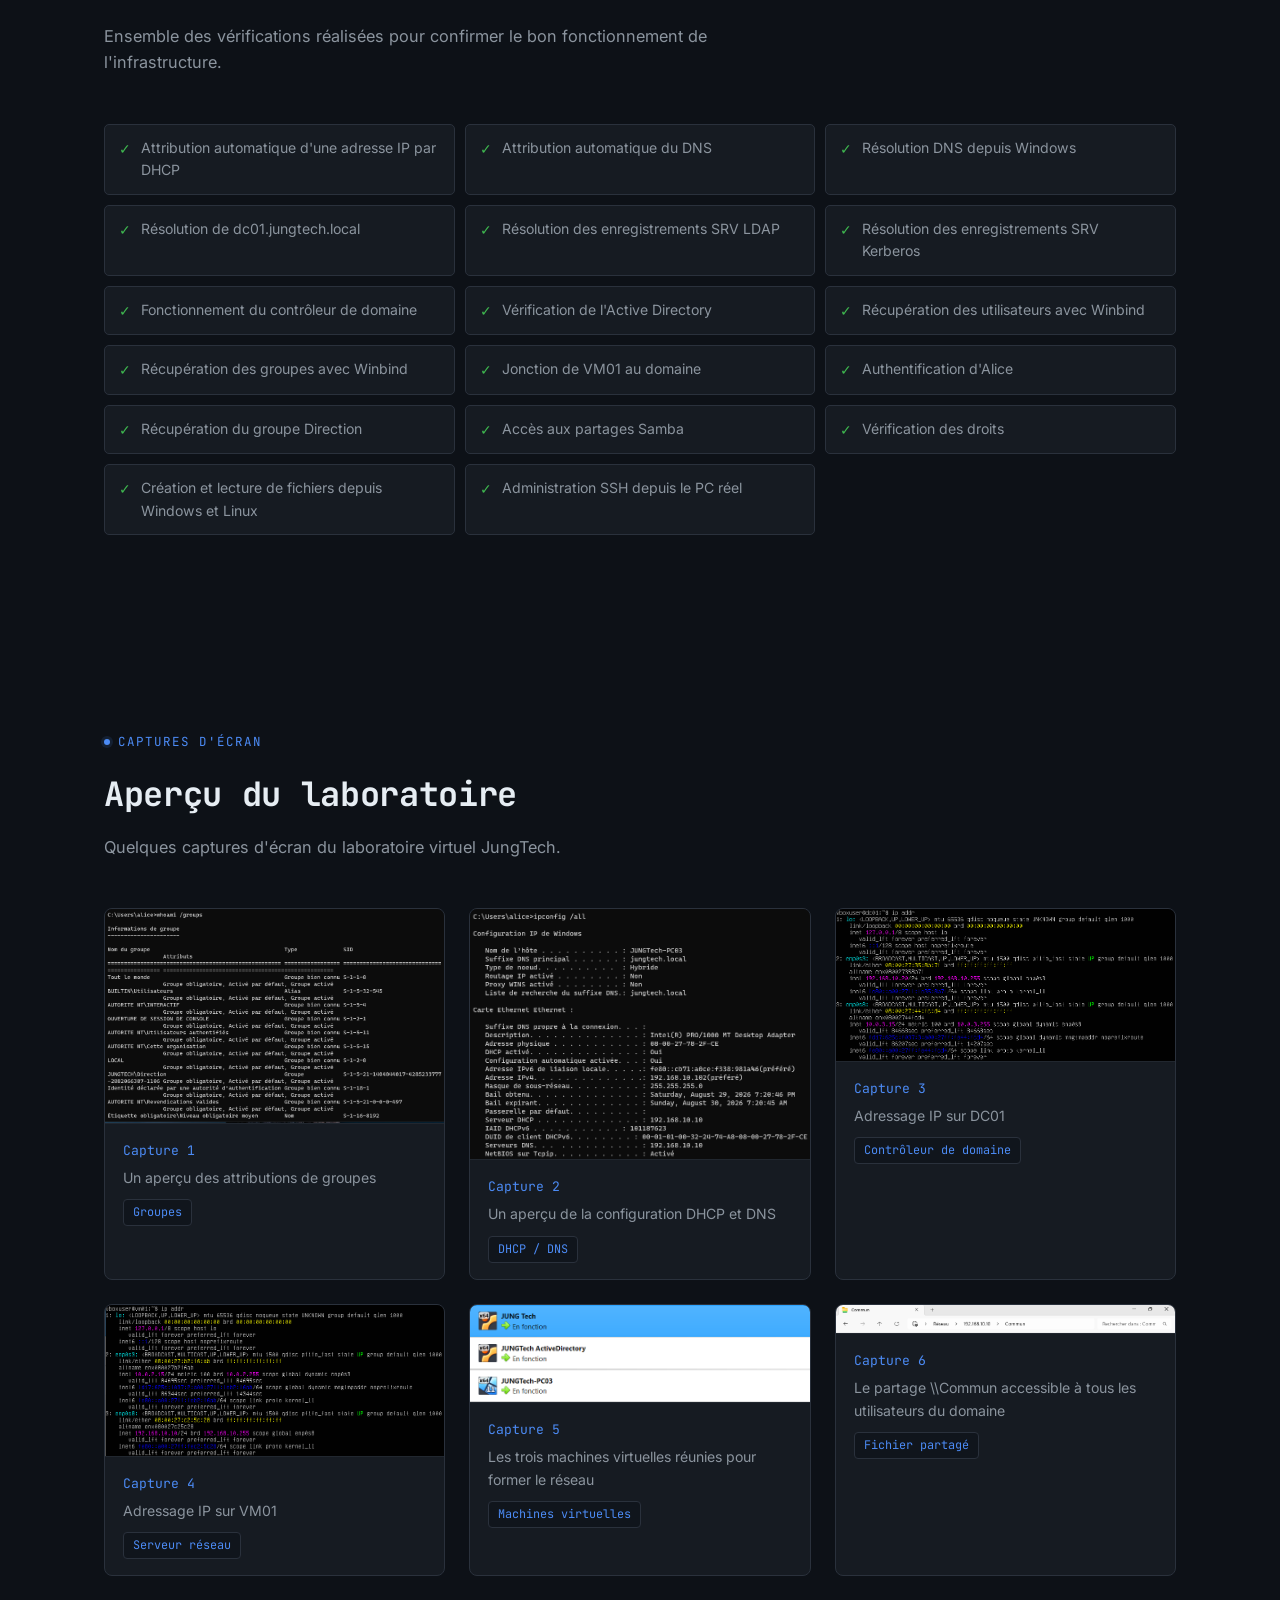
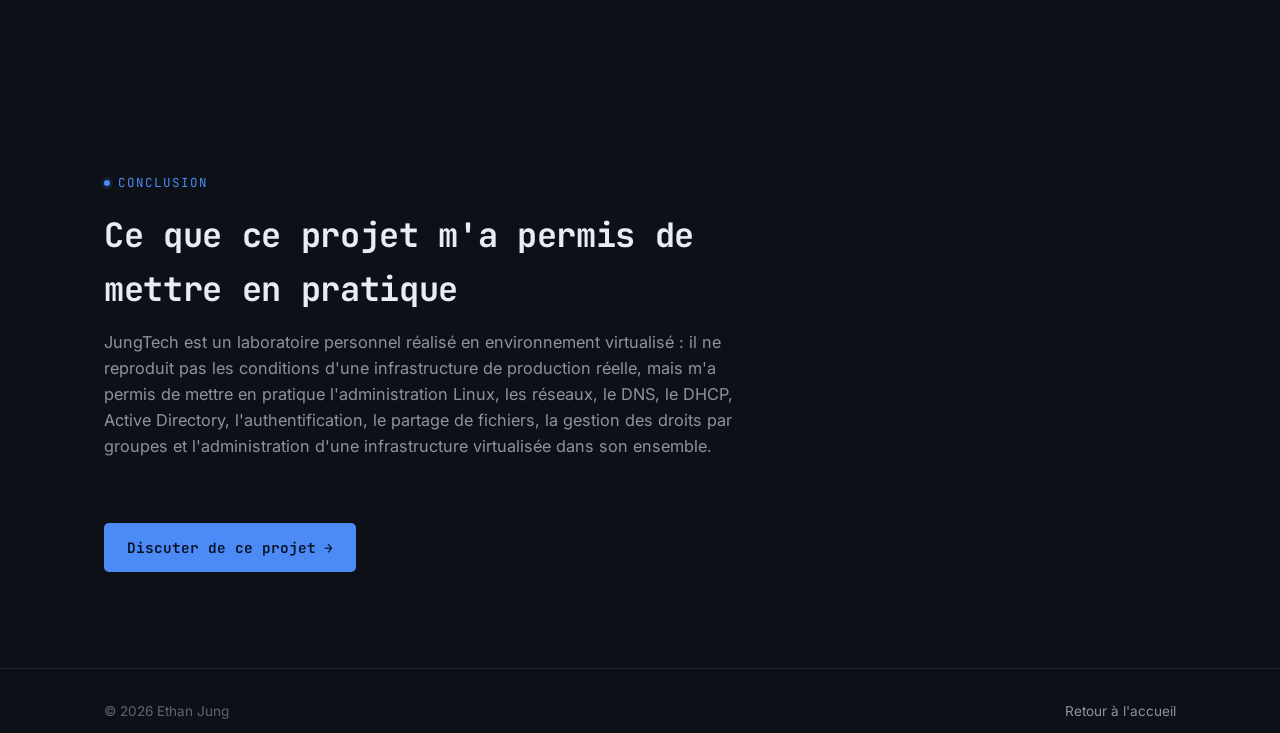
==== commit 149ca7e3: "Update Infra-Reseau.html" ====
--- a/Infra-Reseau.html
+++ b/Infra-Reseau.html
@@ -429,7 +429,6 @@
         par groupes et l'administration d'une infrastructure virtualisée dans son ensemble.
       </p>
     </div>
-    <a href="index.html#contact" class="btn btn-primary">Discuter de ce projet <span class="btn-arrow">→</span></a>
     <a href="index.html#contact" class="btn btn-primary" style="margin-top: 16px;">Discuter de ce projet <span class="btn-arrow">→</span></a>
   </div>
 </section>
